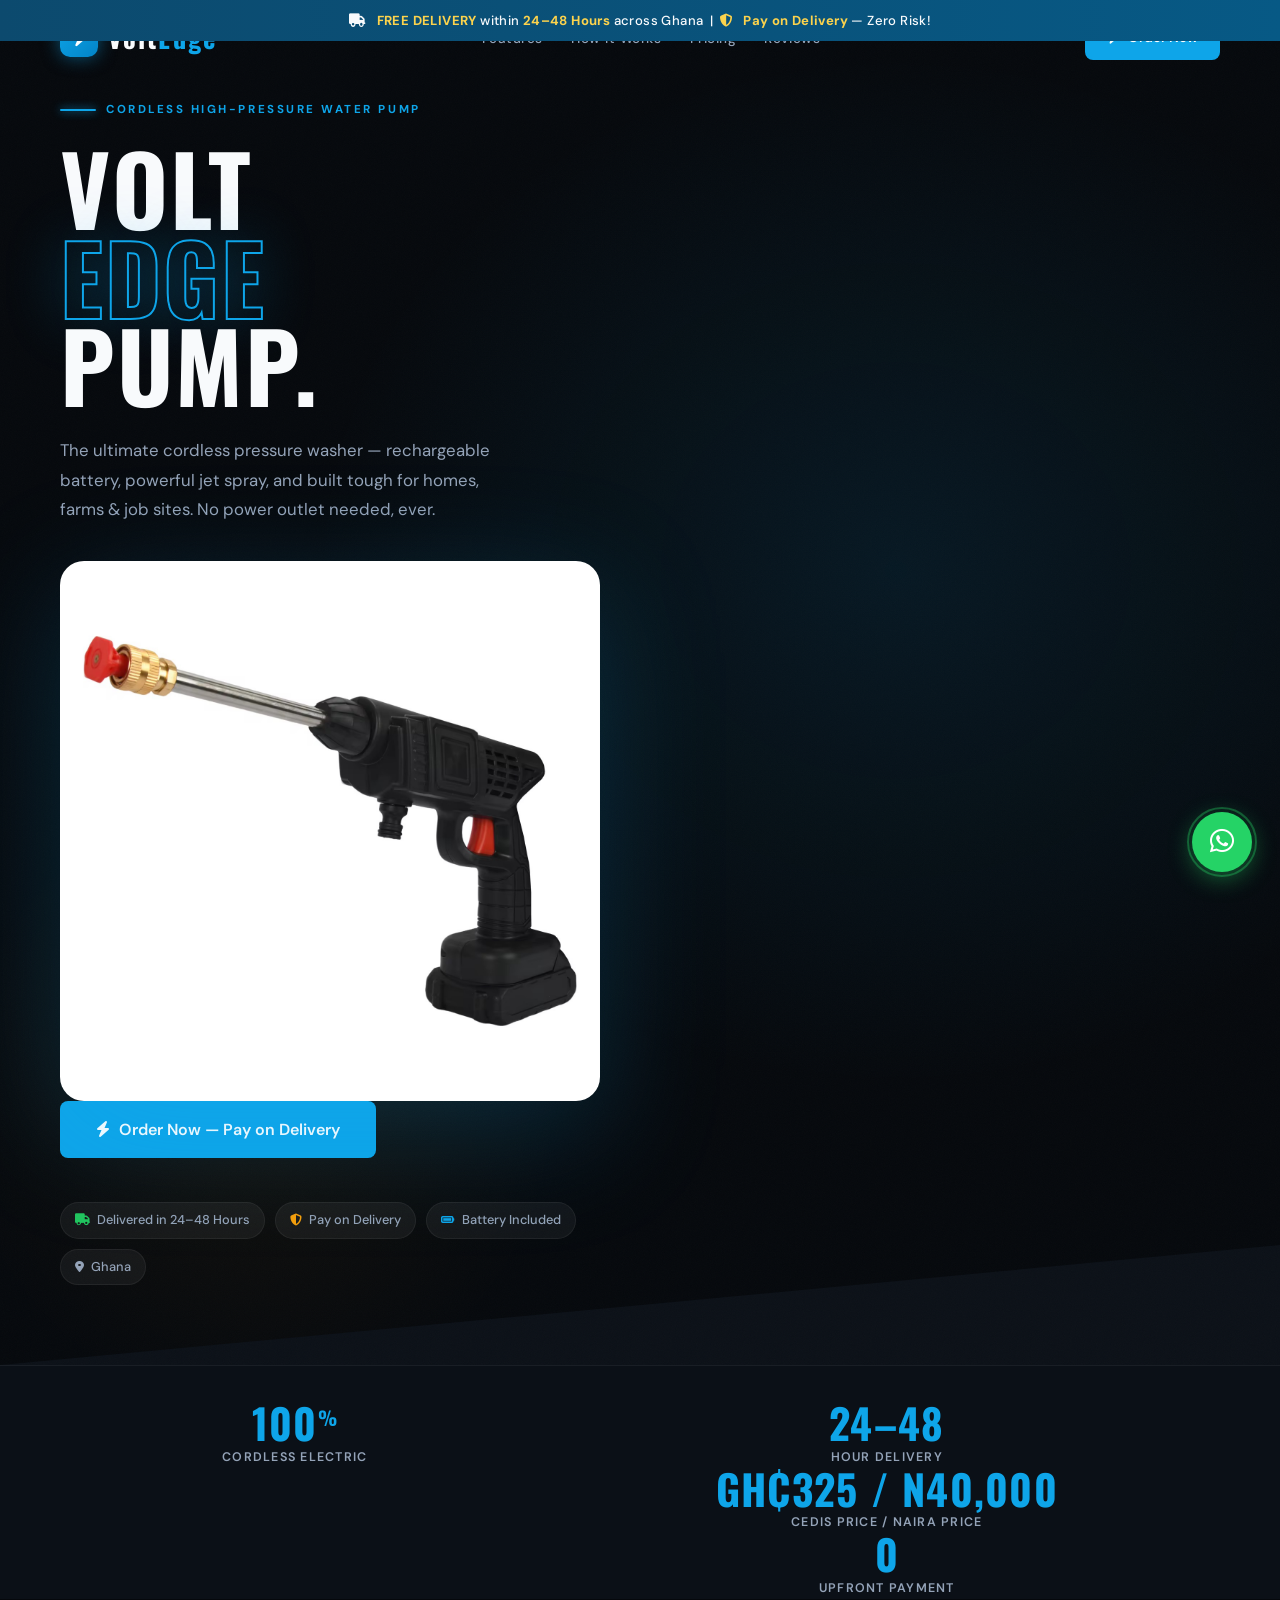
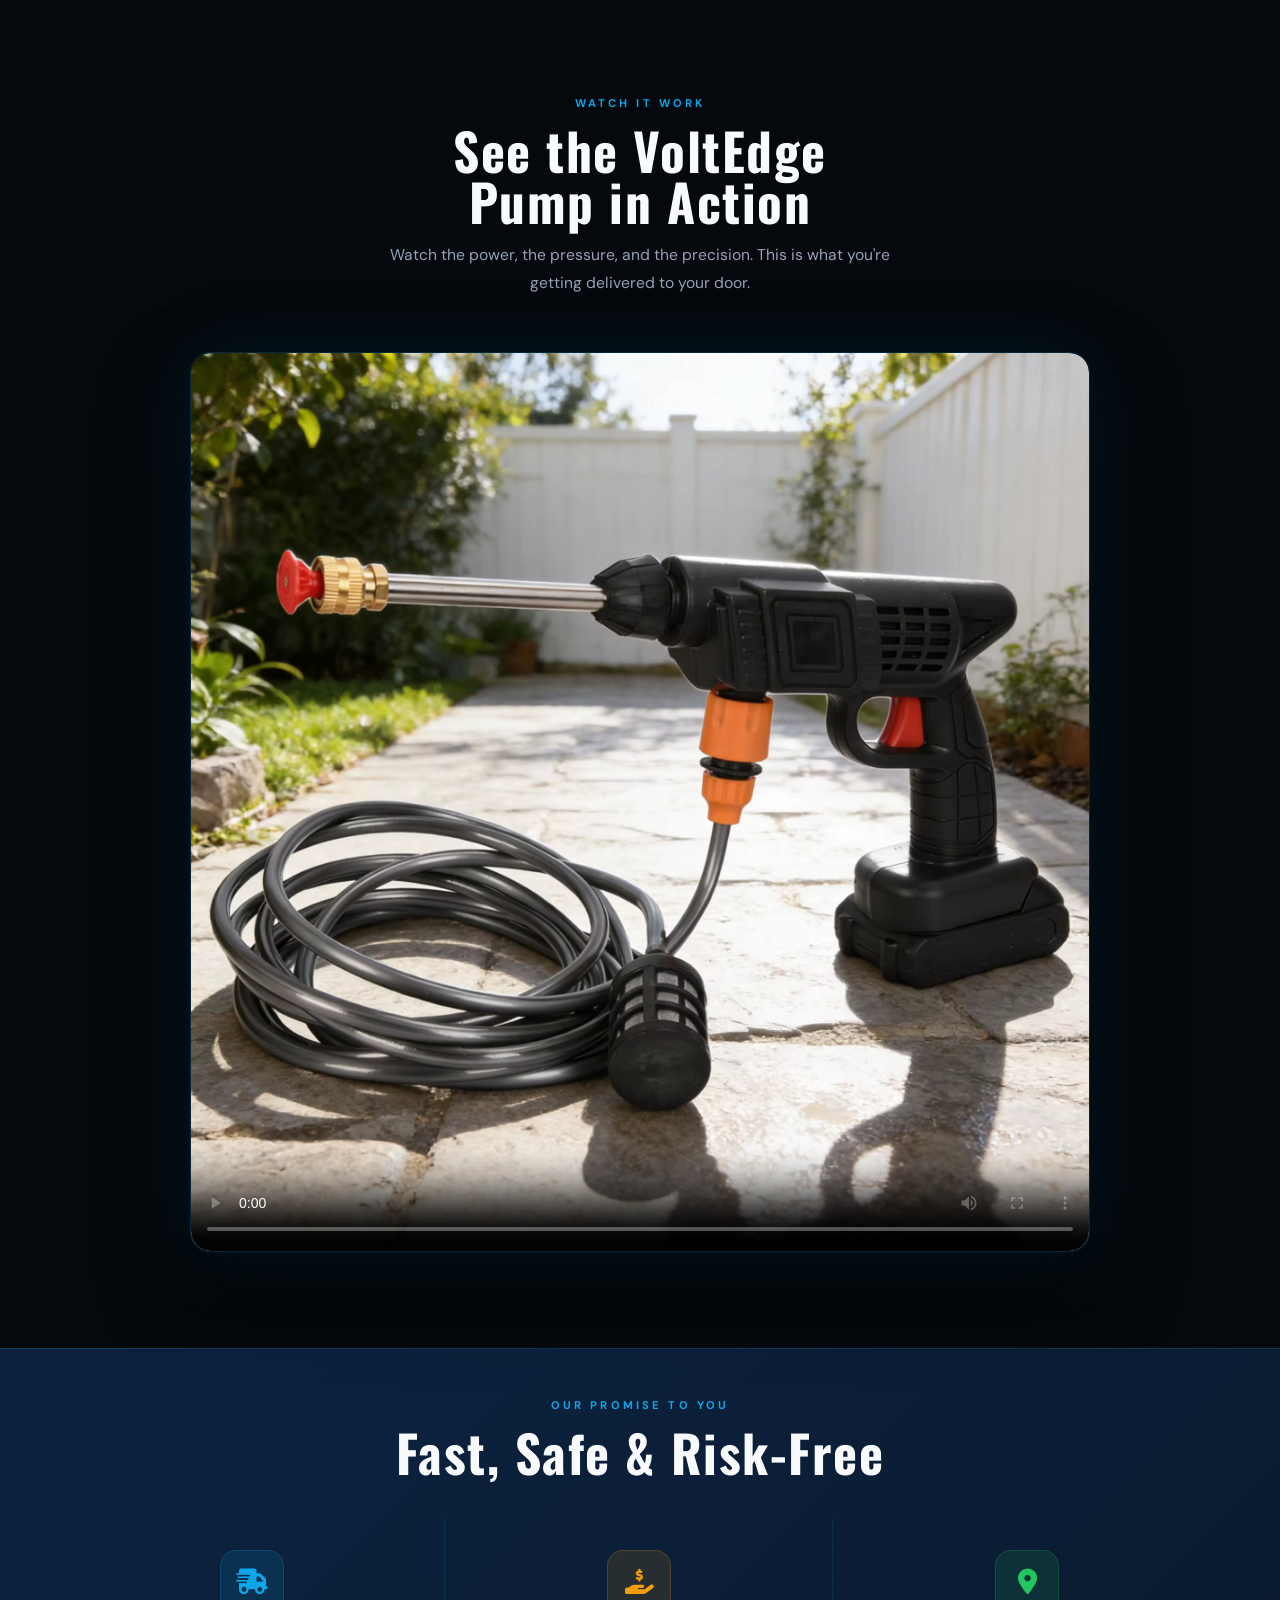
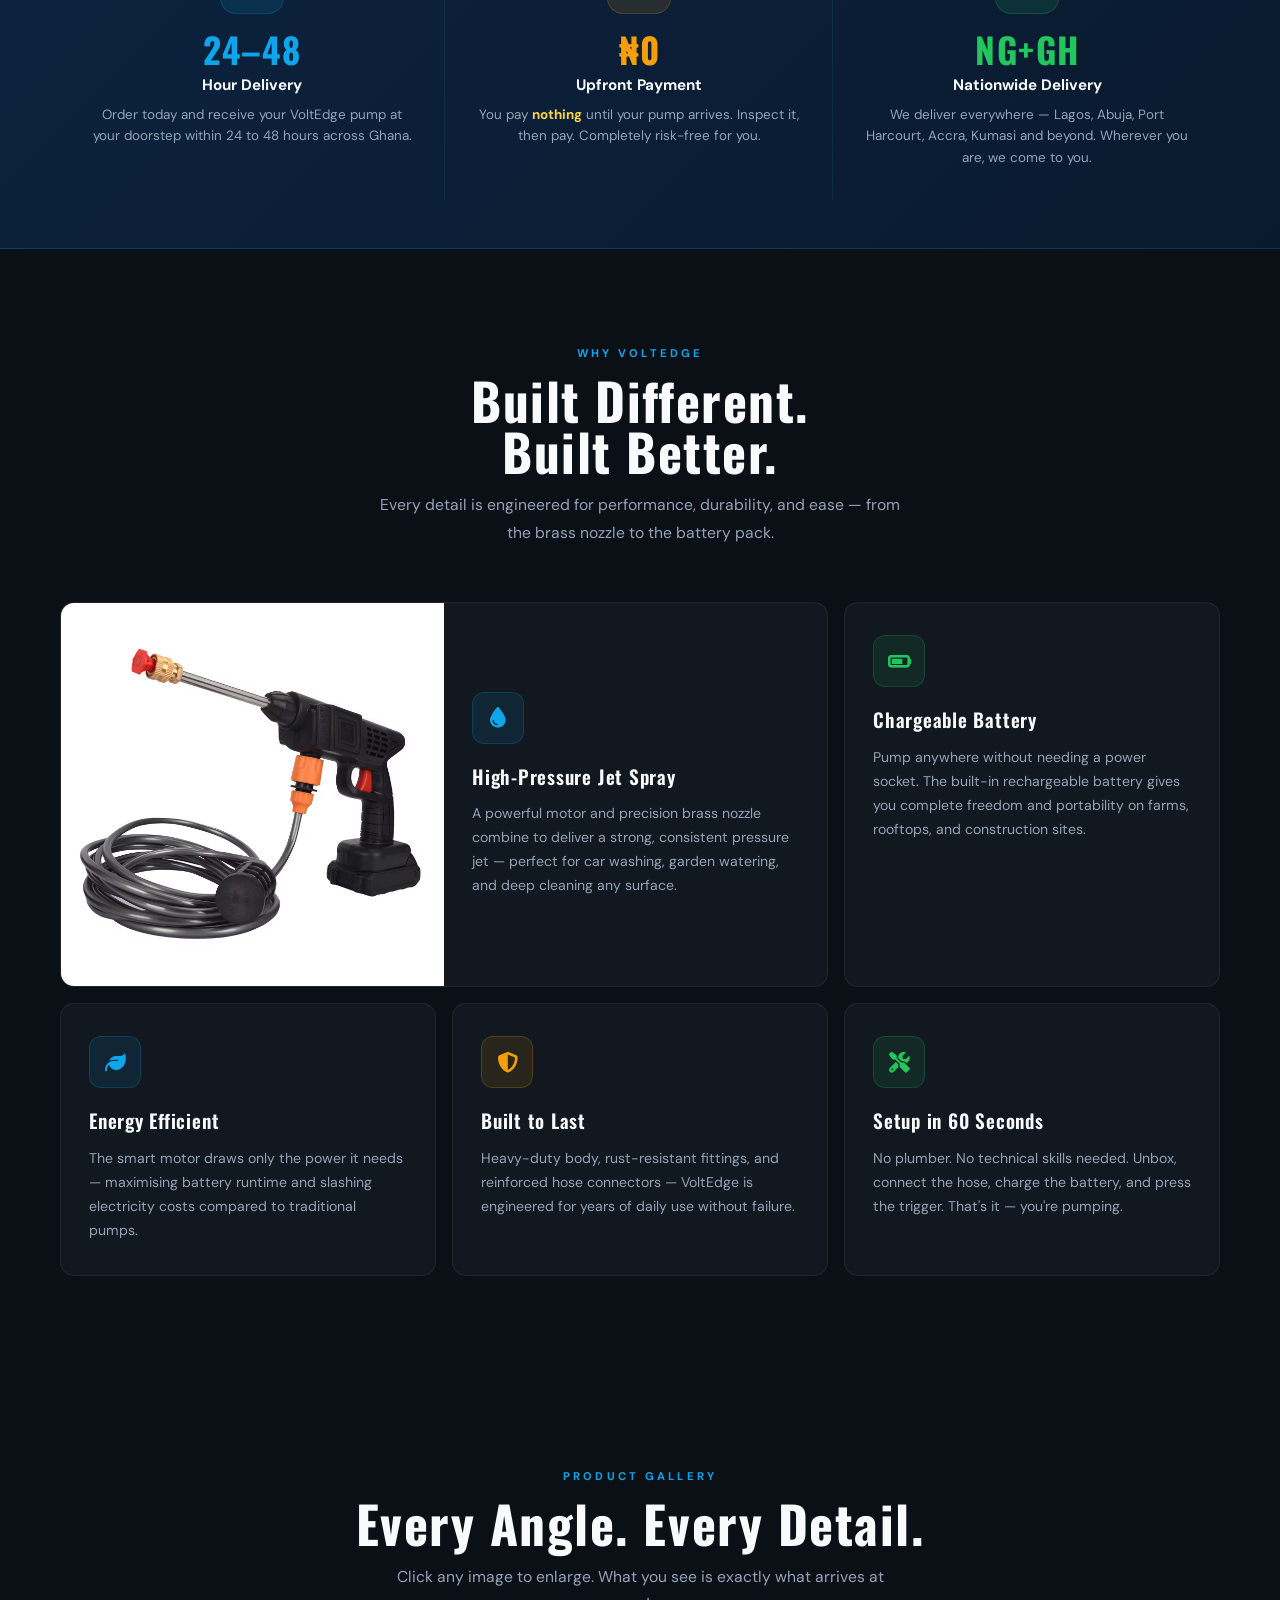
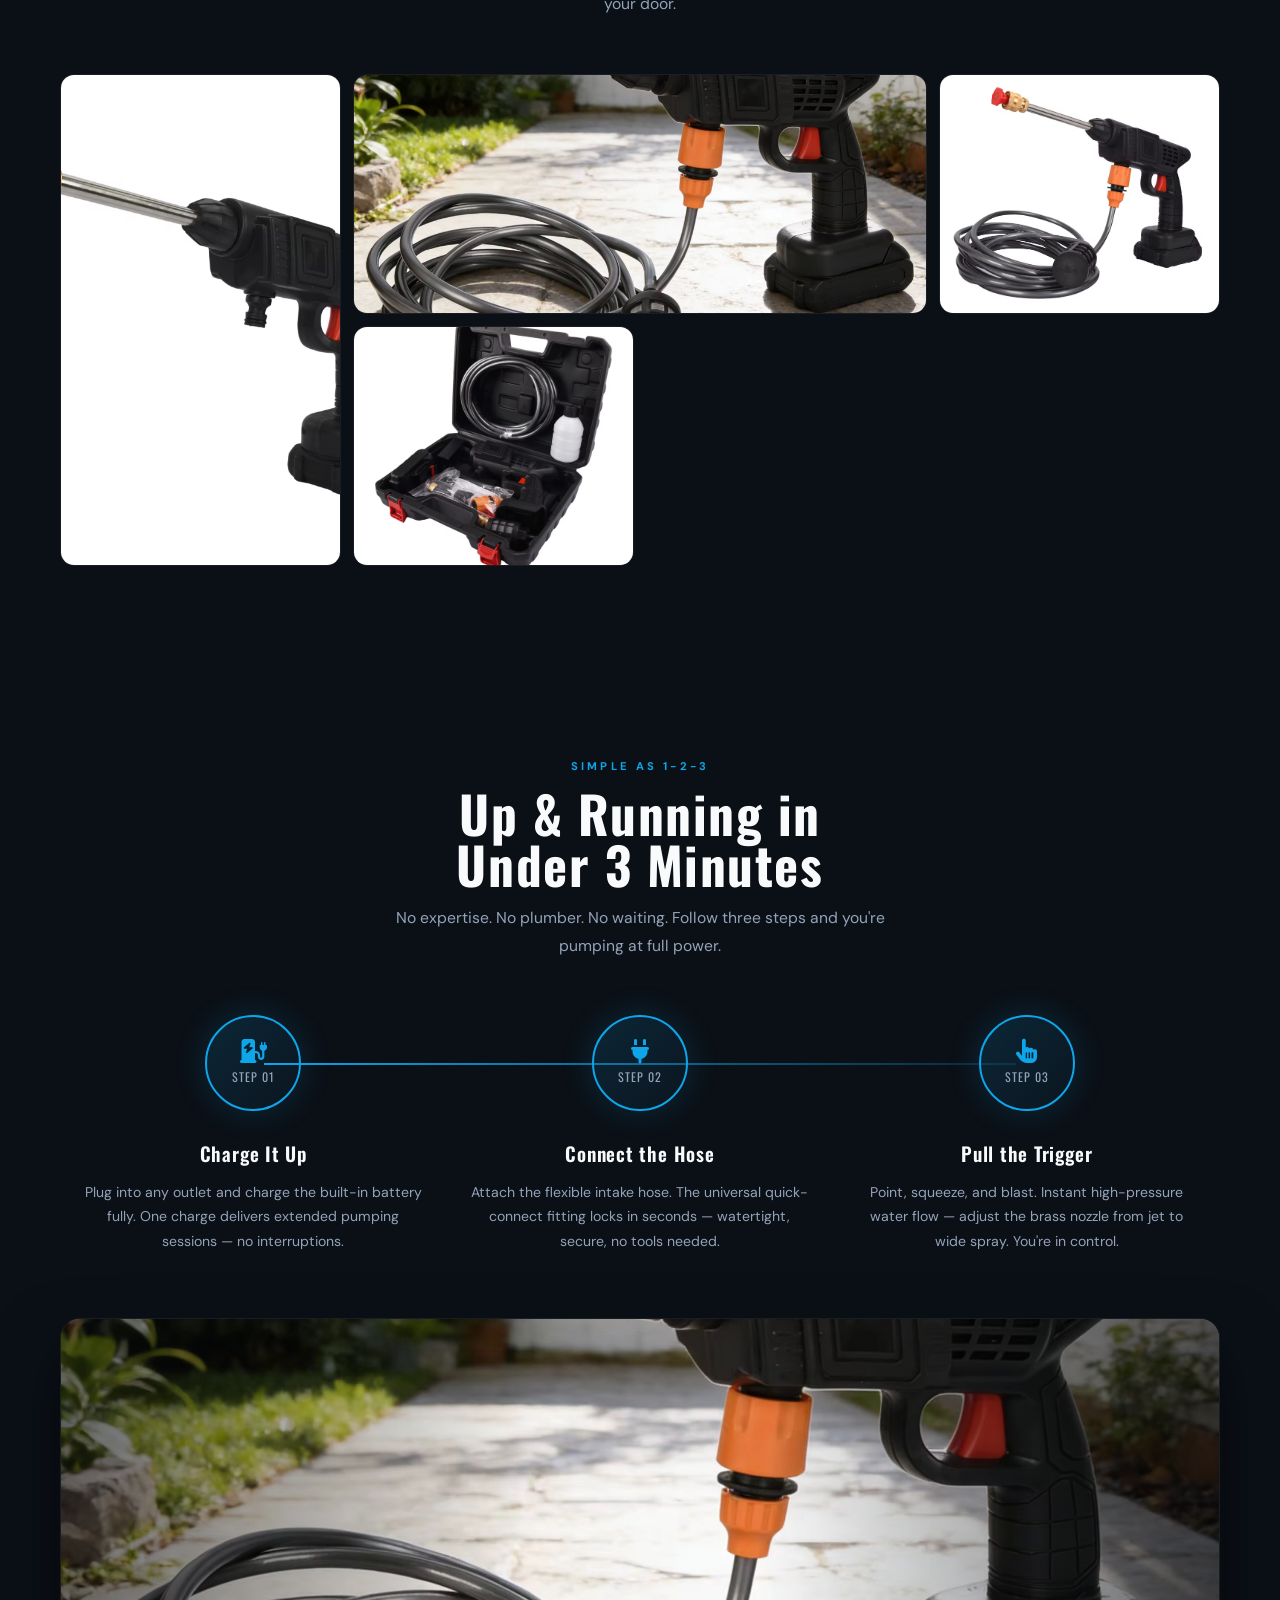
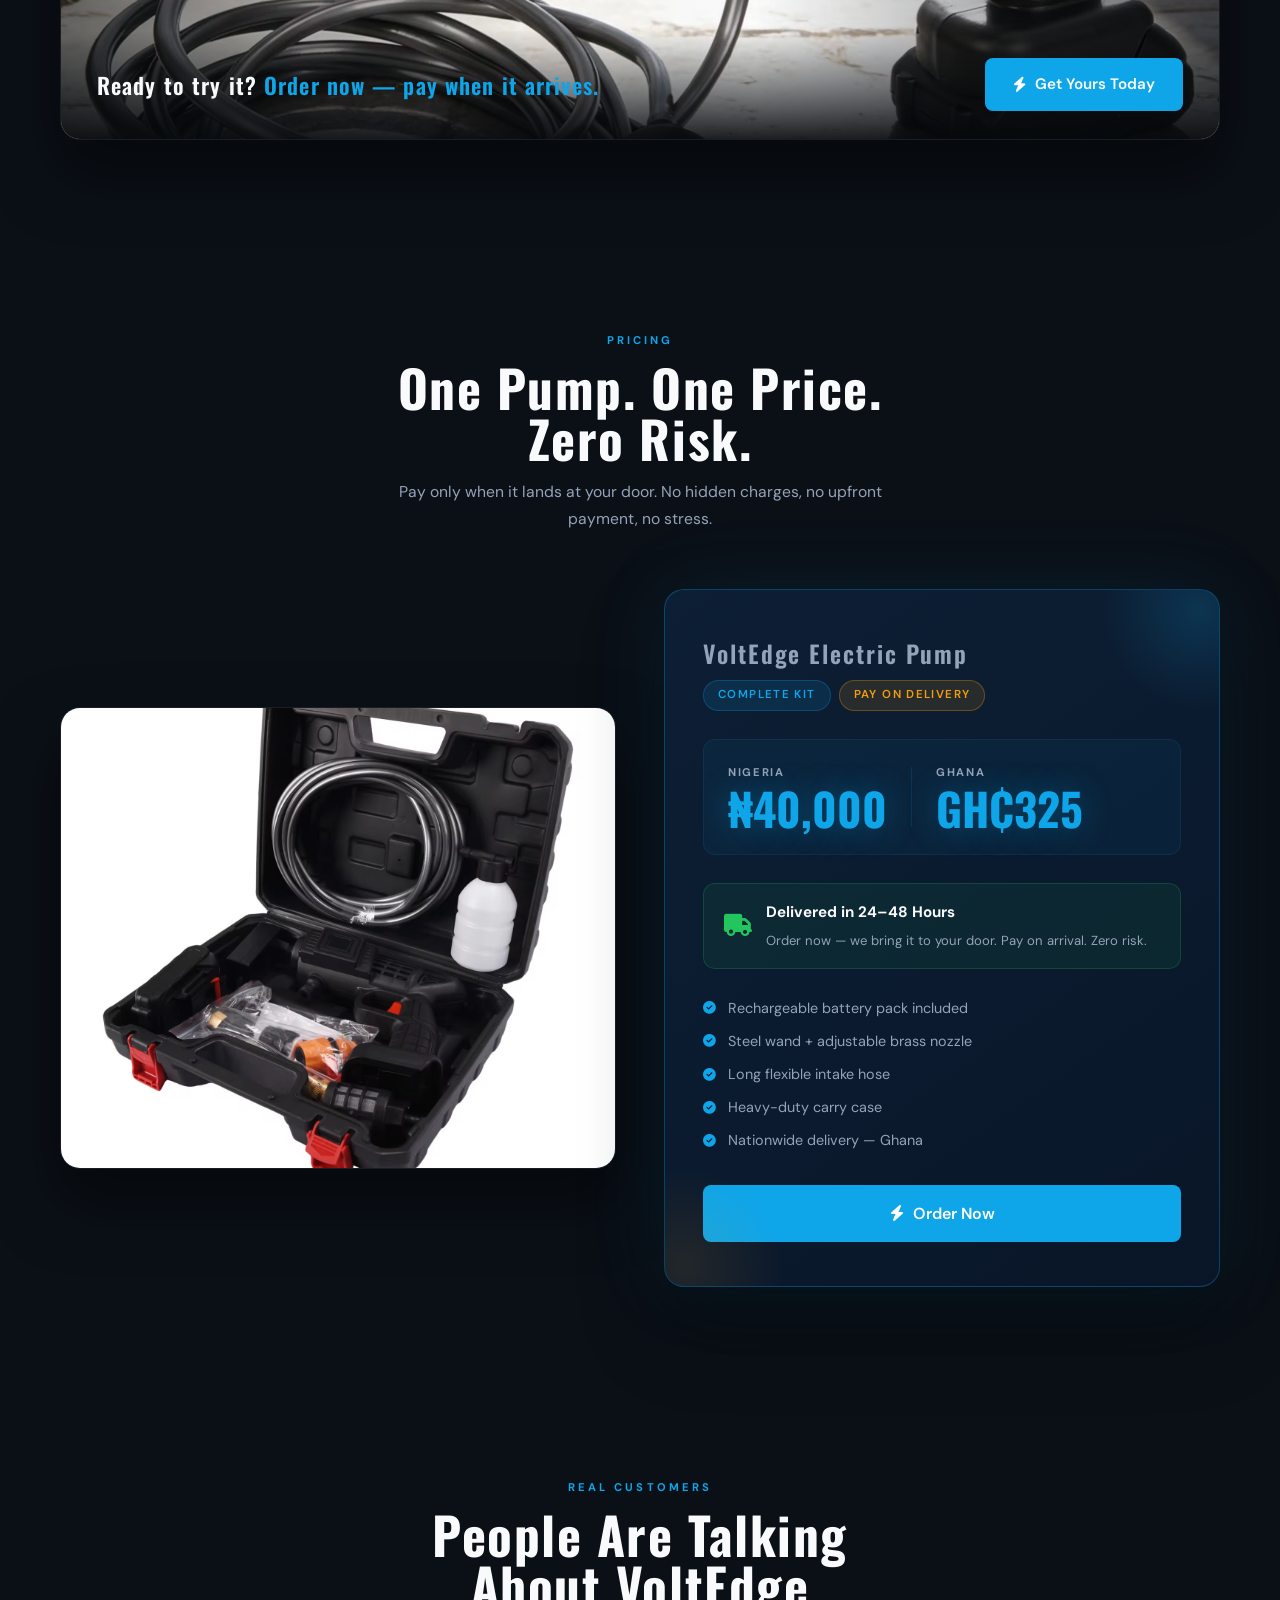
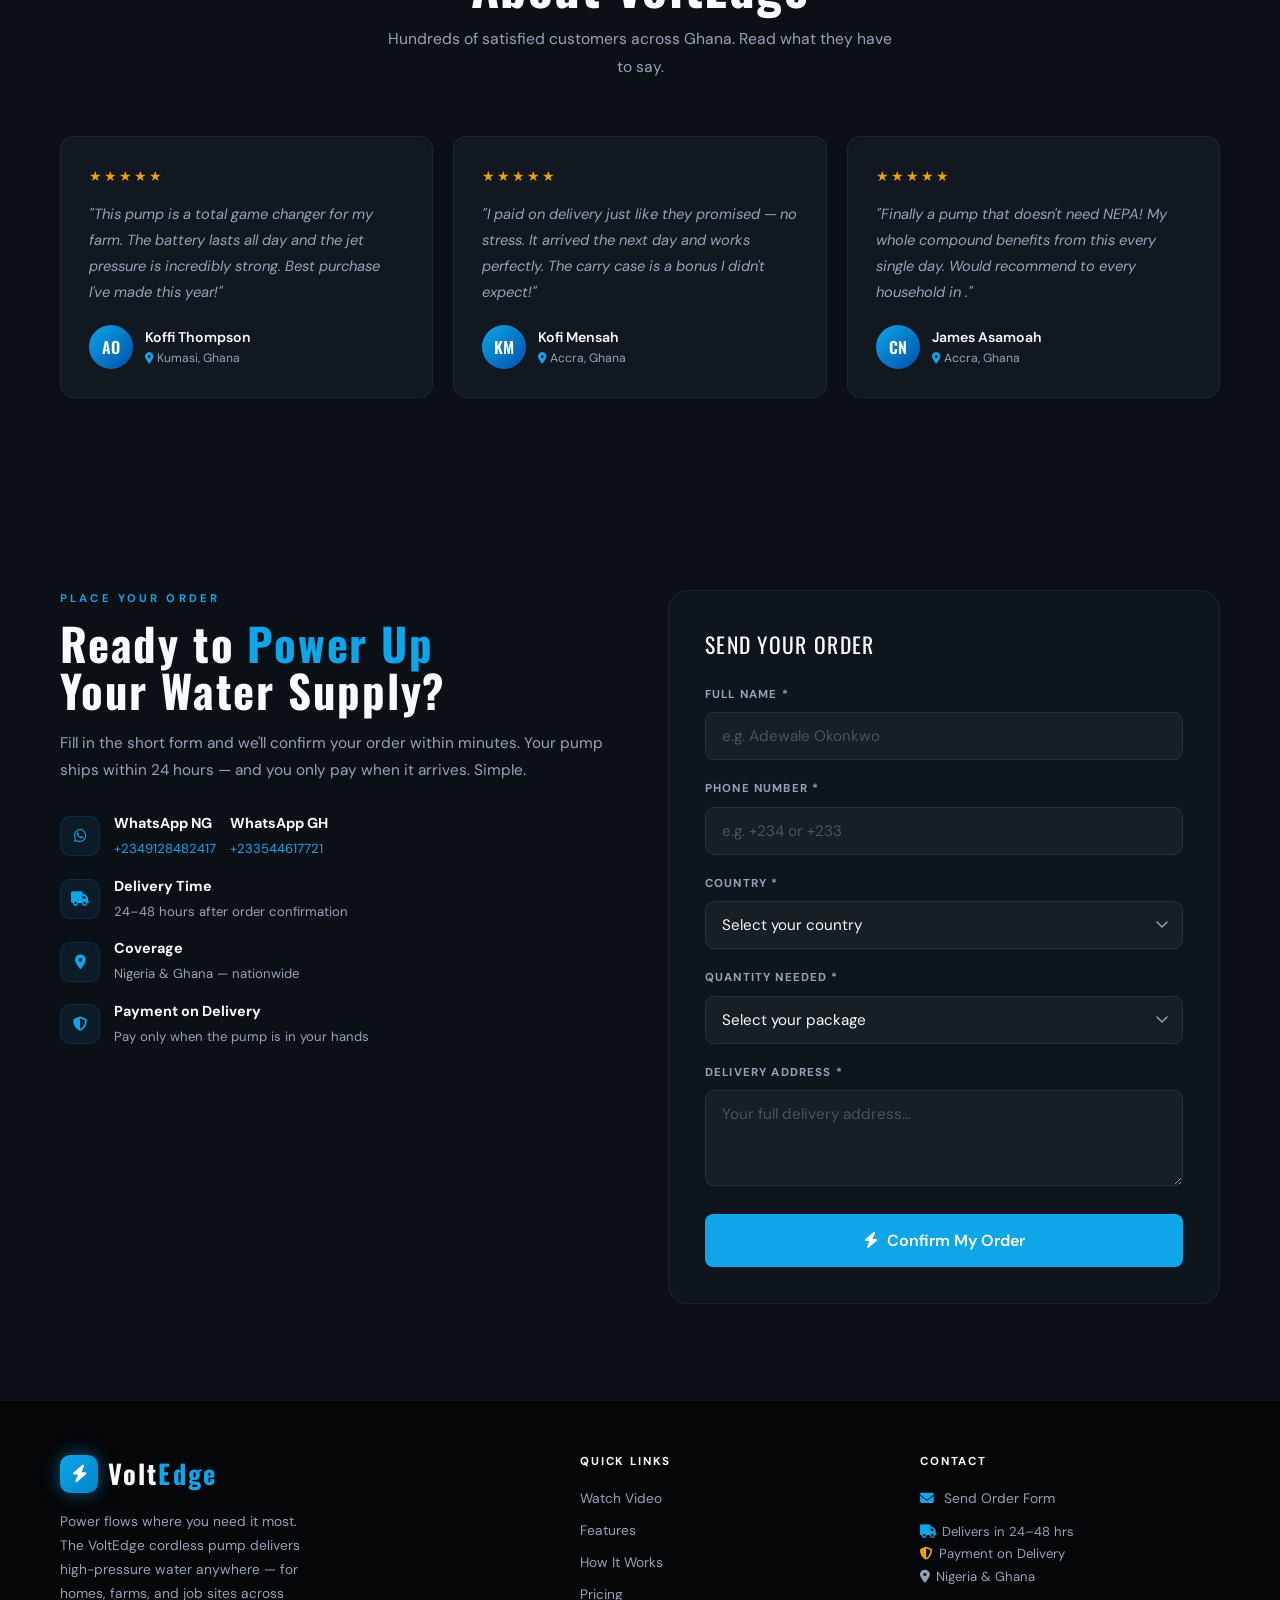
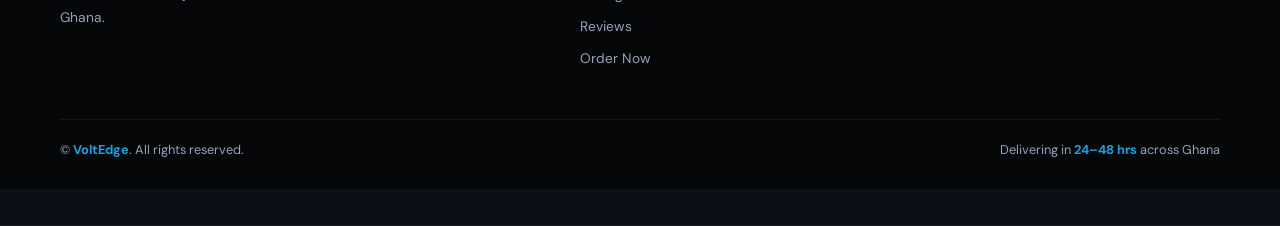
==== index.html @ a49d7d6c "Added Meta Pixel tracking code" ====
<!doctype html>
<html lang="en">
  <head>
    <meta charset="UTF-8" />
    <meta name="viewport" content="width=device-width,initial-scale=1.0" />
    <title>VoltEdge — Power Flows Where You Need It Most</title>
    <meta
      name="description"
      content="VoltEdge Cordless High-Pressure Water Pump. Rechargeable battery, pay on delivery. Ships within 24–48 hours across Ghana."
    />
    <link rel="preconnect" href="https://fonts.googleapis.com" />
    <link rel="preconnect" href="https://fonts.gstatic.com" crossorigin />
    <link
      href="https://fonts.googleapis.com/css2?family=Oswald:wght@400;500;600;700&family=DM+Sans:ital,wght@0,300;0,400;0,500;0,600;1,400&display=swap"
      rel="stylesheet"
    />
    <link
      rel="stylesheet"
      href="https://cdnjs.cloudflare.com/ajax/libs/font-awesome/6.5.0/css/all.min.css"
    />
    <link rel="stylesheet" href="style.css" />
    <!-- Meta Pixel Code -->
<script>
!function(f,b,e,v,n,t,s)
{if(f.fbq)return;n=f.fbq=function(){n.callMethod?
n.callMethod.apply(n,arguments):n.queue.push(arguments)};
if(!f._fbq)f._fbq=n;n.push=n;n.loaded=!0;n.version='2.0';
n.queue=[];t=b.createElement(e);t.async=!0;
t.src=v;s=b.getElementsByTagName(e)[0];
s.parentNode.insertBefore(t,s)}(window, document,'script',
'https://connect.facebook.net/en_US/fbevents.js');
fbq('init', '808354481549541');
fbq('track', 'PageView');
</script>
<noscript><img height="1" width="1" style="display:none"
src="https://www.facebook.com/tr?id=808354481549541&ev=PageView&noscript=1"
/></noscript>
<!-- End Meta Pixel Code -->
  </head>
  <body>
    <!-- ── LIGHTBOX ── -->
    <!-- <div class="lb" id="lb" role="dialog" aria-modal="true">
      <button class="lb__x" id="lbX" aria-label="Close">&times;</button>
      <img class="lb__img" id="lbImg" src="" alt="Product enlarged" />
    </div> -->

    <!-- ── FLOATING WA ── -->
    <a
      class="wa-fab"
      href="https://wa.me/2349128482417?text=Hi%20VoltEdge%2C%20I%20want%20to%20order%20the%20water%20pump!"
      target="_blank"
      rel="noopener noreferrer"
      aria-label="Chat on WhatsApp"
    >
      <i class="fab fa-whatsapp"></i>
    </a>

    <!-- ── TOP ANNOUNCEMENT BAR ── -->
    <div class="topbar">
      <i class="fas fa-truck" style="margin-right: 8px"></i>
      <span>FREE DELIVERY</span> within <span>24–48 Hours</span> across
       Ghana &nbsp;|&nbsp;
      <i
        class="fas fa-shield-alt"
        style="margin-right: 6px; color: #fcd34d"
      ></i>
      <span>Pay on Delivery</span> — Zero Risk!
    </div>

    <!-- ── NAVBAR ── -->
    <nav class="nav" id="nav">
      <div class="wrap">
        <div class="nav__inner">
          <a href="#home" class="nav__logo" aria-label="VoltEdge">
            <div class="nav__logo-mark"><i class="fas fa-bolt"></i></div>
            <span class="nav__logo-name">Volt<em>Edge</em></span>
          </a>
          <ul class="nav__links">
            <li><a href="#features">Features</a></li>
            <li><a href="#how-it-works">How It Works</a></li>
            <li><a href="#pricing">Pricing</a></li>
            <li><a href="#reviews">Reviews</a></li>
          </ul>
          <a
            href="#order"
            class="btn btn--blue nav__cta"
            style="font-size: 0.85rem; padding: 11px 22px"
          >
            <i class="fas fa-bolt"></i> Order Now
          </a>
          <button
            class="nav__burger"
            id="burger"
            aria-label="Menu"
            aria-expanded="false"
          >
            <span></span><span></span><span></span>
          </button>
        </div>
        <ul class="nav__mob" id="mob">
          <li><a href="#features">Features</a></li>
          <li><a href="#how-it-works">How It Works</a></li>
          <li><a href="#pricing">Pricing</a></li>
          <li><a href="#reviews">Reviews</a></li>
          <li><a href="#order">Order Now</a></li>
        </ul>
      </div>
    </nav>

    <!-- ══════════════ HERO ══════════════ -->
    <section class="hero" id="home">
      <div class="hero__bg"></div>
      <div class="hero__noise" aria-hidden="true"></div>
      <div class="hero__inner">
        <!-- <div class="hero__right">
          <div class="hero__img-stage">
            <div class="hero__halo"></div>
           
          </div>
          <div class="fchip fchip--a">
            <i class="fas fa-battery-full"></i> Rechargeable Battery
          </div>
          <div class="fchip fchip--b green">
            <i class="fas fa-truck"></i> Ships in 24–48 hrs
          </div>
          <div class="fchip fchip--c gold">
            <i class="fas fa-shield-alt"></i> Pay on Delivery
          </div>
        </div> -->
        <div class="hero__left">
          <div class="hero__kicker">
            <span class="hero__kicker-line"></span>
            <span>Cordless High-Pressure Water Pump</span>
          </div>
          <h1 class="hero__h1">
            VOLT<span class="line2">EDGE</span><span class="line3">PUMP.</span>
          </h1>
          <p class="hero__desc">
            The ultimate cordless pressure washer — rechargeable battery,
            powerful jet spray, and built tough for homes, farms &amp; job
            sites. No power outlet needed, ever.
          </p>
           <img
              class="hero__prod-img"
              src="[data-uri]"
              alt="VoltEdge electric water pump — cordless pressure washer"
              loading="eager"
            />
          <div class="hero__ctas">
            <a href="#order" class="btn btn--blue btn--lg"
              ><i class="fas fa-bolt"></i> Order Now — Pay on Delivery</a
            >
            <!-- <a
              href="https://wa.me/2349128482417?text=Hi%20VoltEdge!"
              class="btn btn--wa btn--lg"
              target="_blank"
              rel="noopener noreferrer"
              ><i class="fab fa-whatsapp"></i> WhatsApp Us</a
            > -->
          </div>
          <div class="hero__trust">
            <div class="trust-pill green">
              <i class="fas fa-truck"></i> Delivered in 24–48 Hours
            </div>
            <div class="trust-pill gold">
              <i class="fas fa-shield-alt"></i> Pay on Delivery
            </div>
            <div class="trust-pill blue">
              <i class="fas fa-battery-full"></i> Battery Included
            </div>
            <div class="trust-pill">
              <i class="fas fa-map-marker-alt" style="color: #94a3b8"></i>
               Ghana
            </div>
          </div>
        </div>
      </div>
    </section>

    <!-- ══════════════ STATS BAND ══════════════ -->
    <div class="stats-band">
      <div class="wrap">
        <div class="stats-band__inner">
          <div class="stat-item rv">
            <div class="stat-val">100<sup>%</sup></div>
            <div class="stat-lbl">Cordless Electric</div>
          </div>
          <div class="stat-item rv">
            <div class="stat-val">24–48</div>
            <div class="stat-lbl">Hour Delivery</div>
          <!-- </div>
          <div class="stat-item rv">
            <div class="stat-val">₦40K</div>
            <div class="stat-lbl">Naira Price</div>
          </div> -->
          <div class="stat-item rv">
            <div class="stat-val">GH₵325 / N40,000</div>
            <div class="stat-lbl">Cedis Price / Naira Price</div>
          </div>
          <div class="stat-item rv">
            <div class="stat-val">0</div>
            <div class="stat-lbl">Upfront Payment</div>
          </div>
        </div>
      </div>
    </div>

    <!-- ══════════════ VIDEO ══════════════ -->
    <section class="video-sec" id="video">
      <div class="wrap">
        <div class="sh sh--c rv">
          <p class="sl">Watch It Work</p>
          <h2 class="stt">See the VoltEdge<br />Pump in Action</h2>
          <p class="st">
            Watch the power, the pressure, and the precision. This is what
            you're getting delivered to your door.
          </p>
        </div>
        <div class="video-frame rv">
          <video
            controls
            preload="metadata"
            poster="[data-uri]"
            aria-label="VoltEdge pump product video demonstration"
          >
            <source
              src="[data-uri]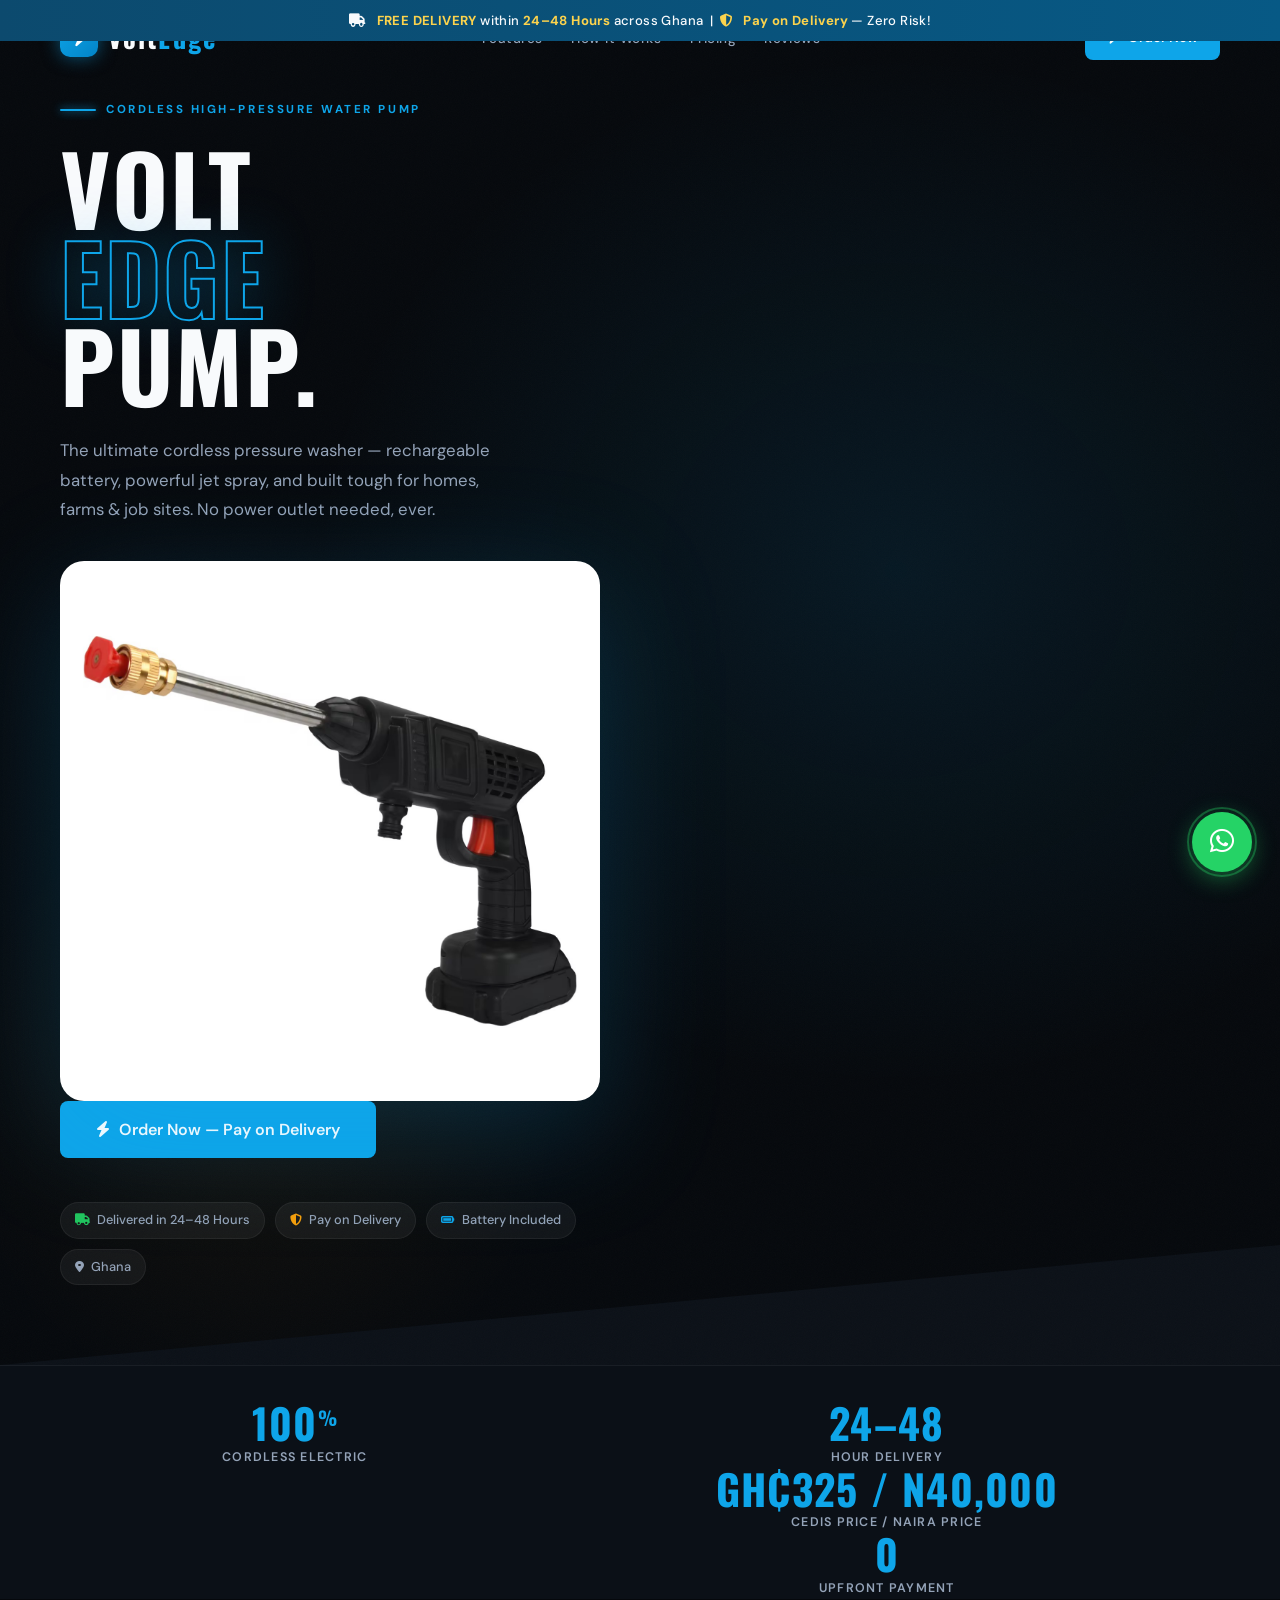
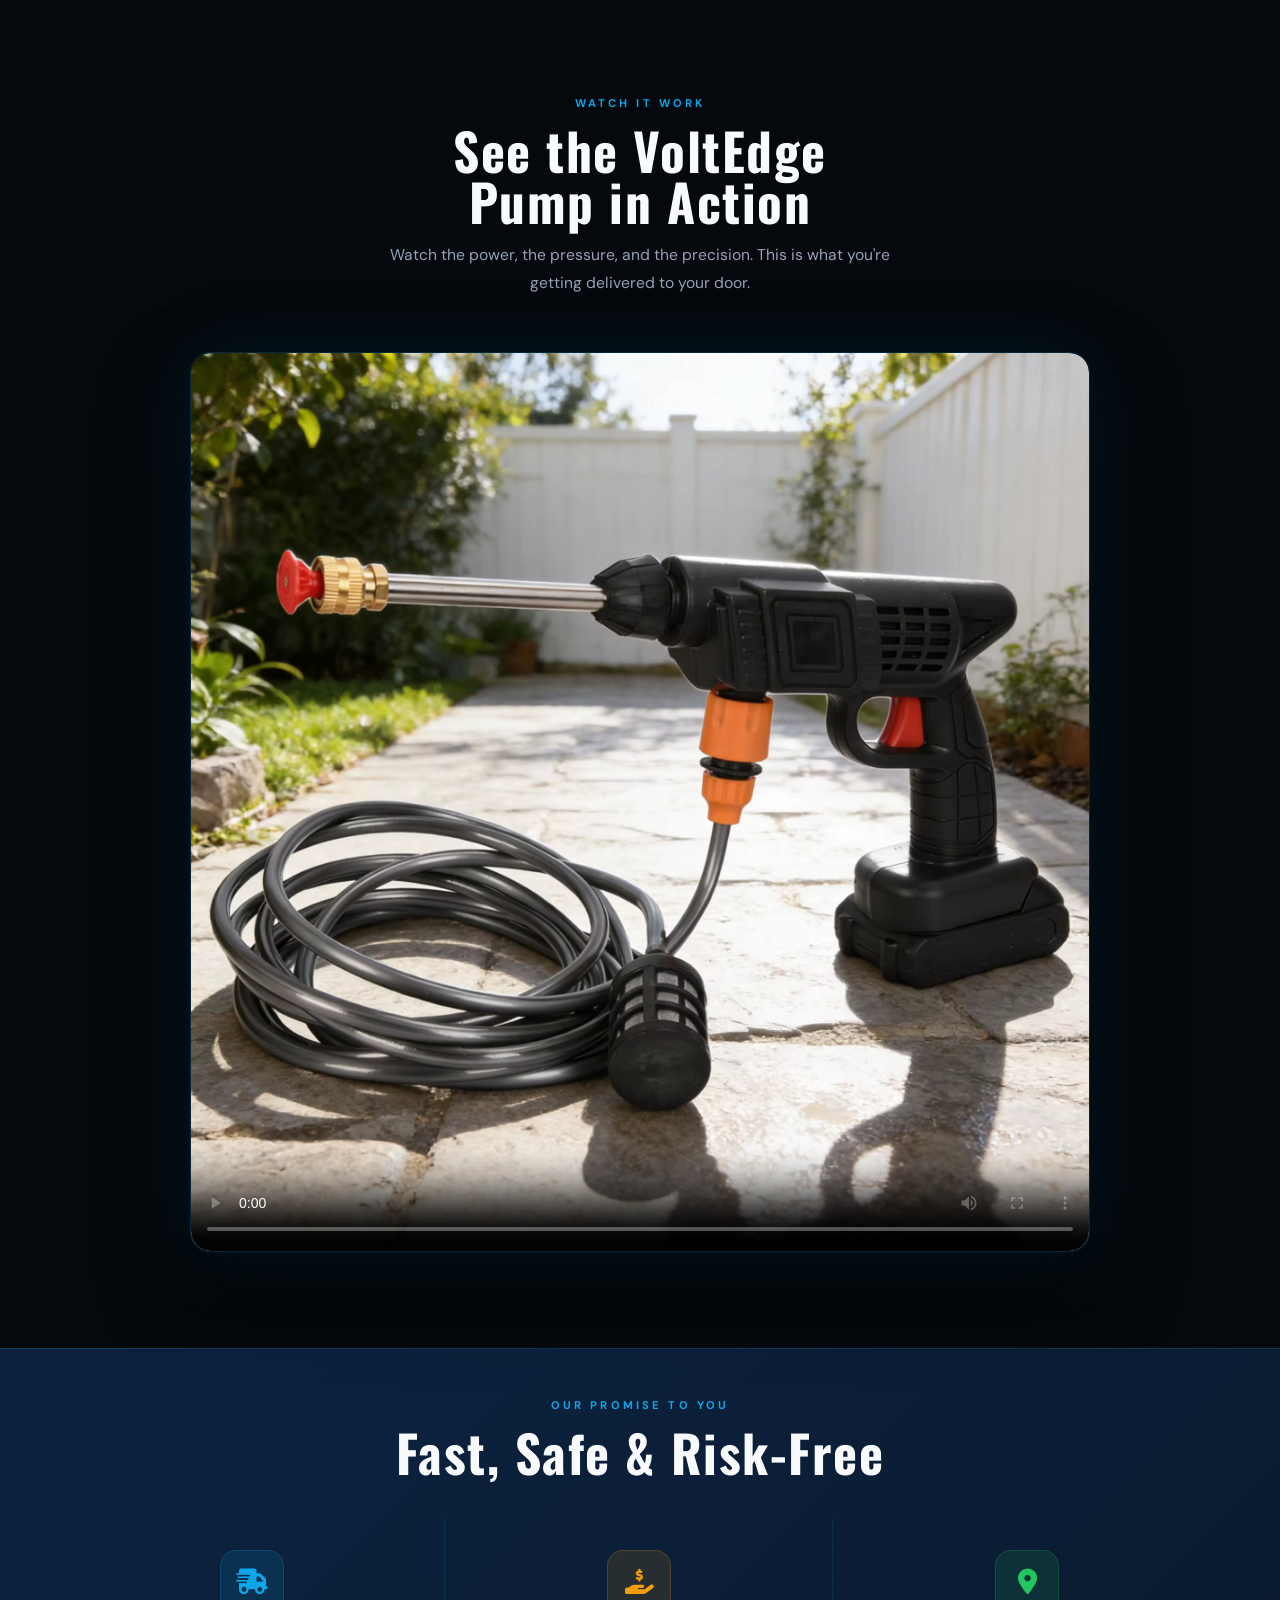
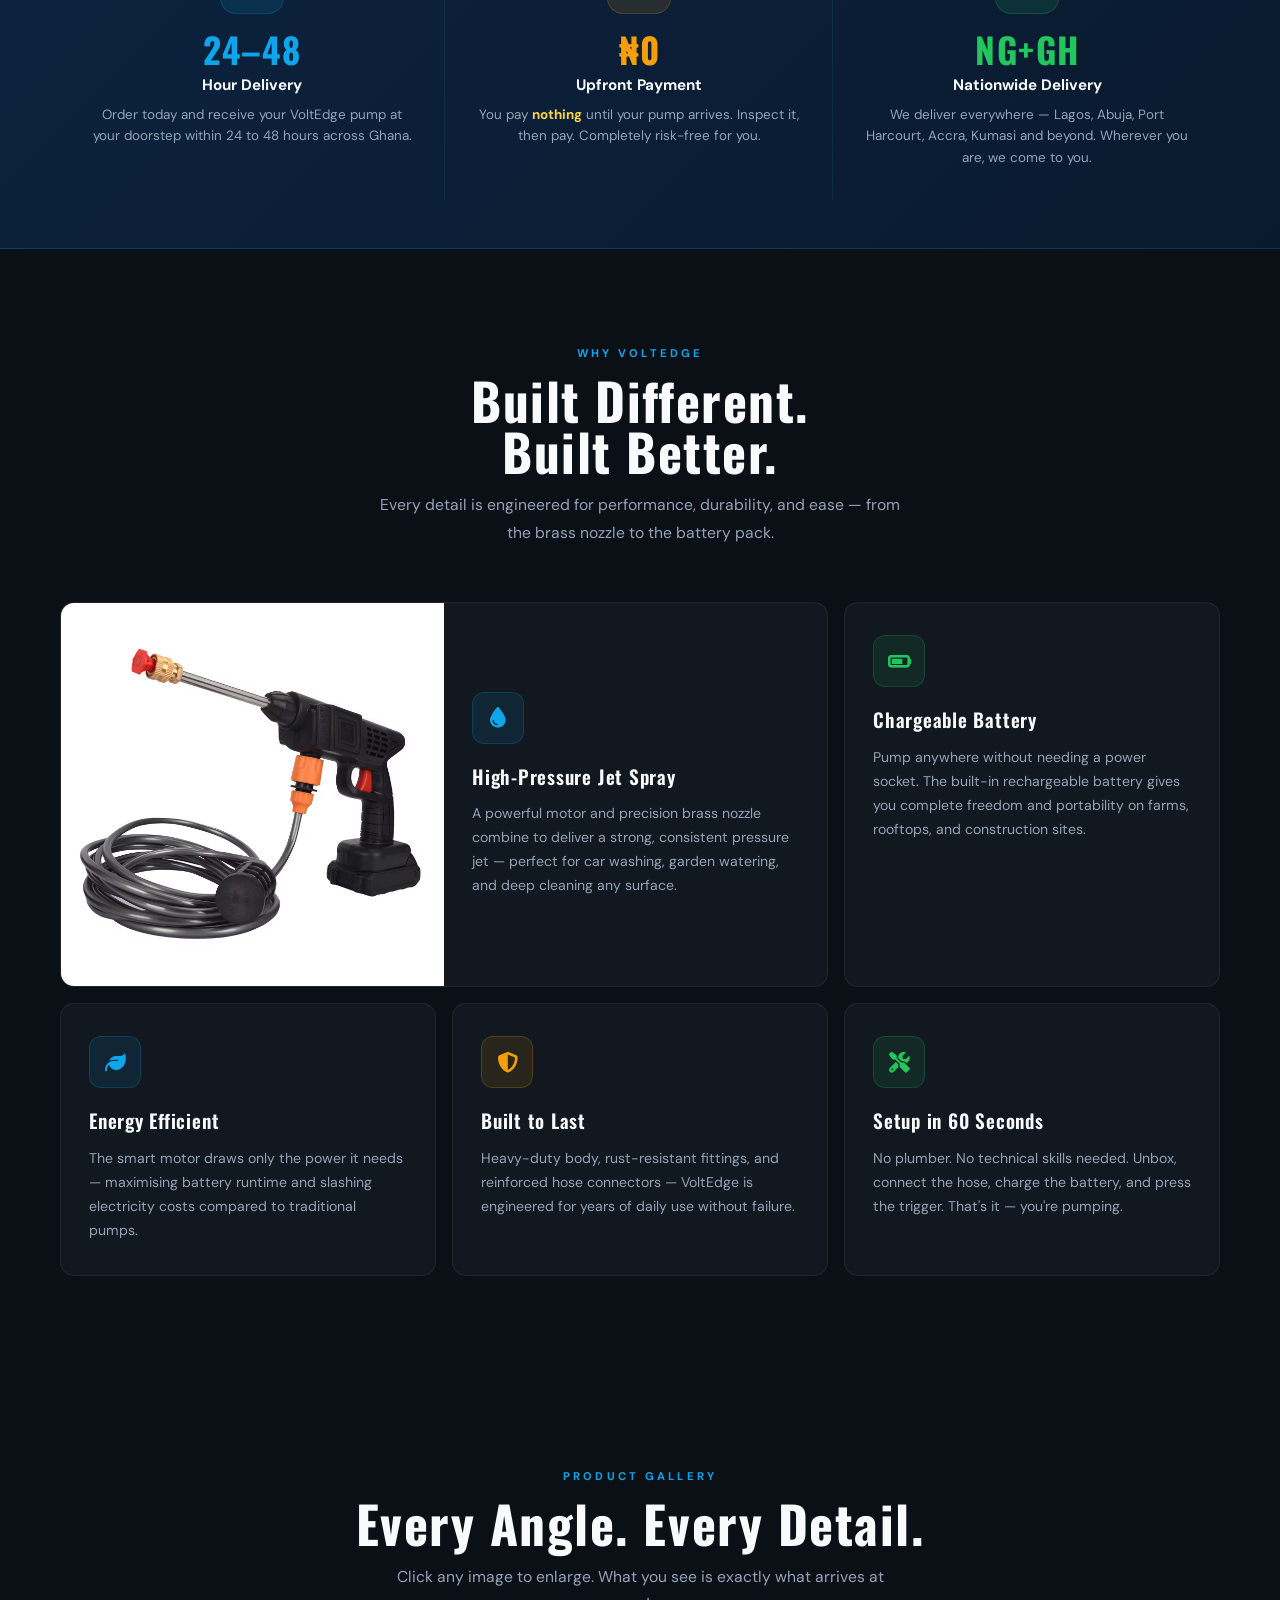
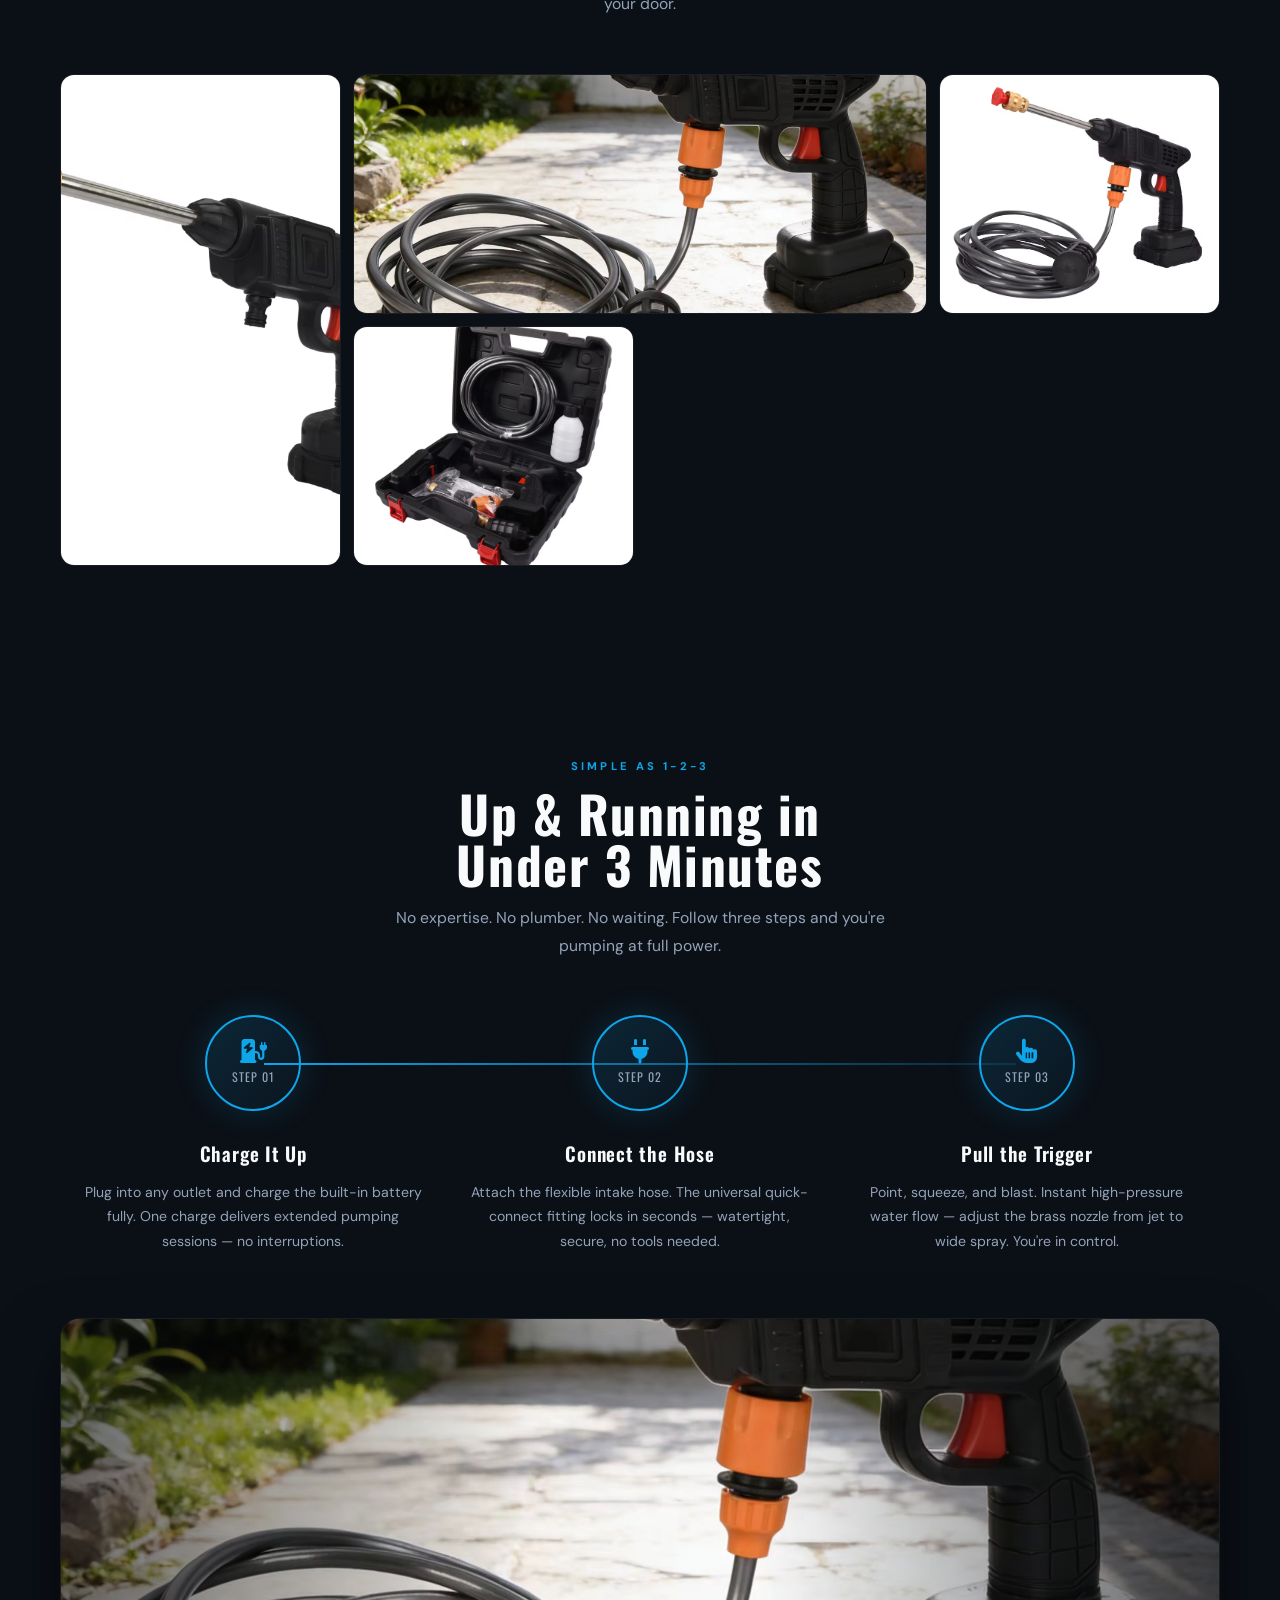
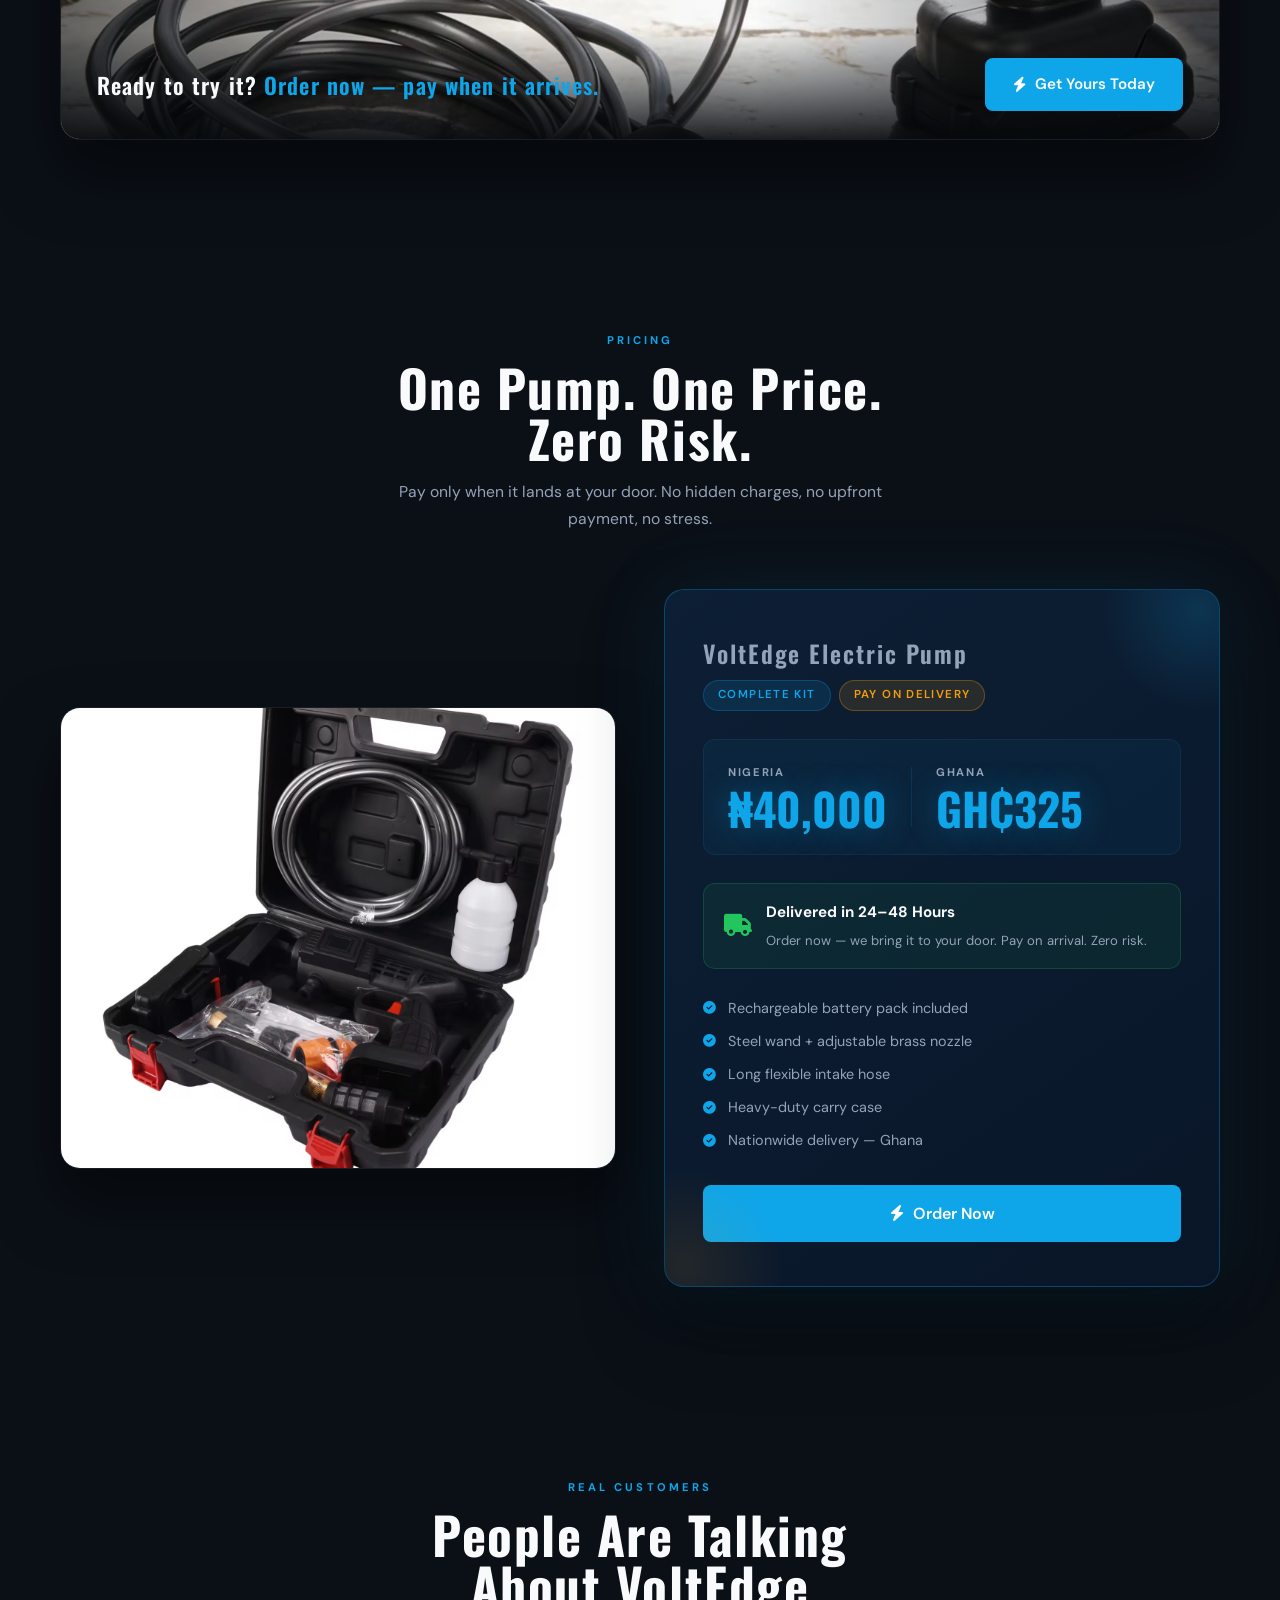
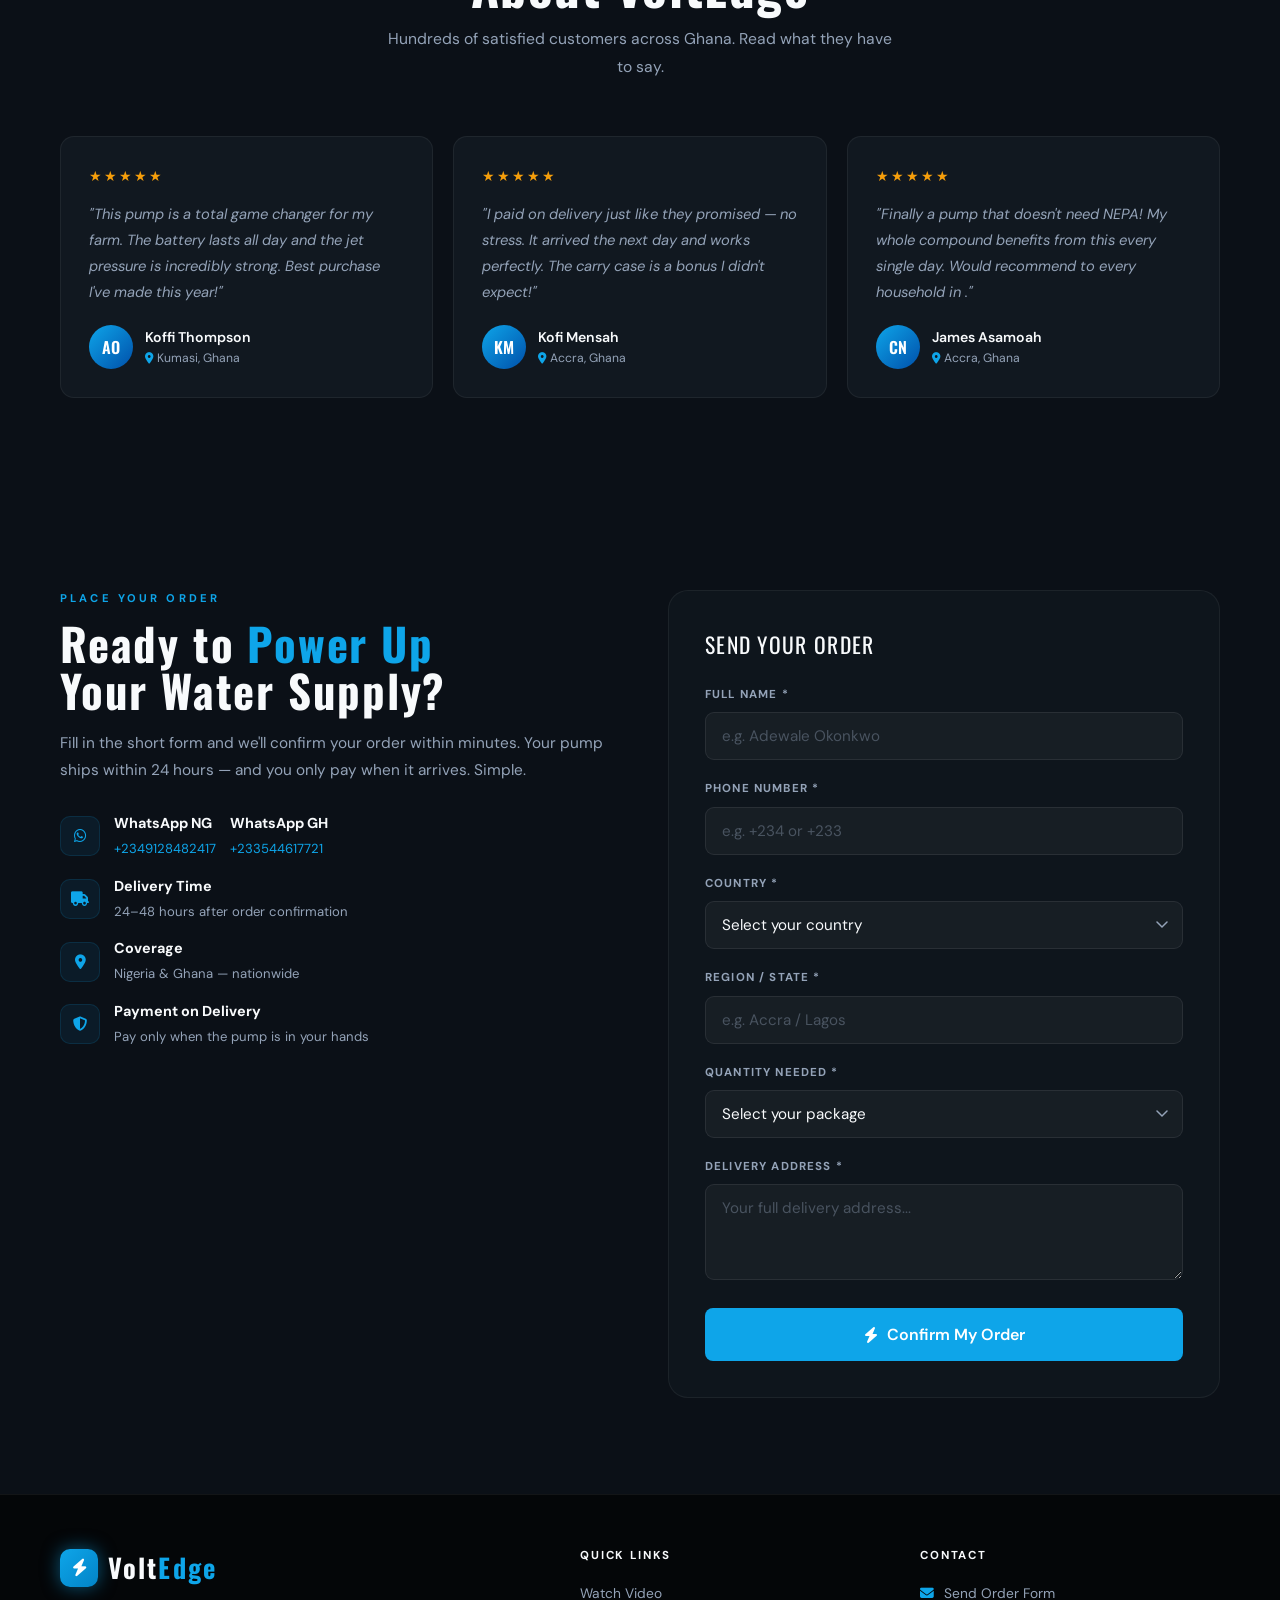
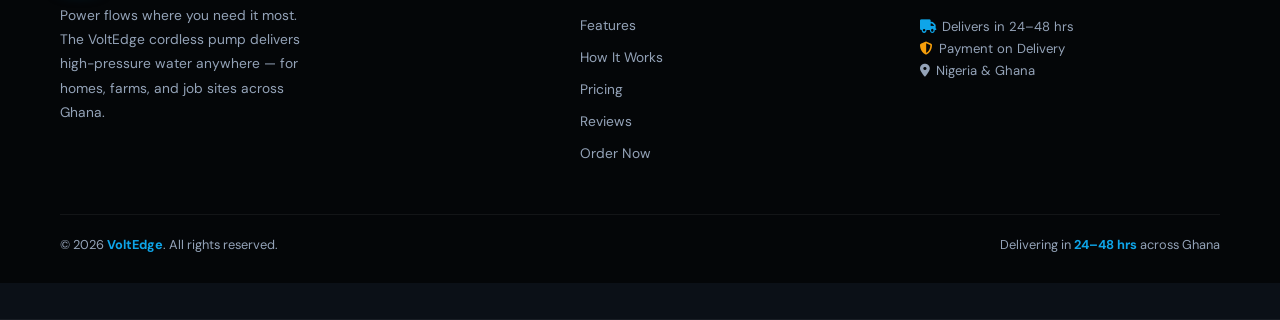
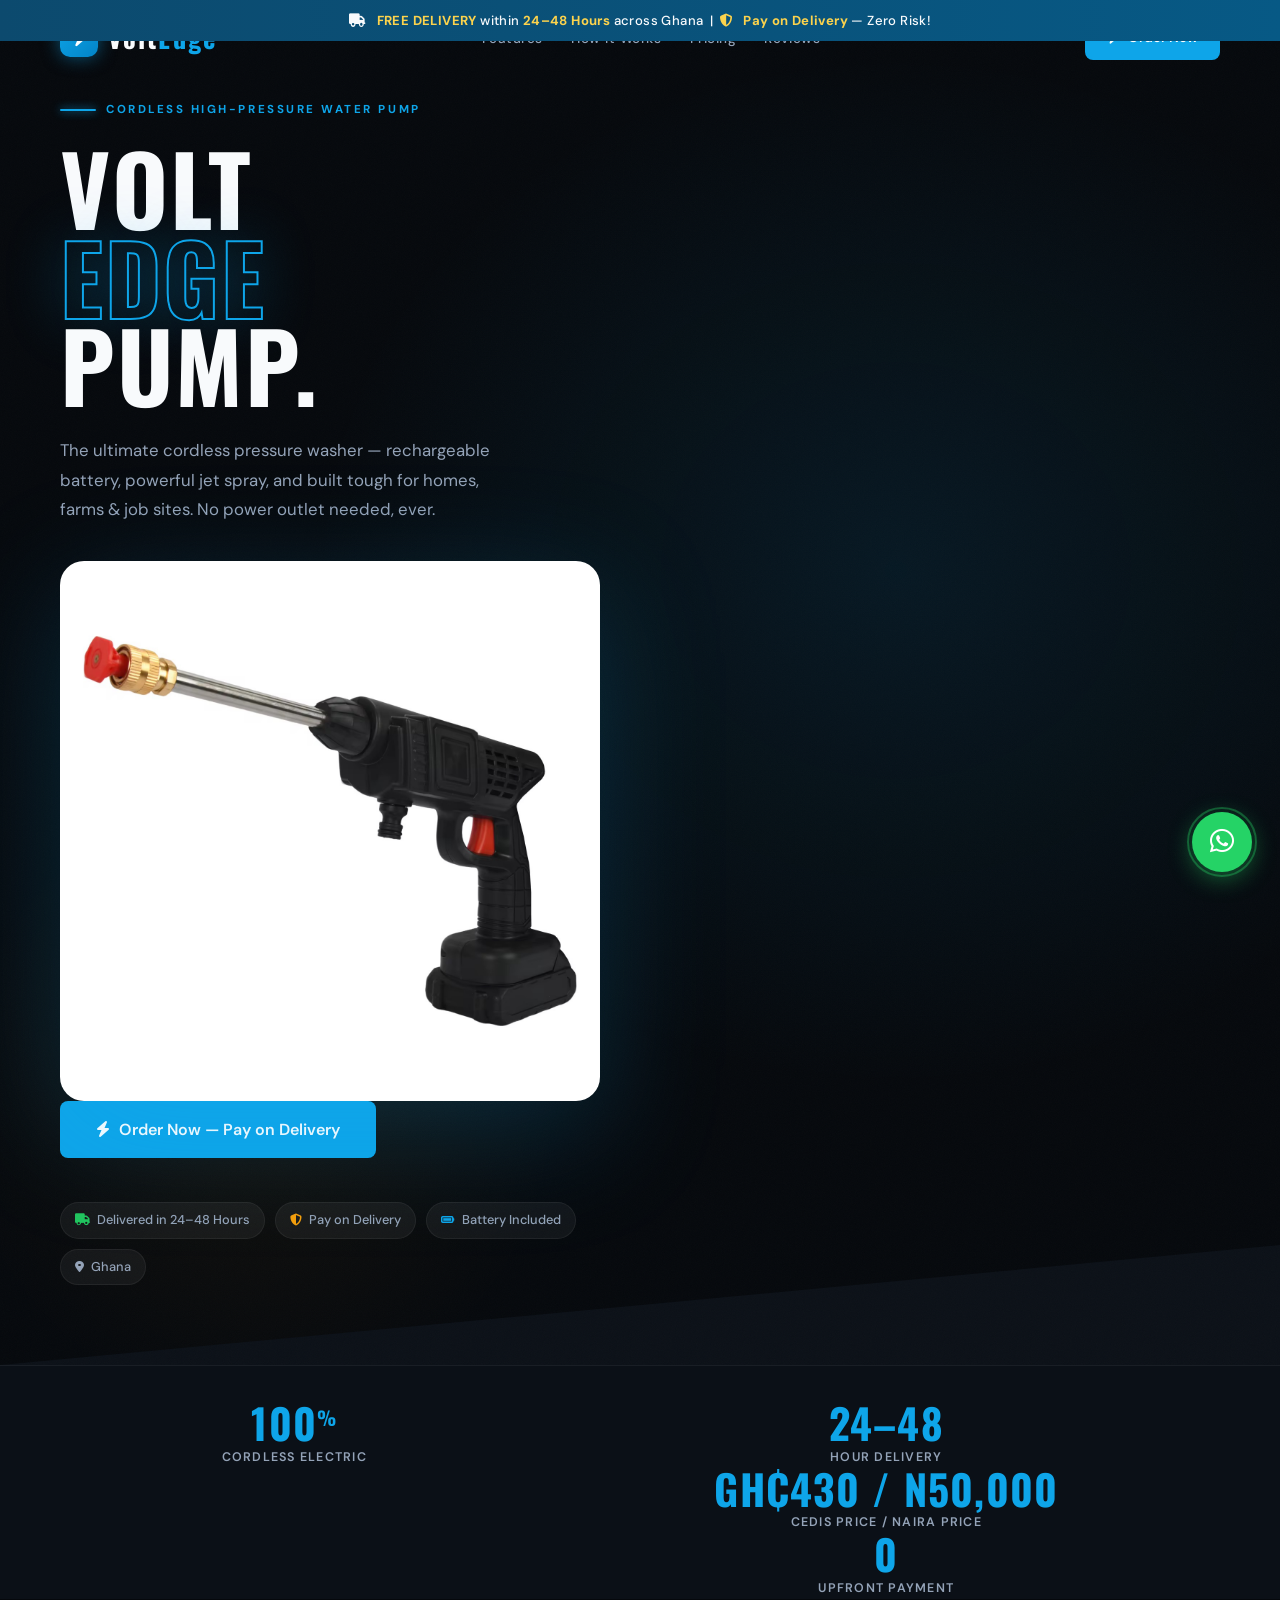
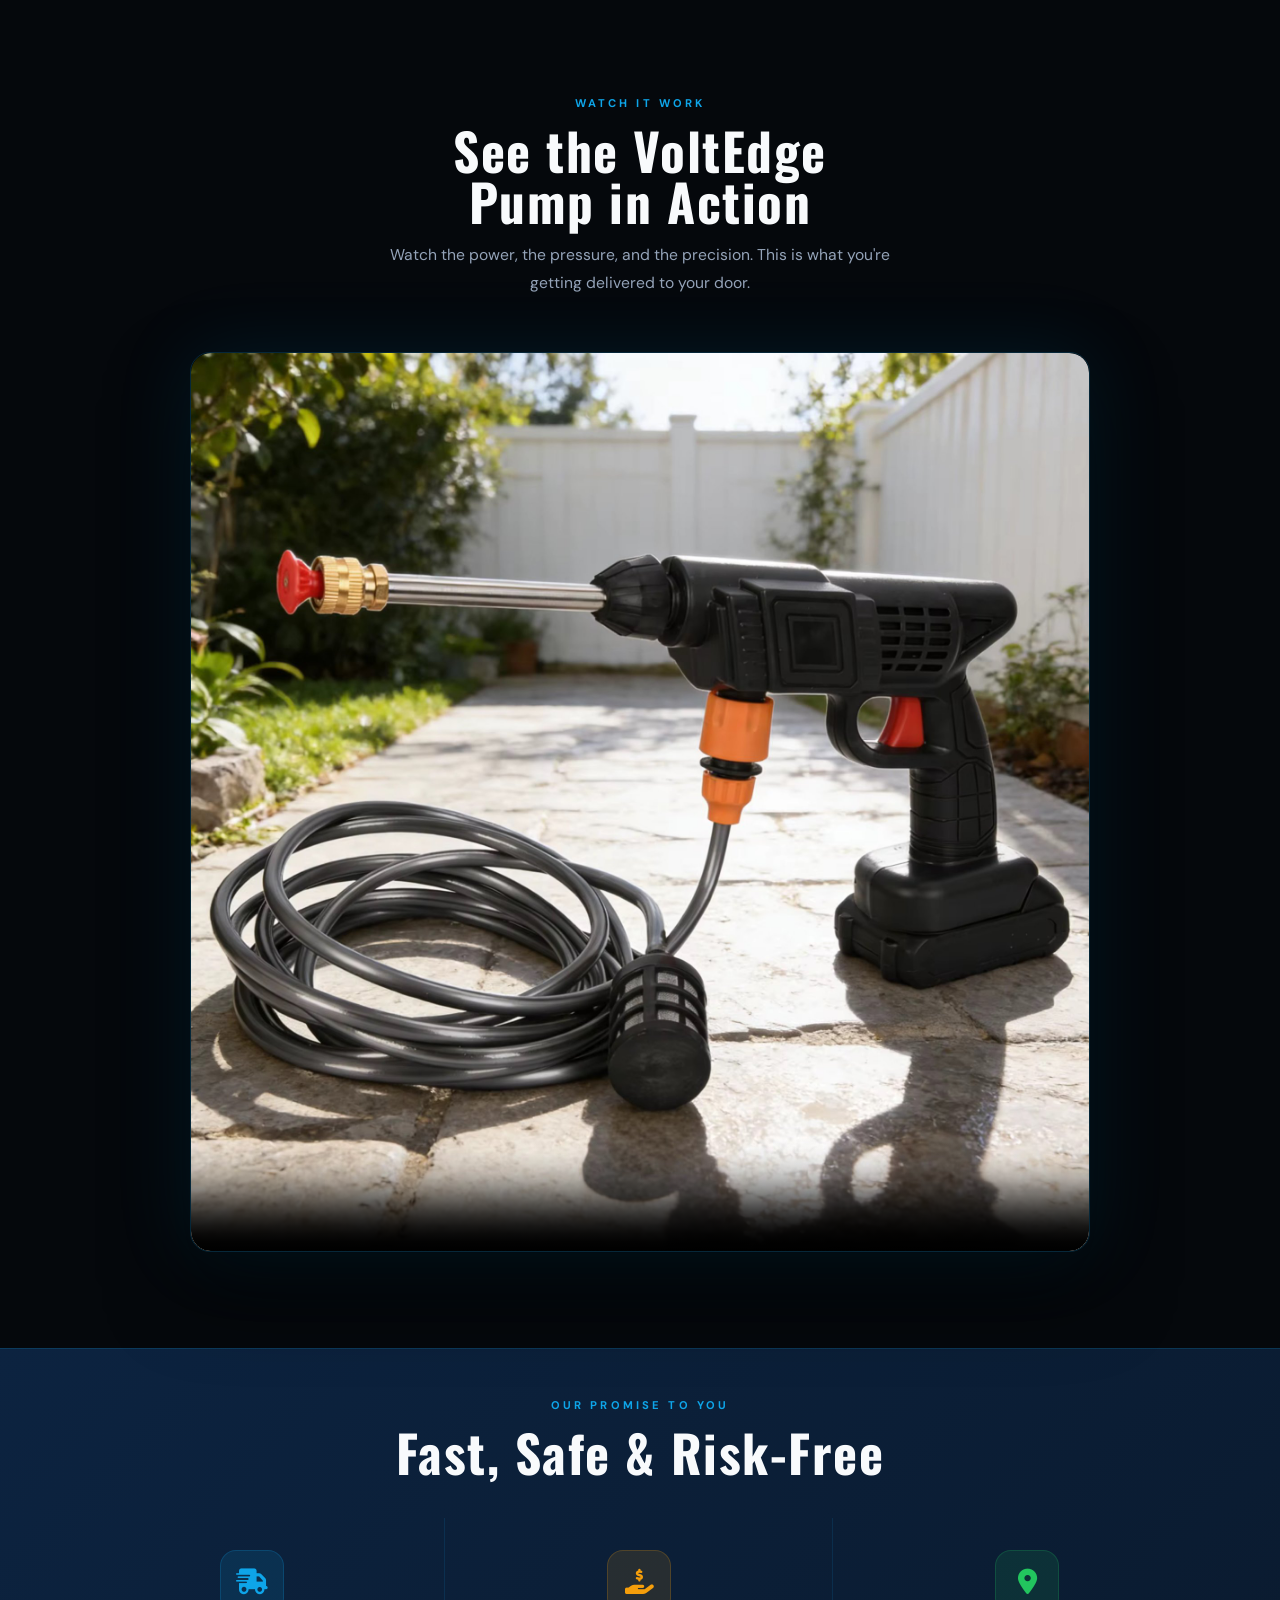
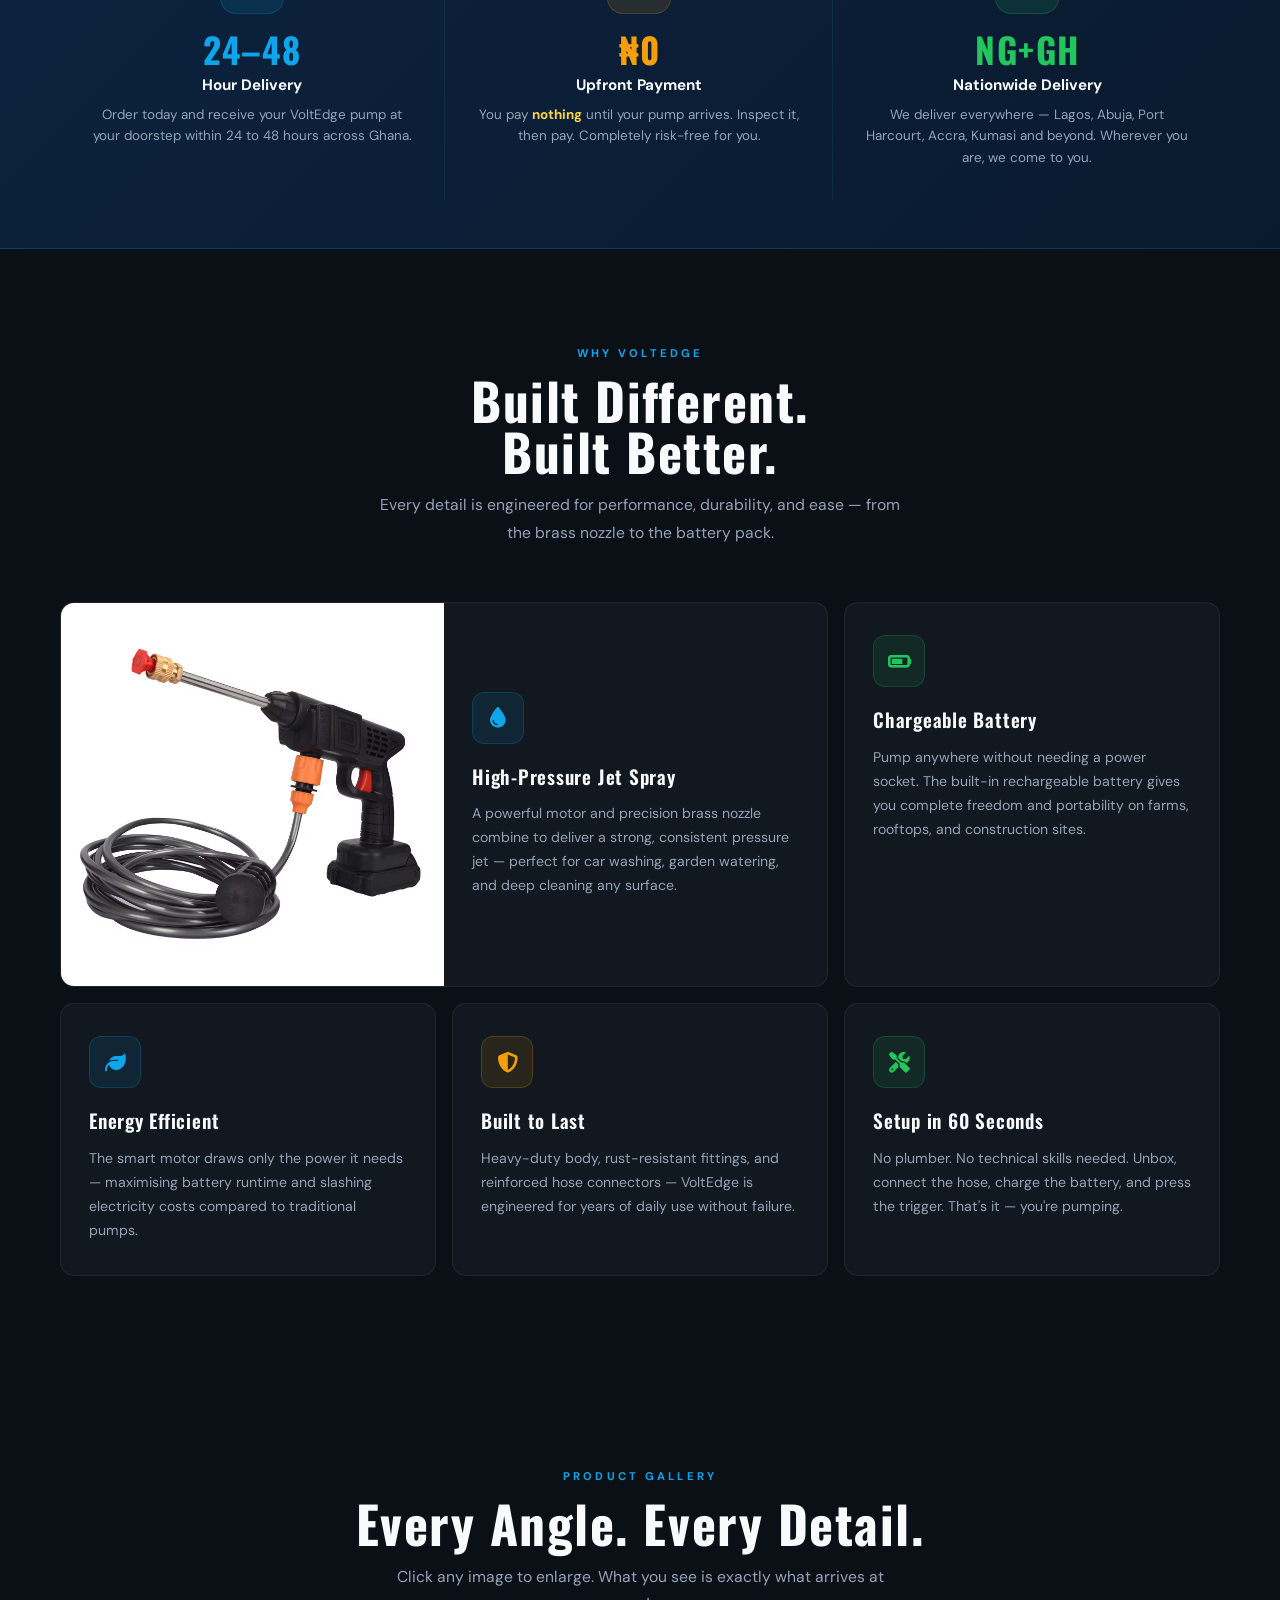
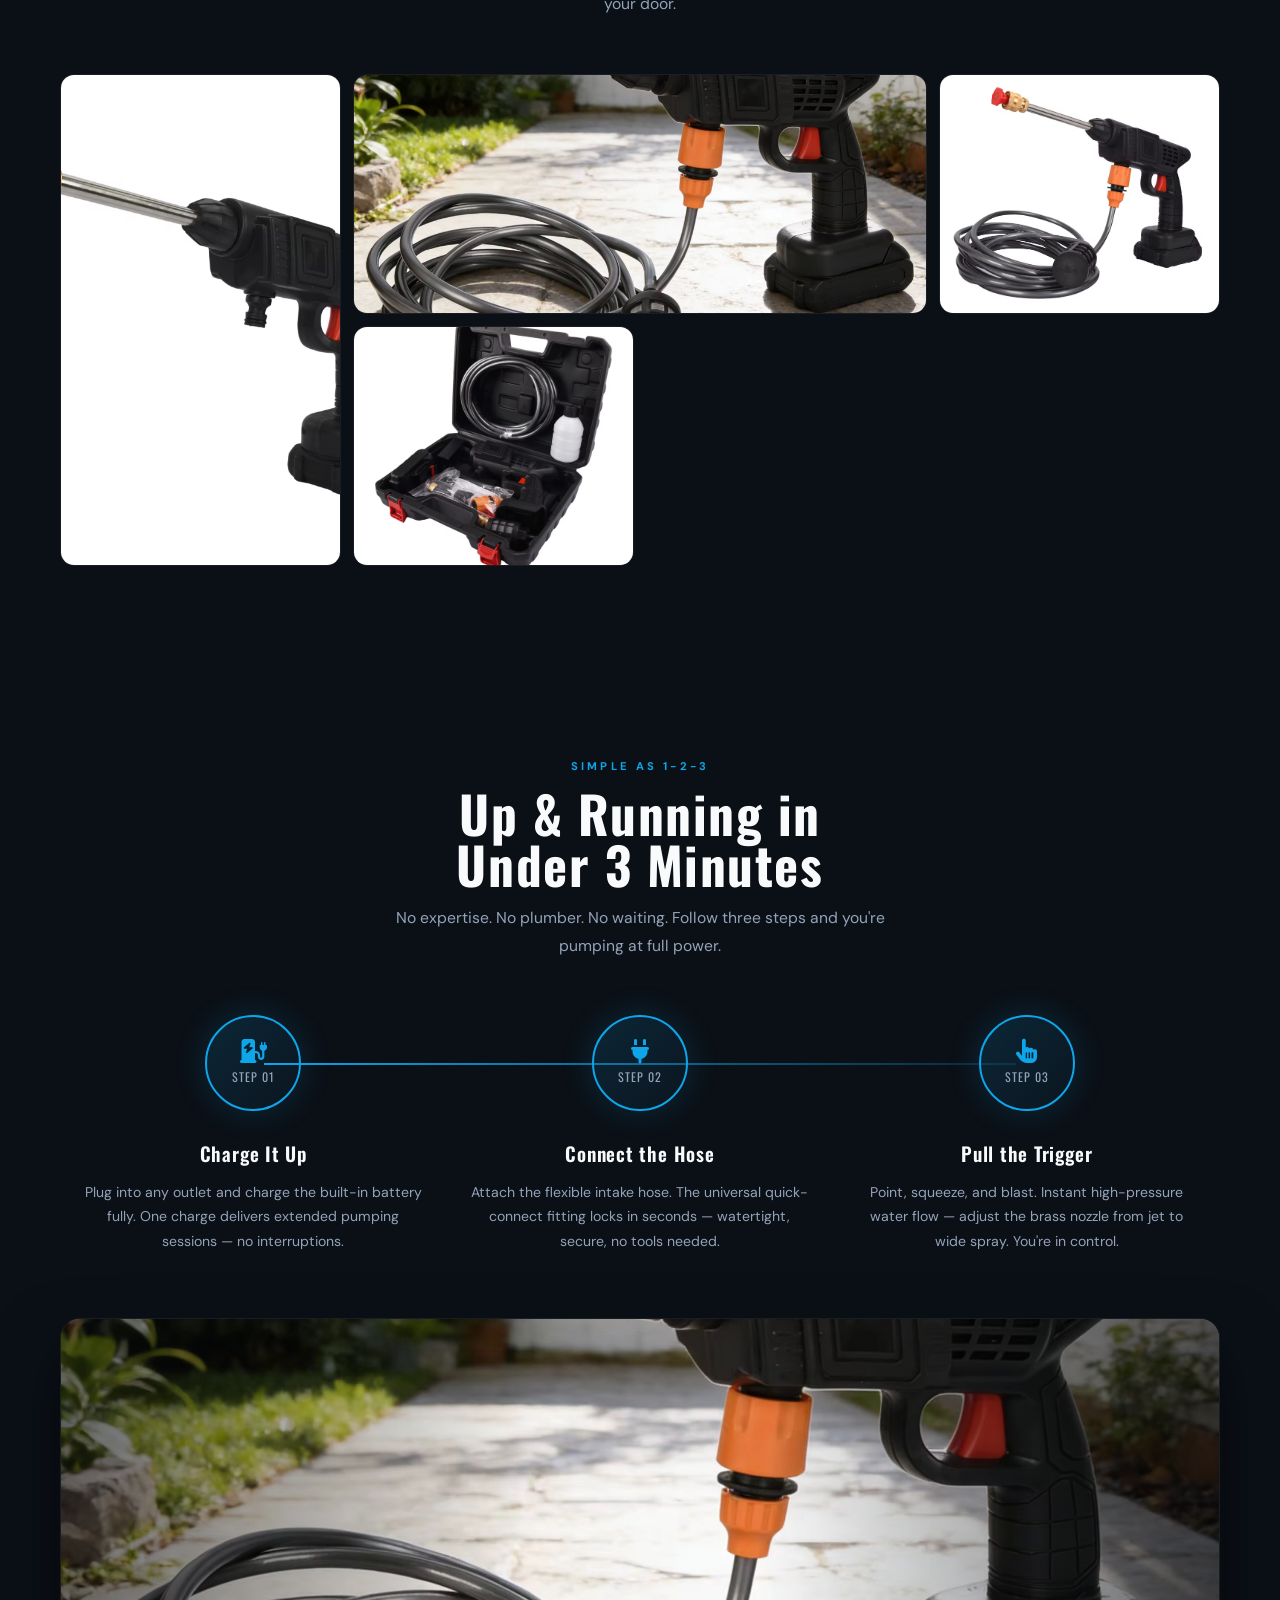
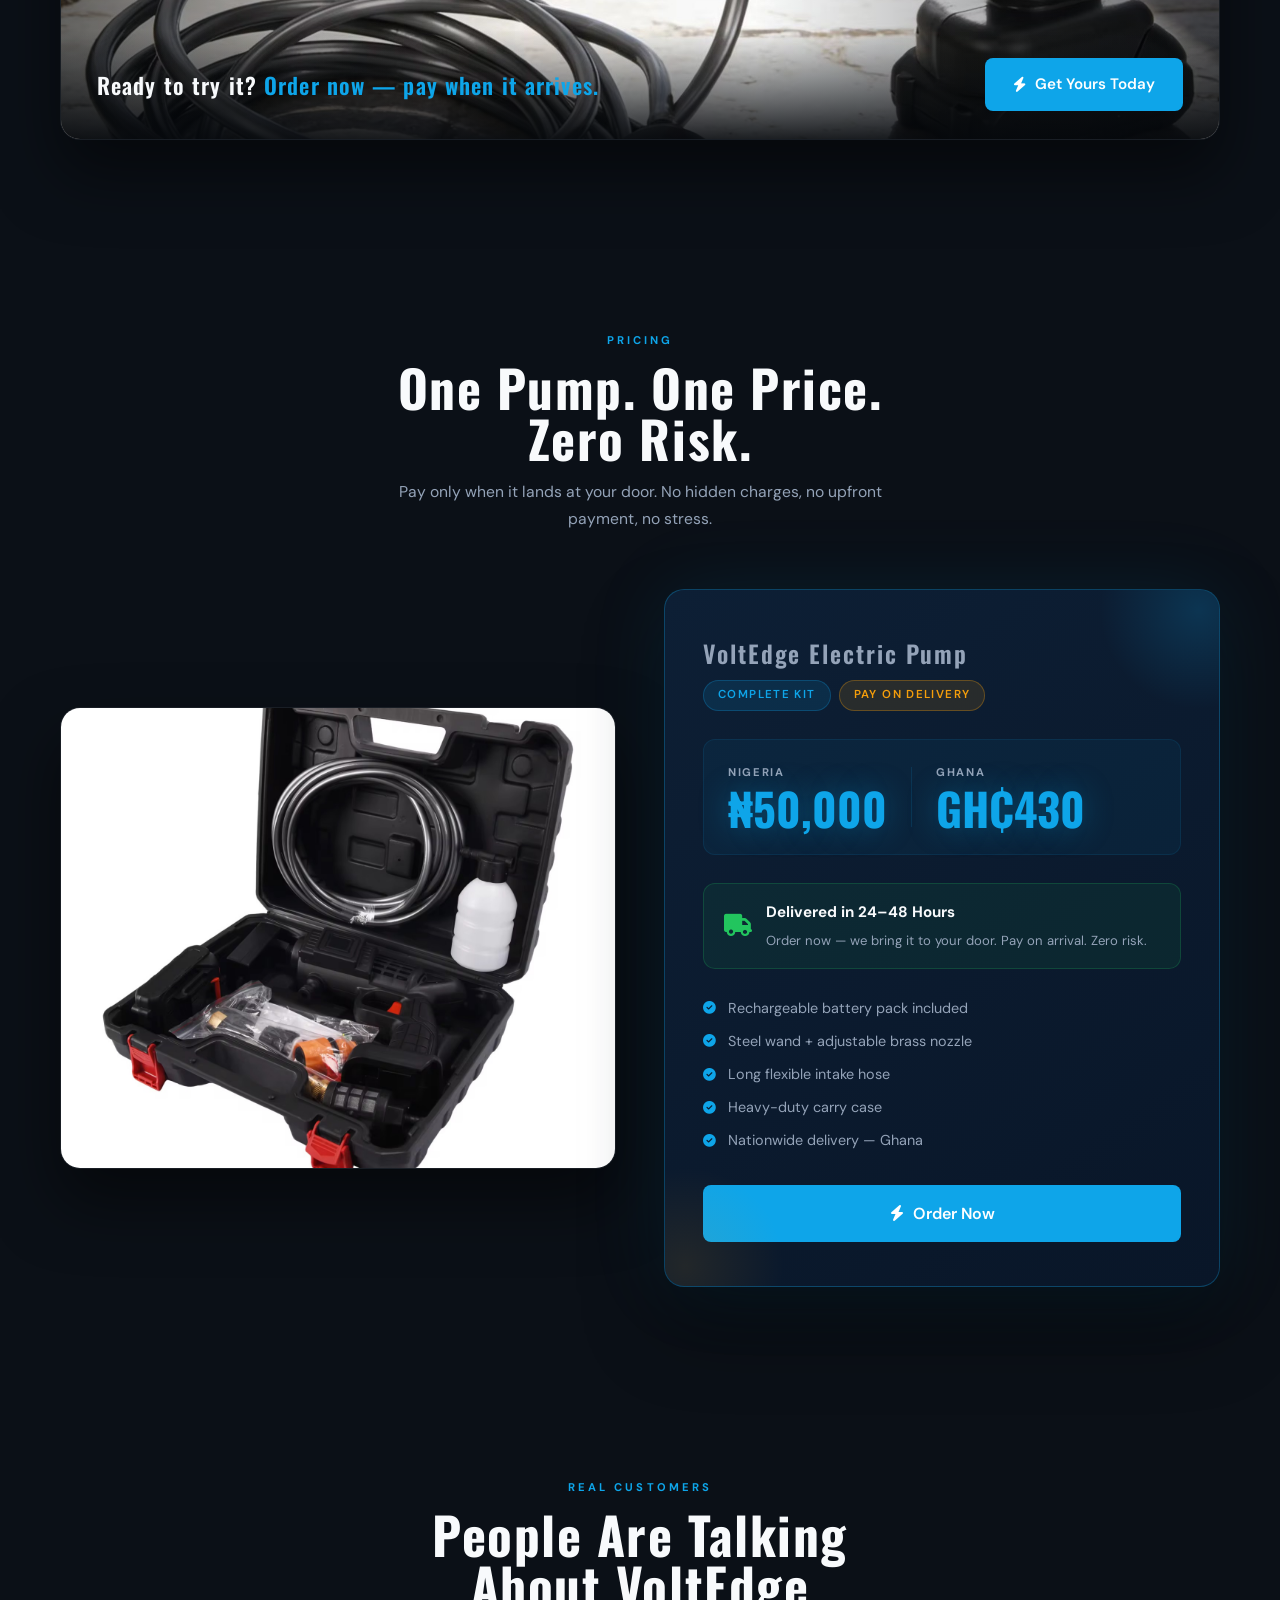
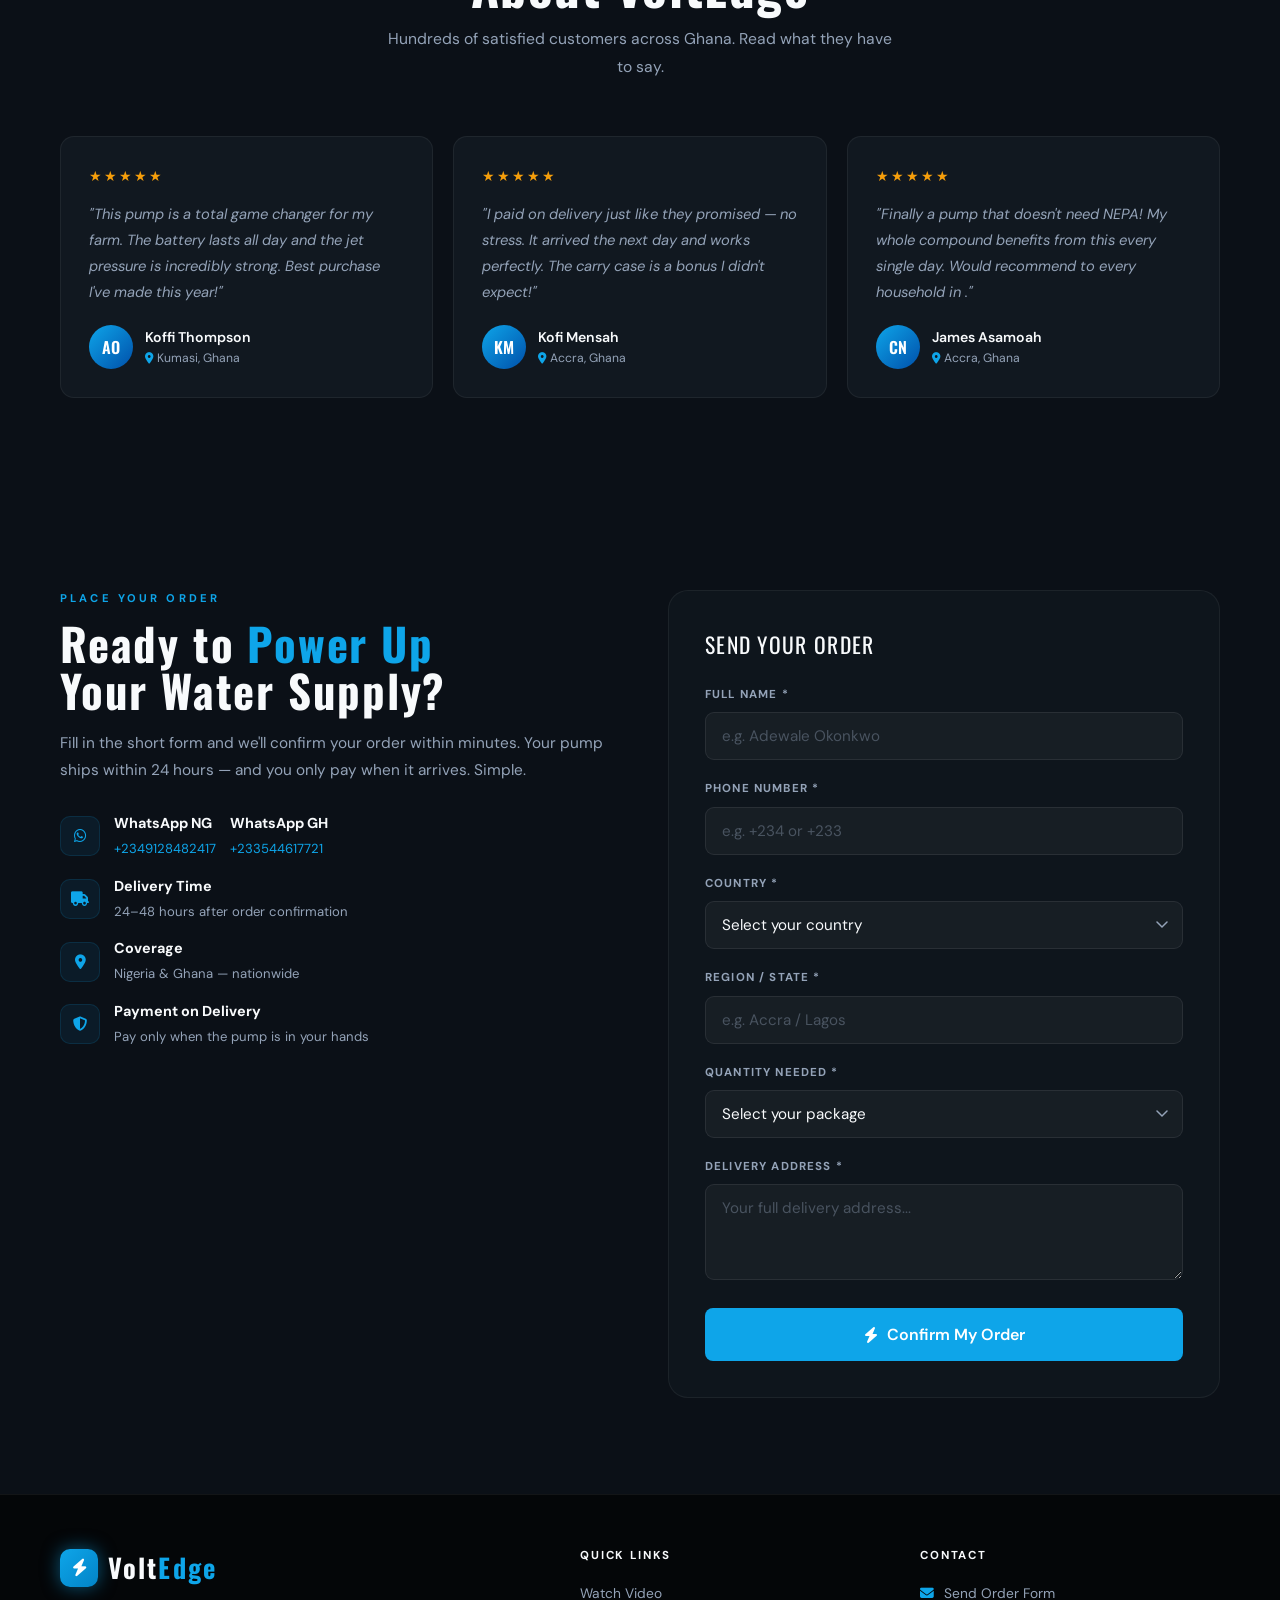
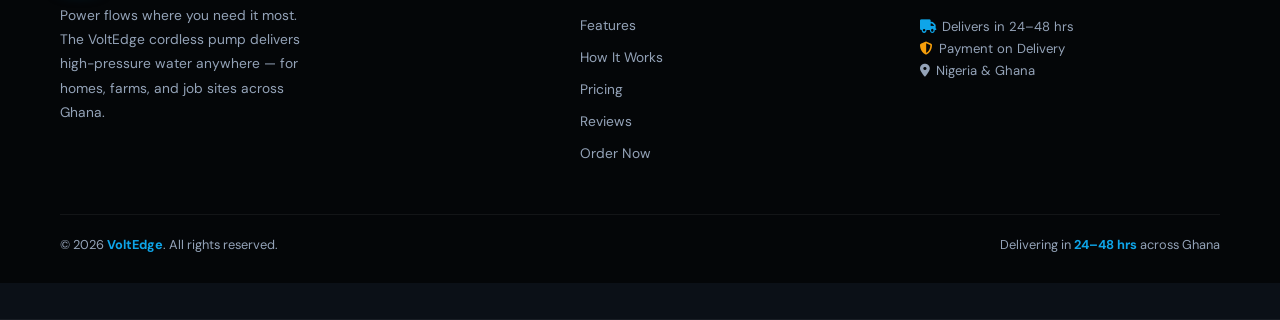
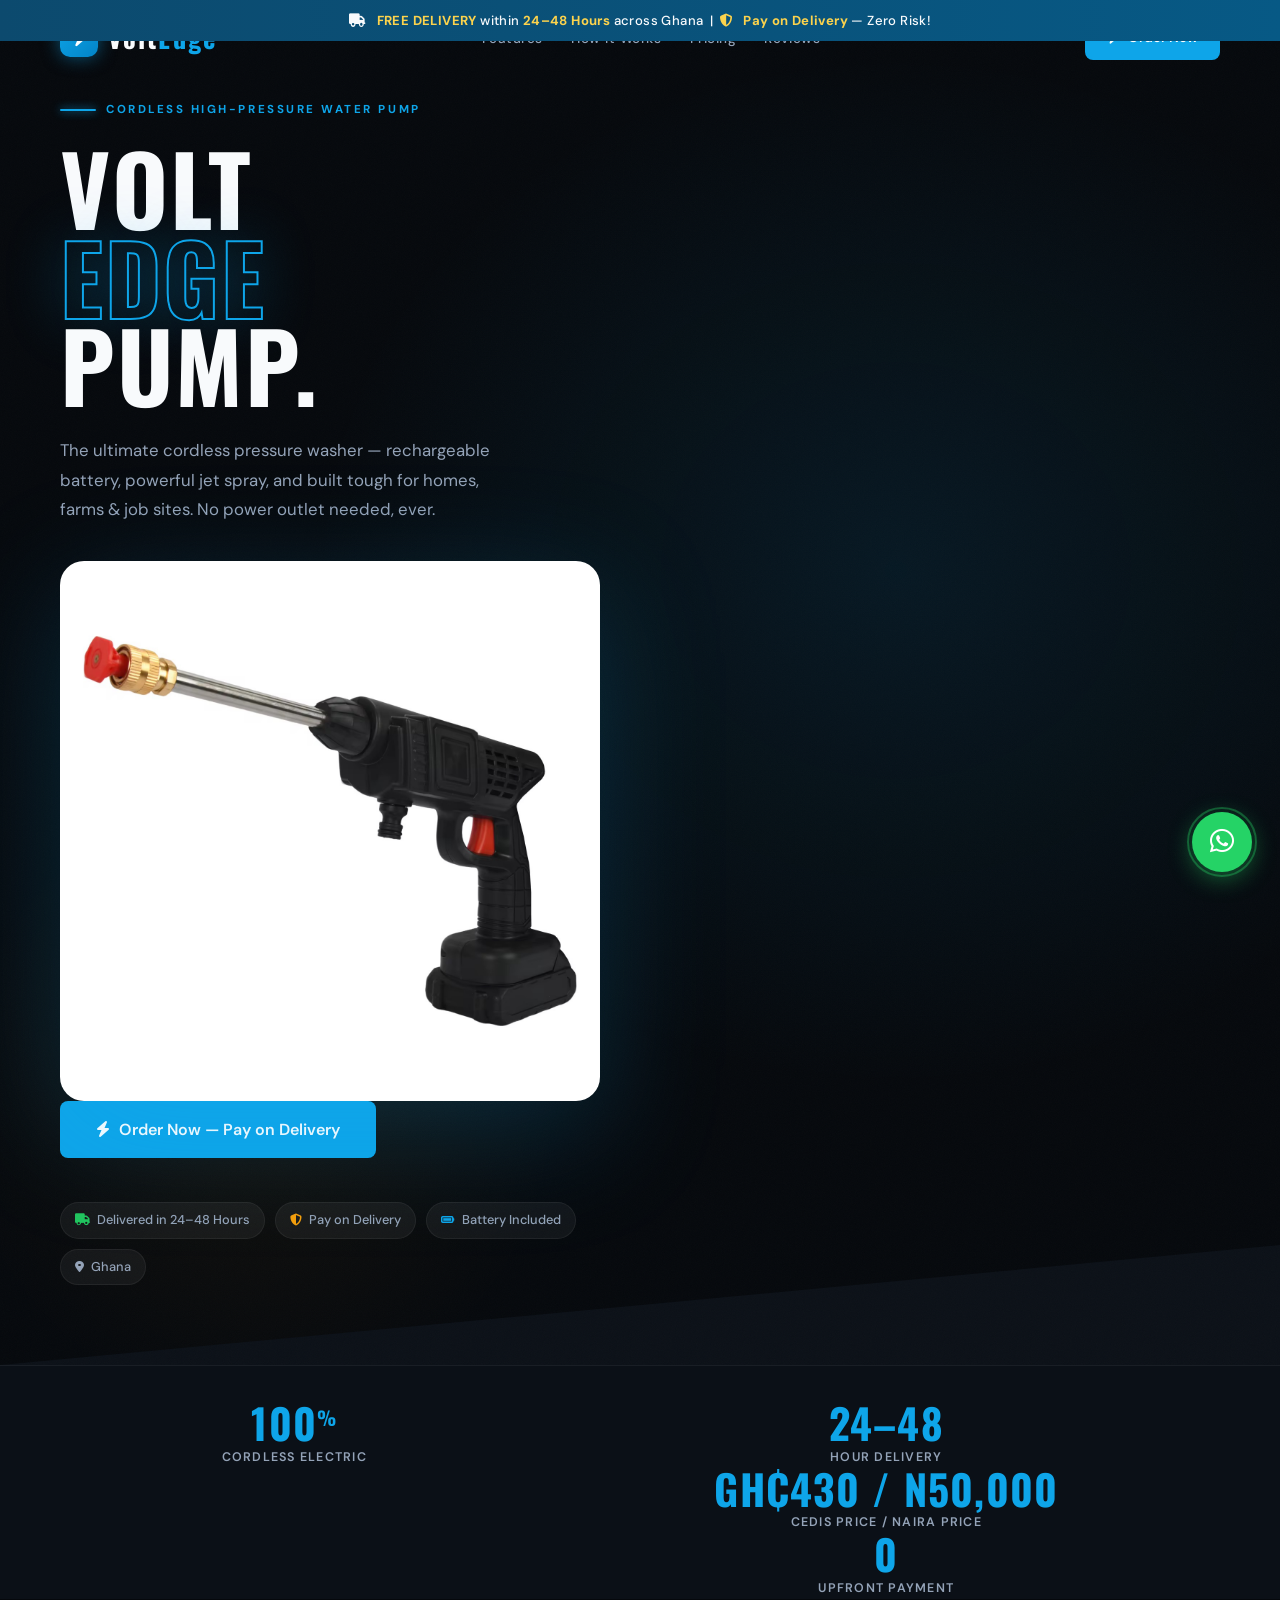
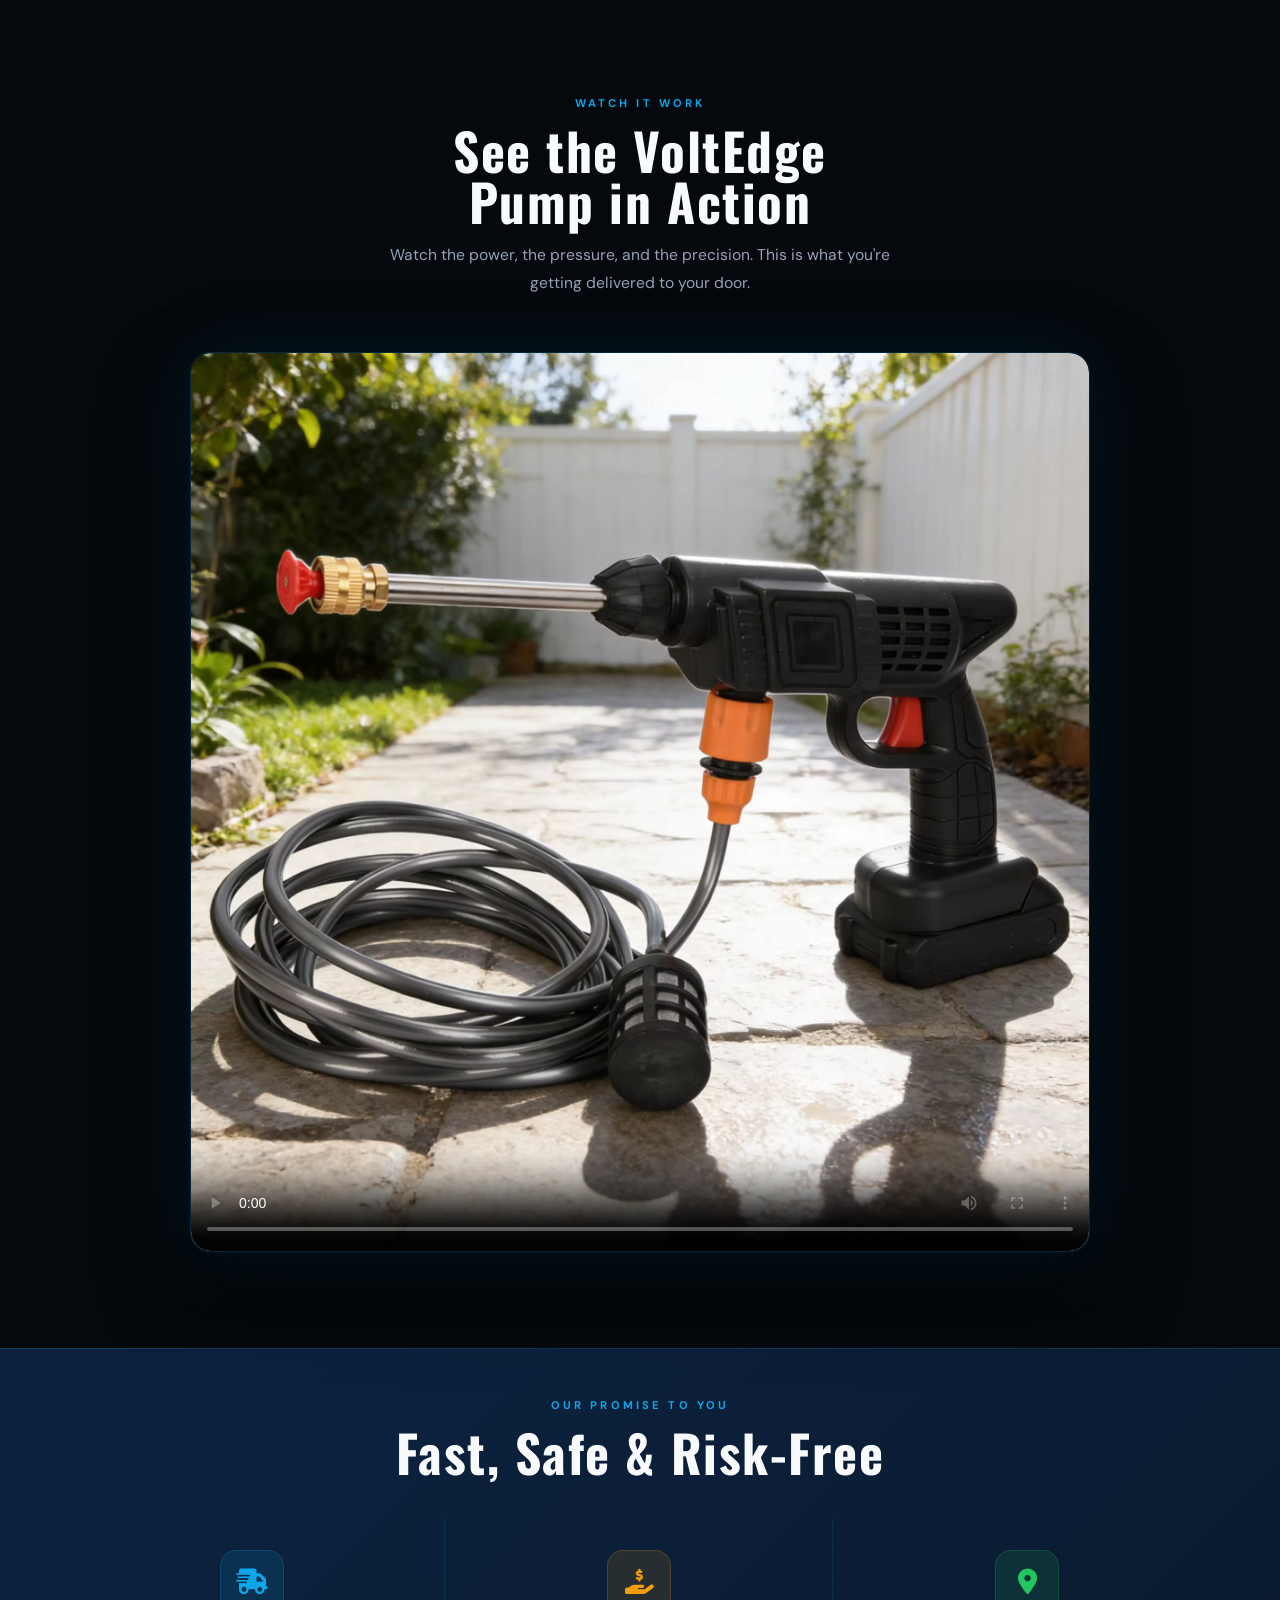
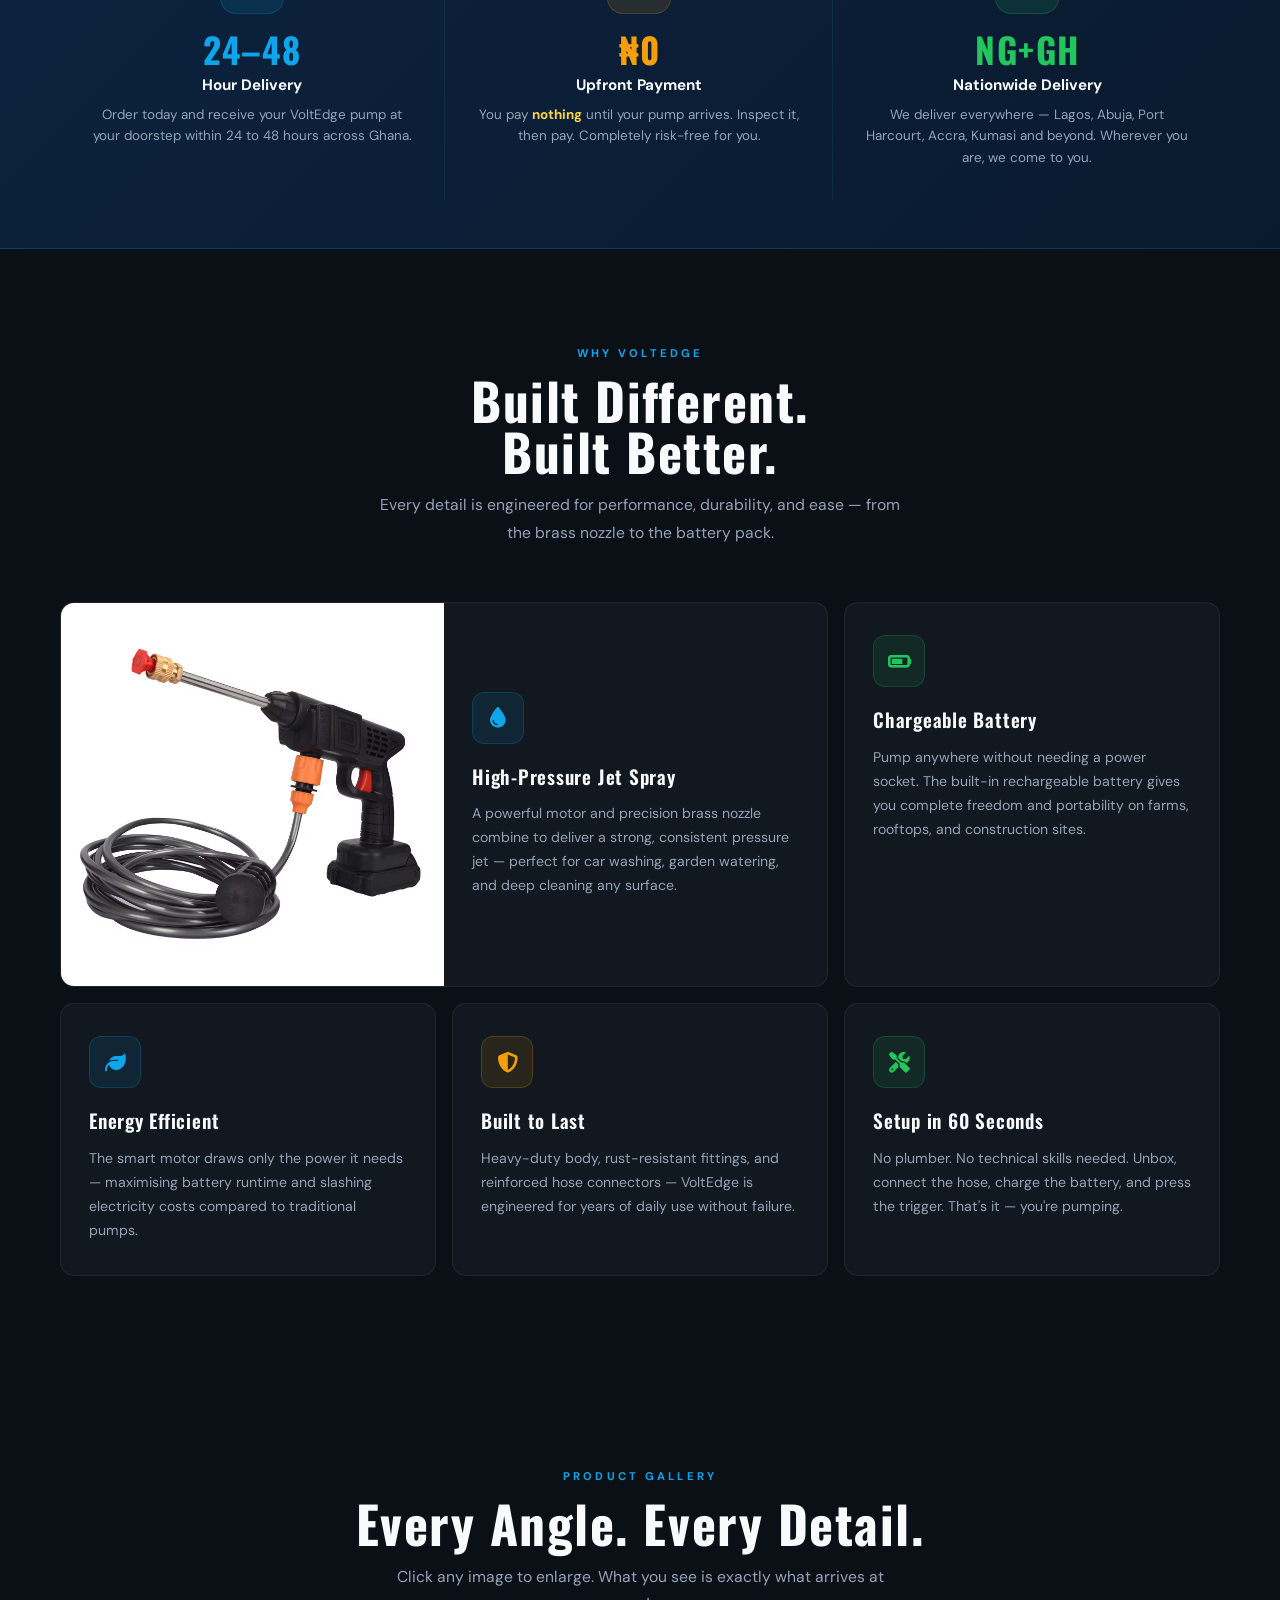
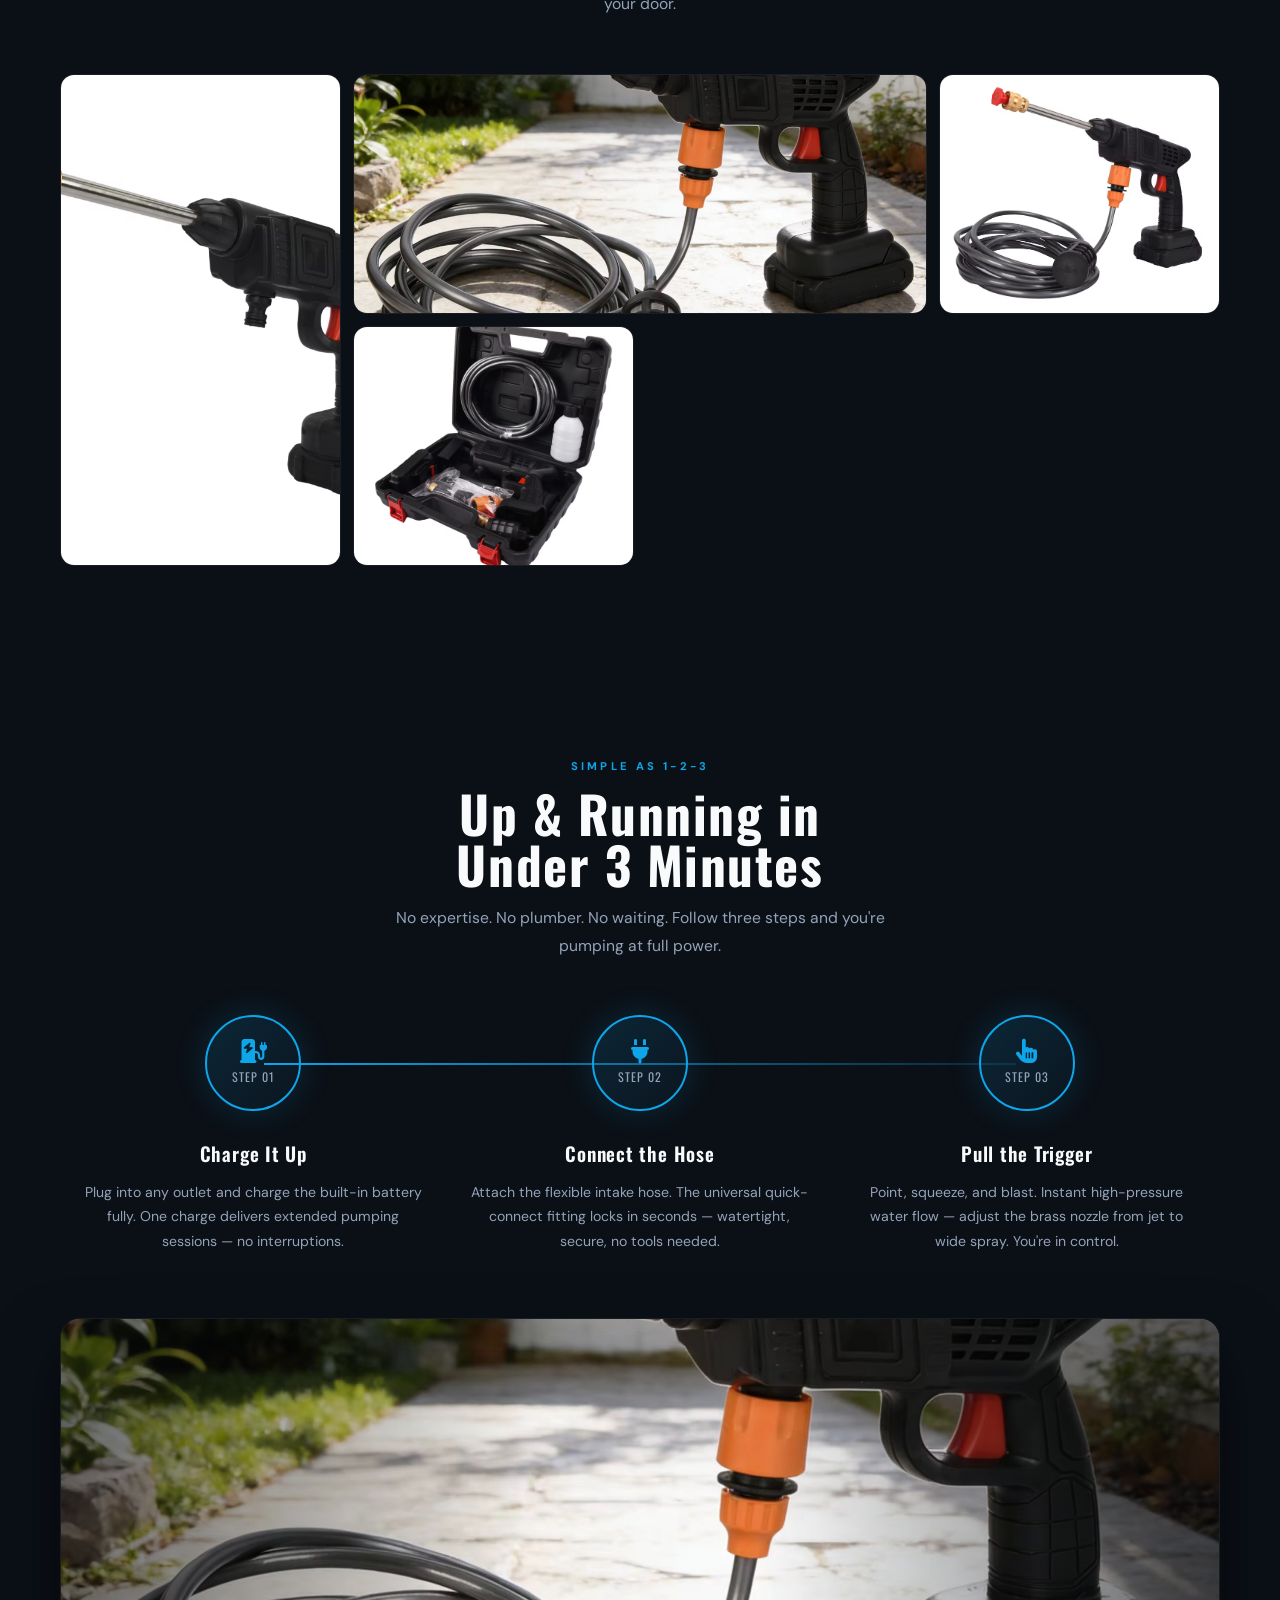
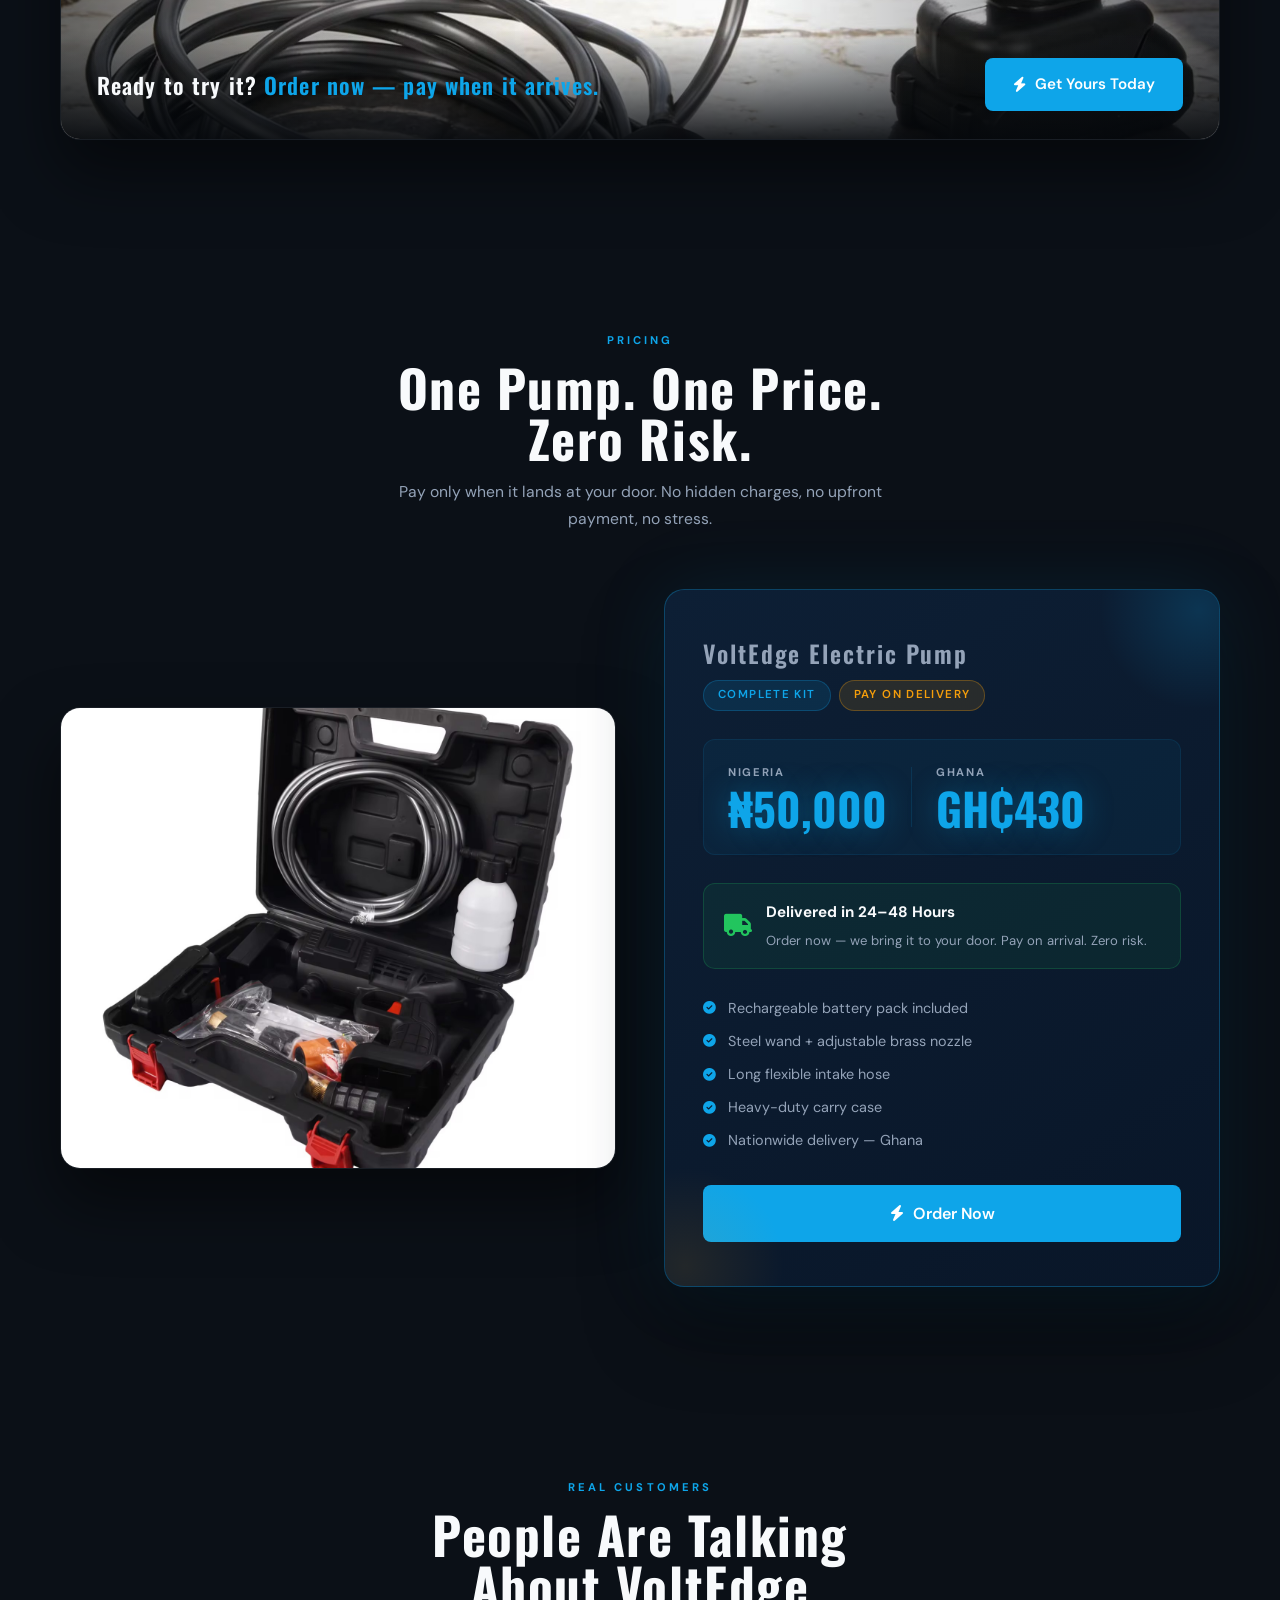
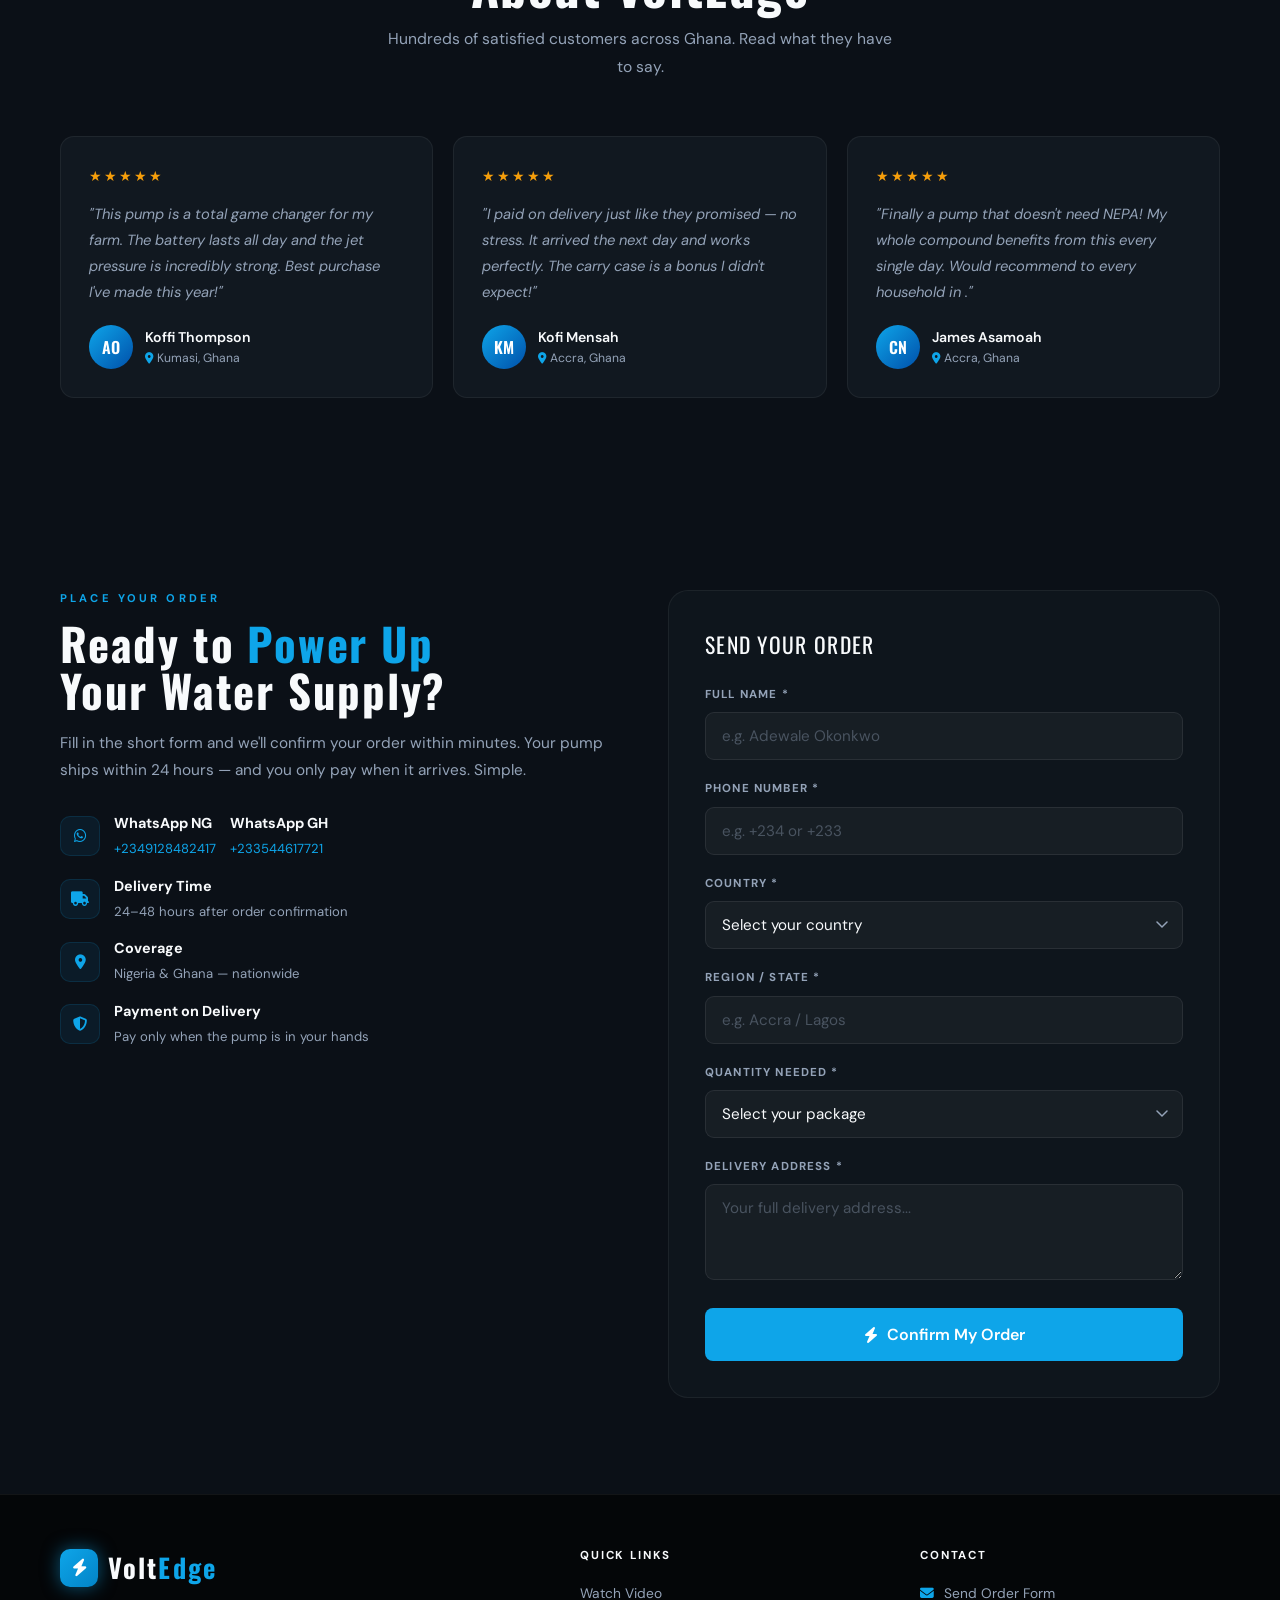
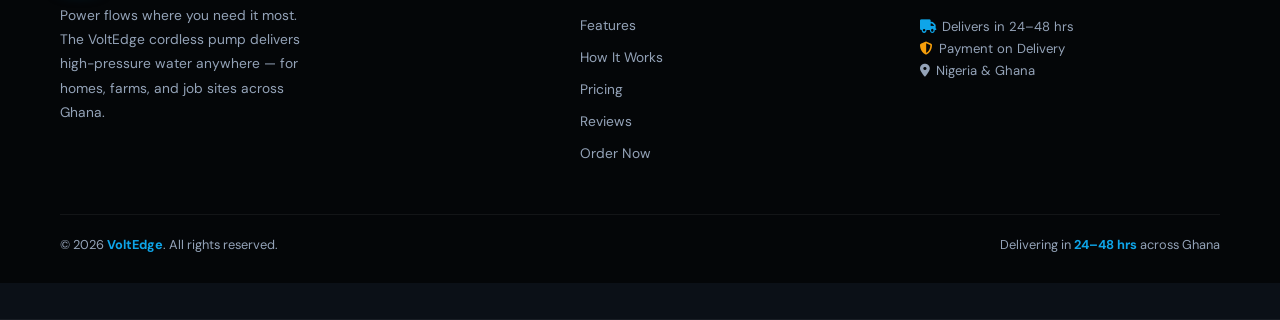
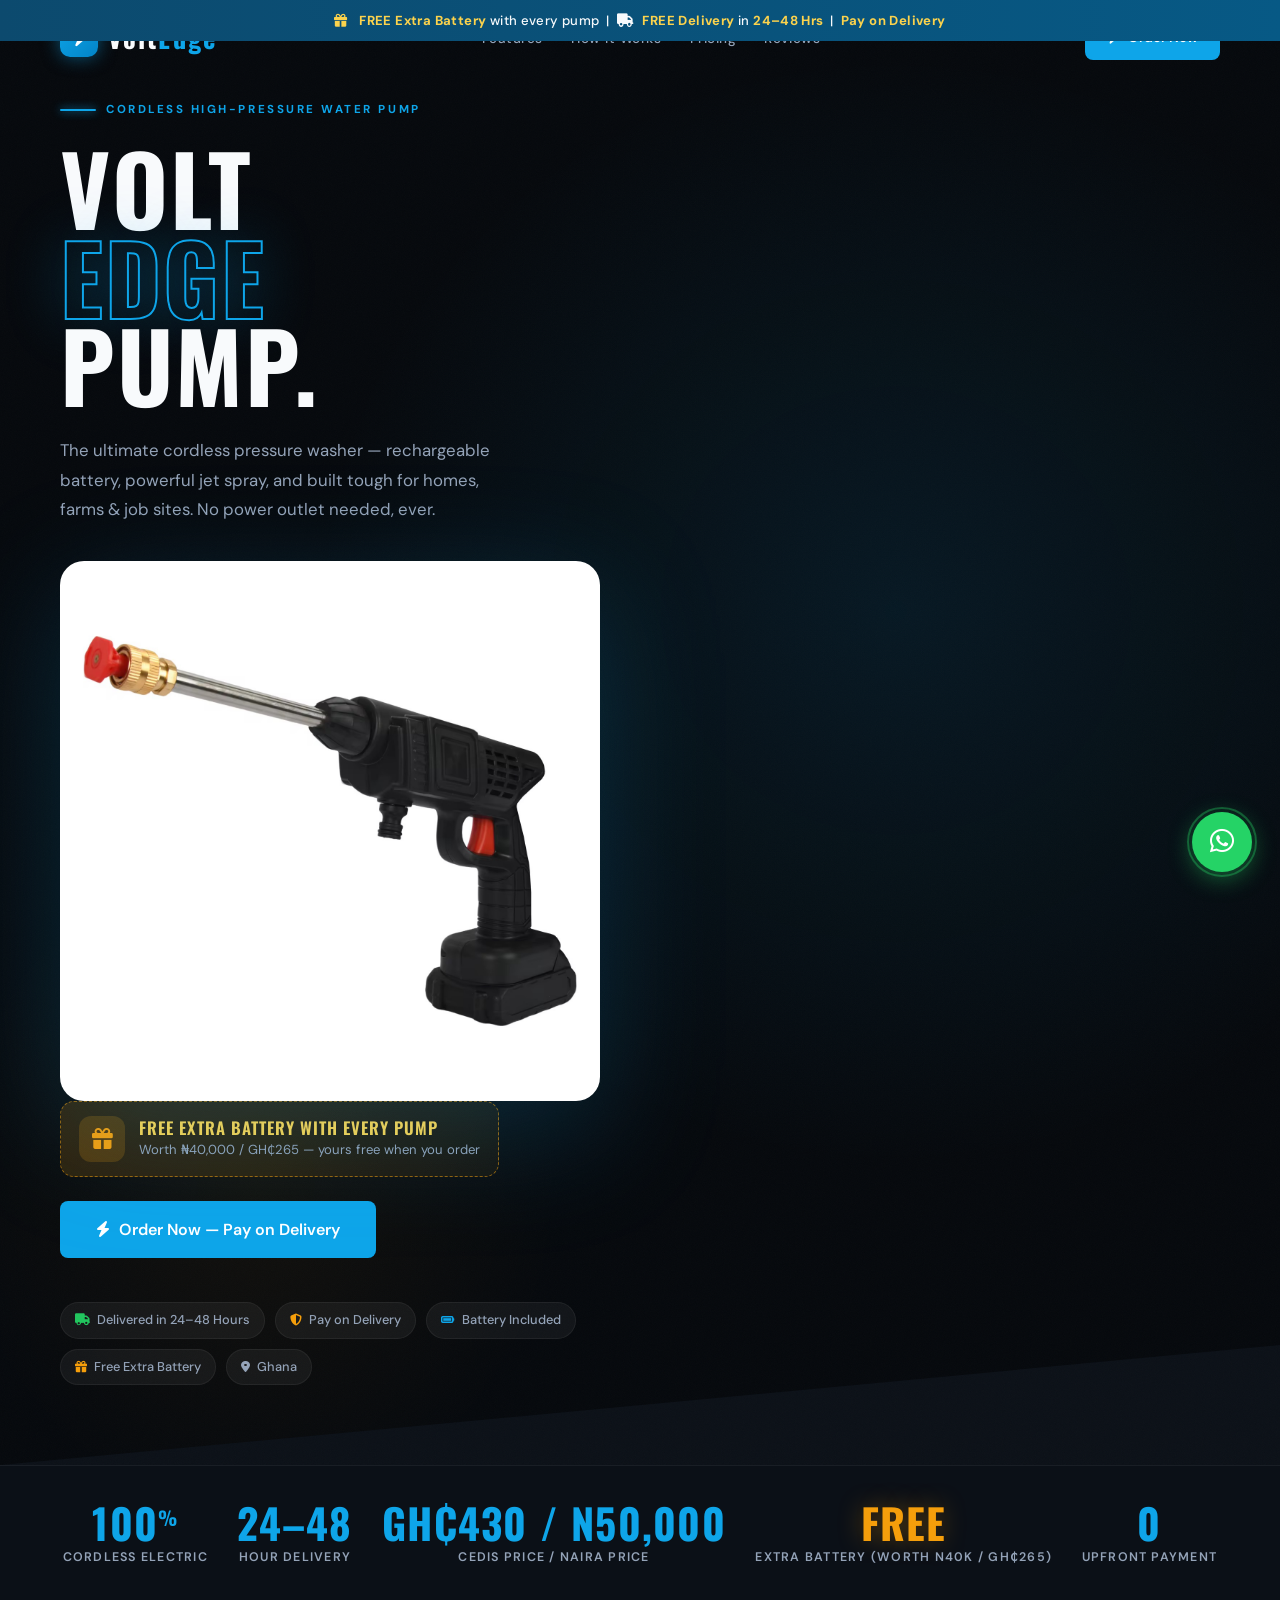
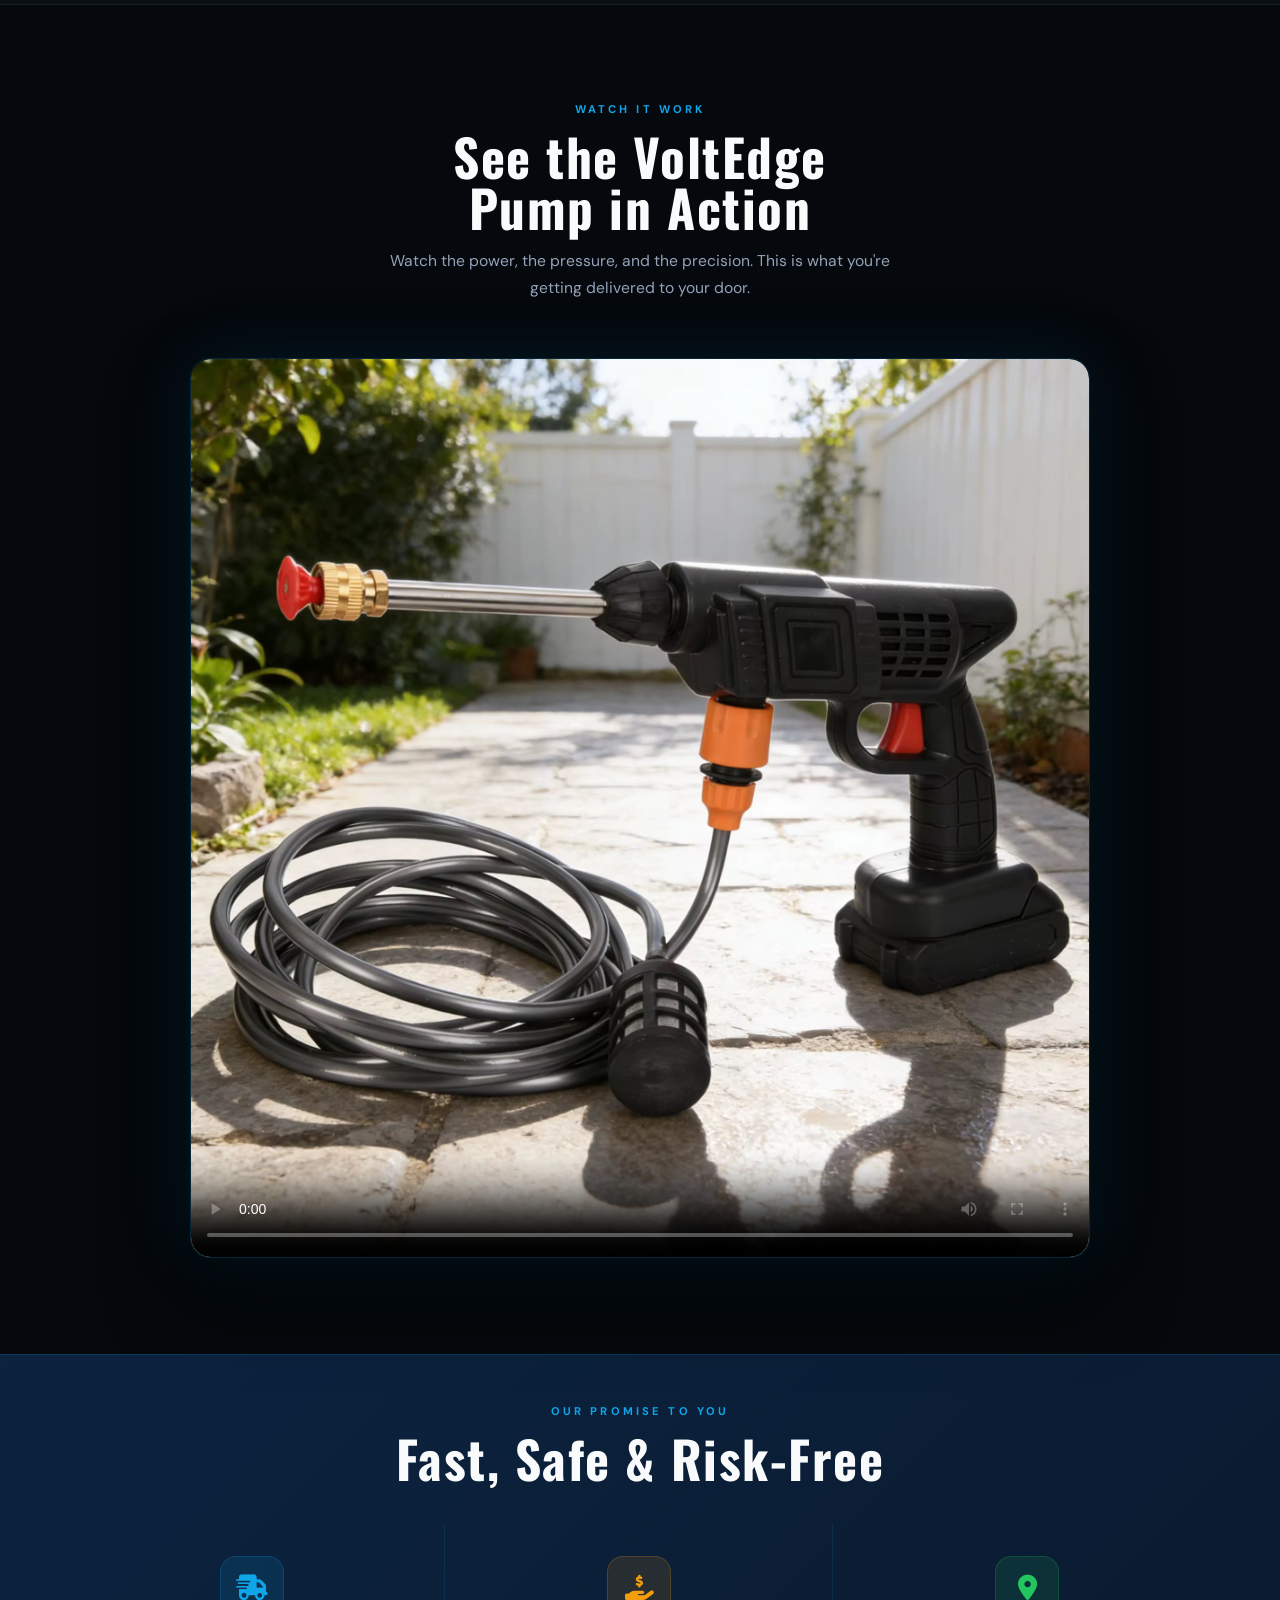
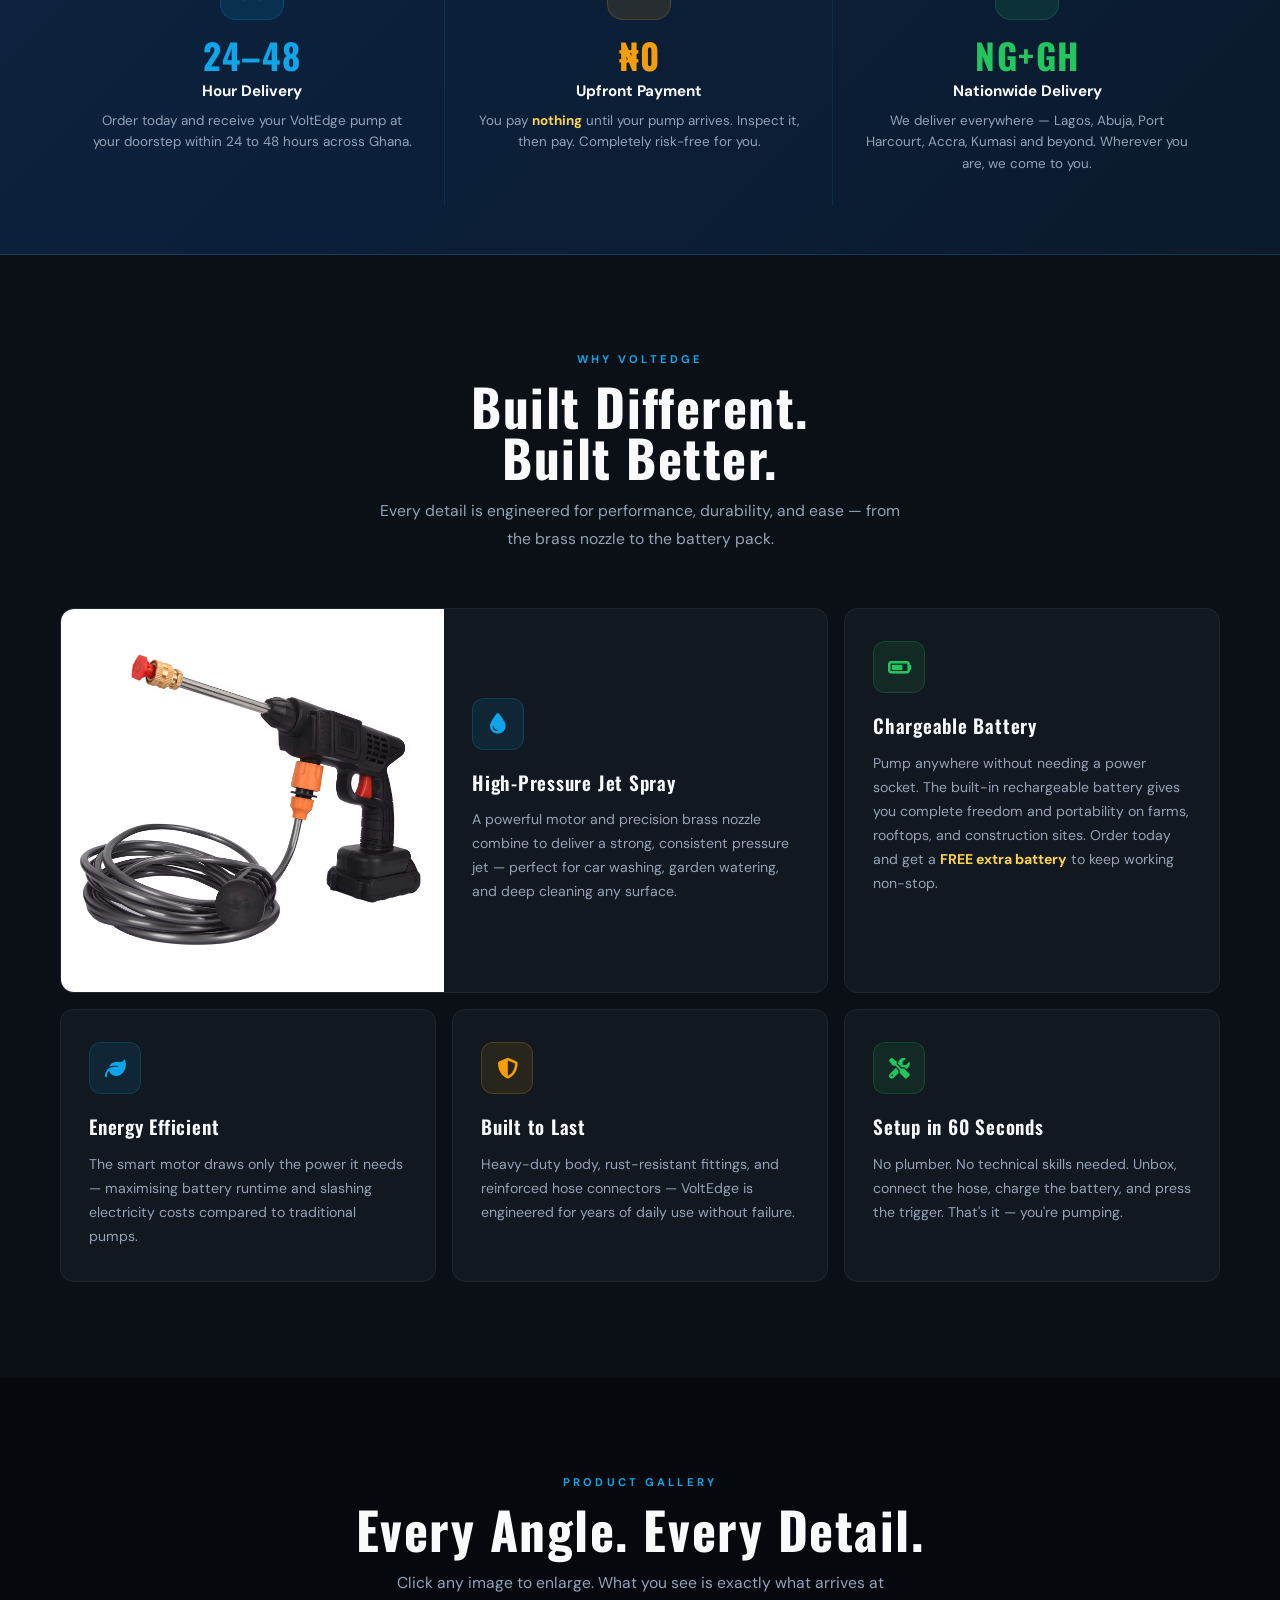
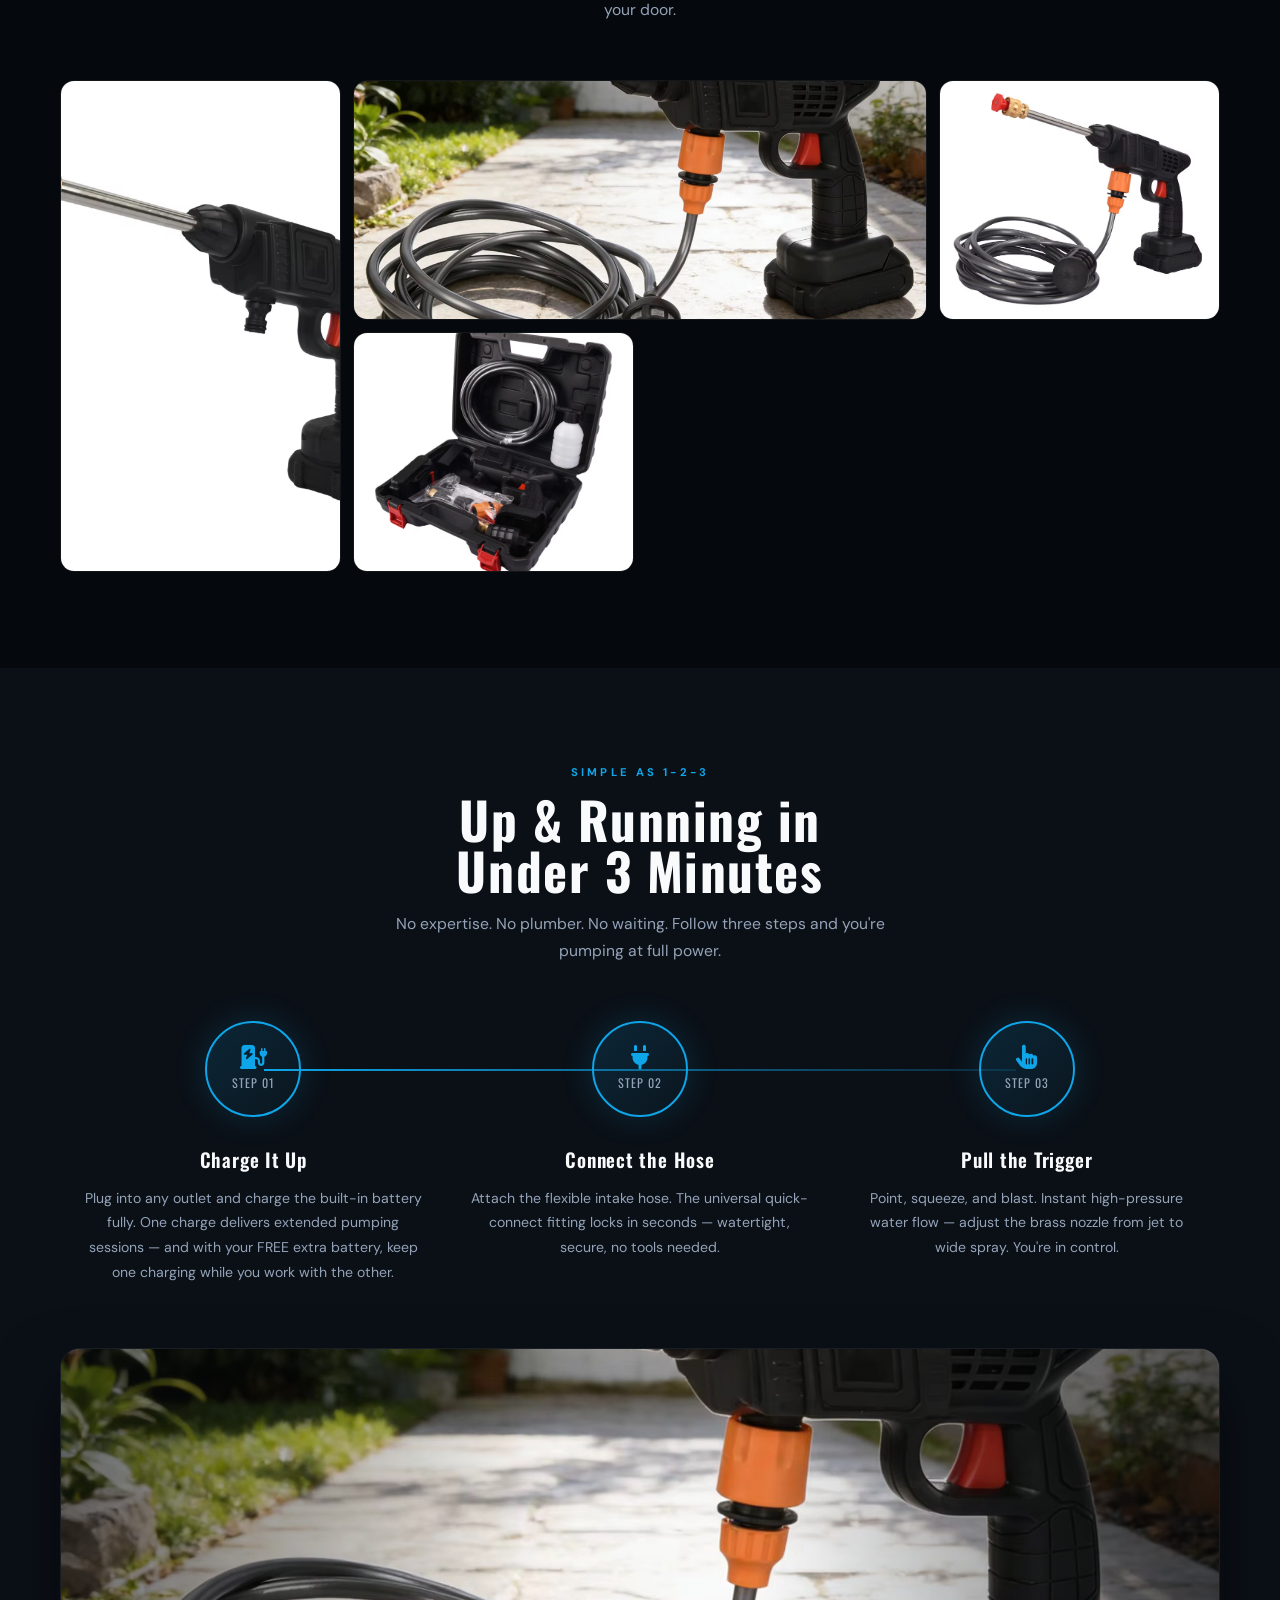
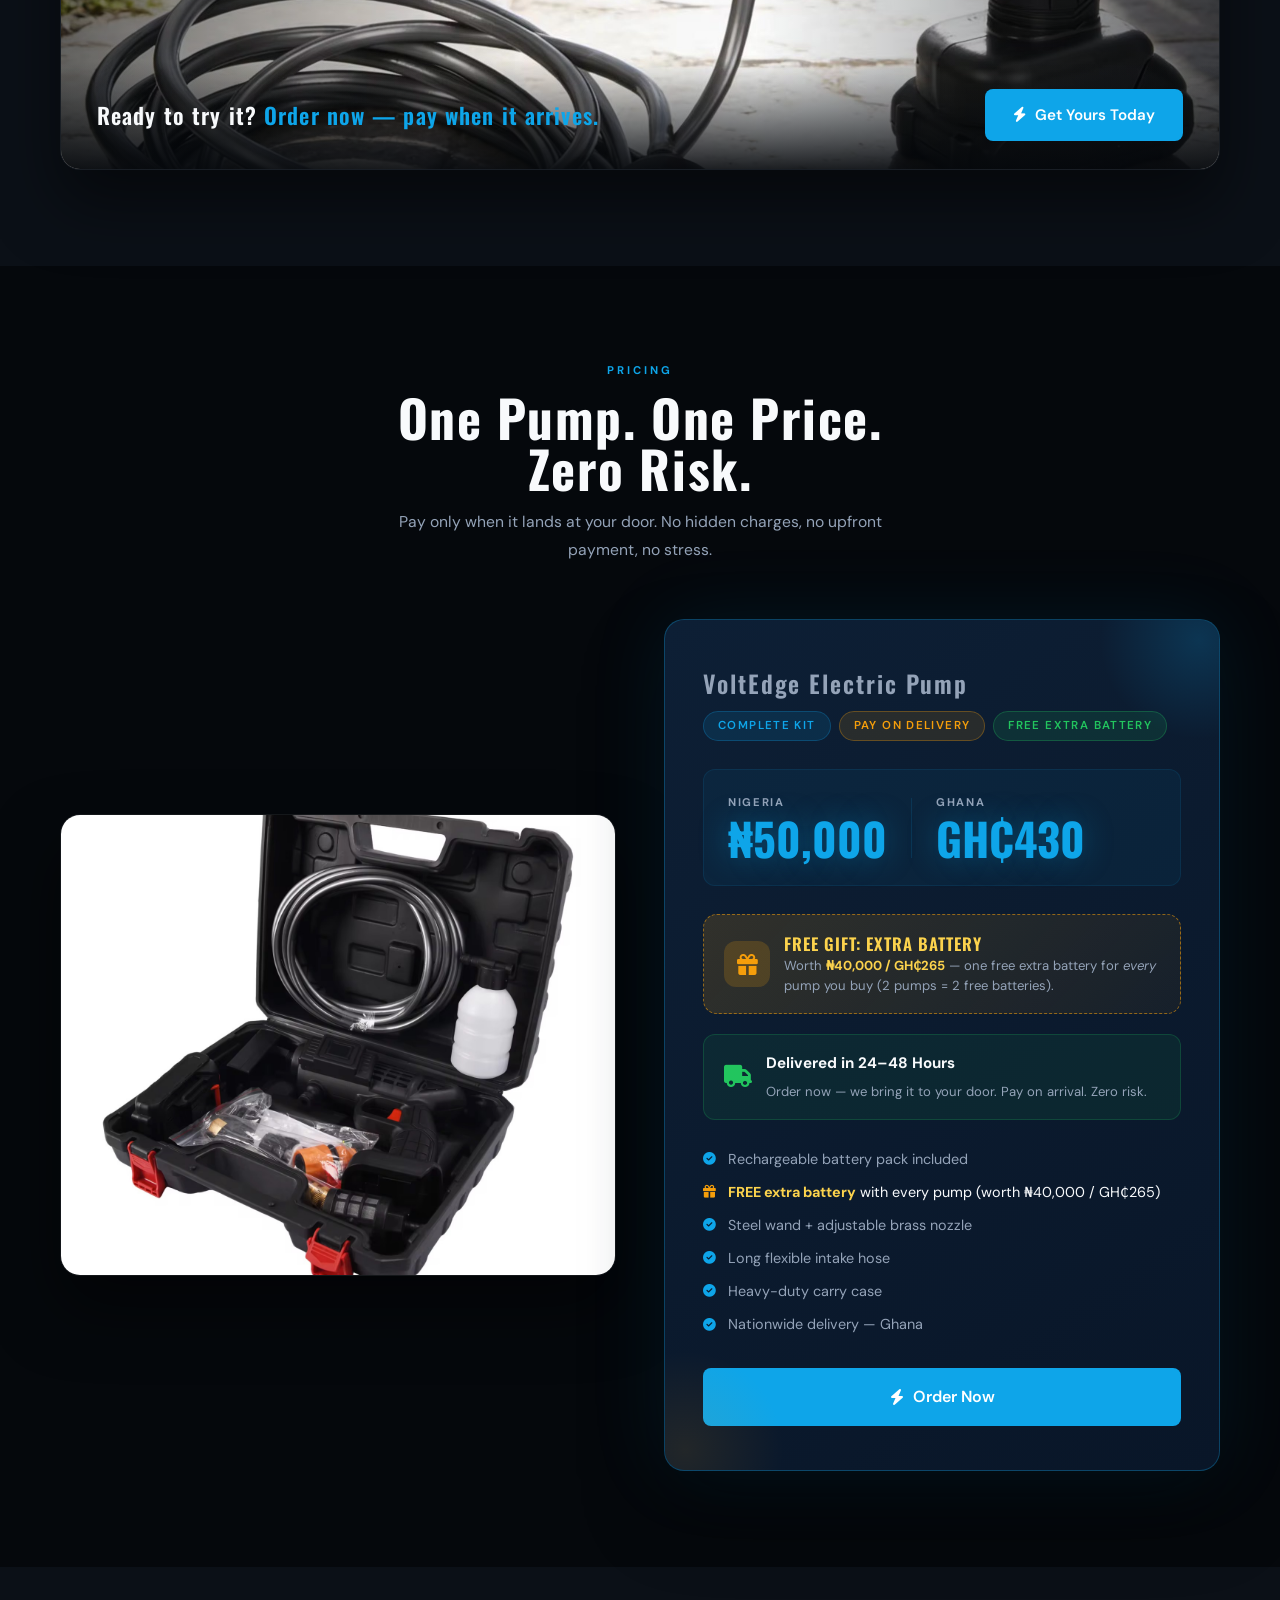
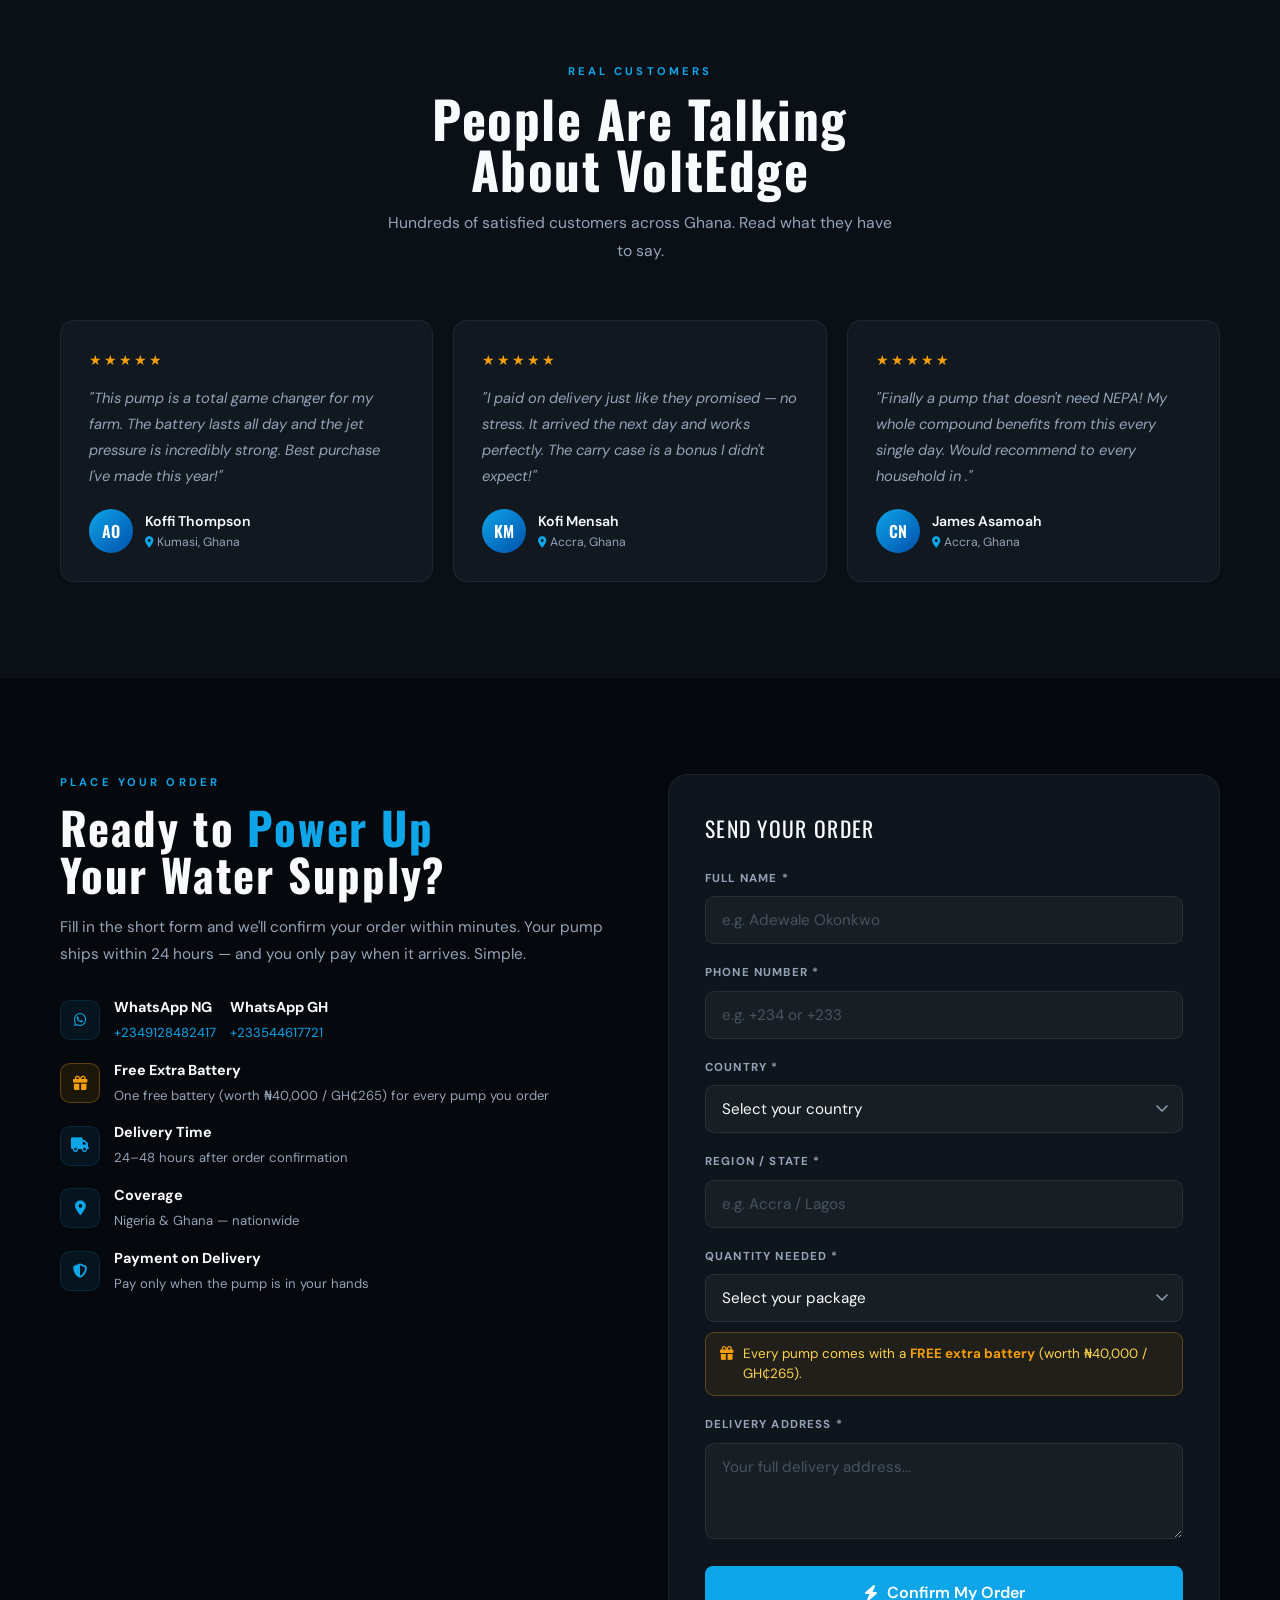
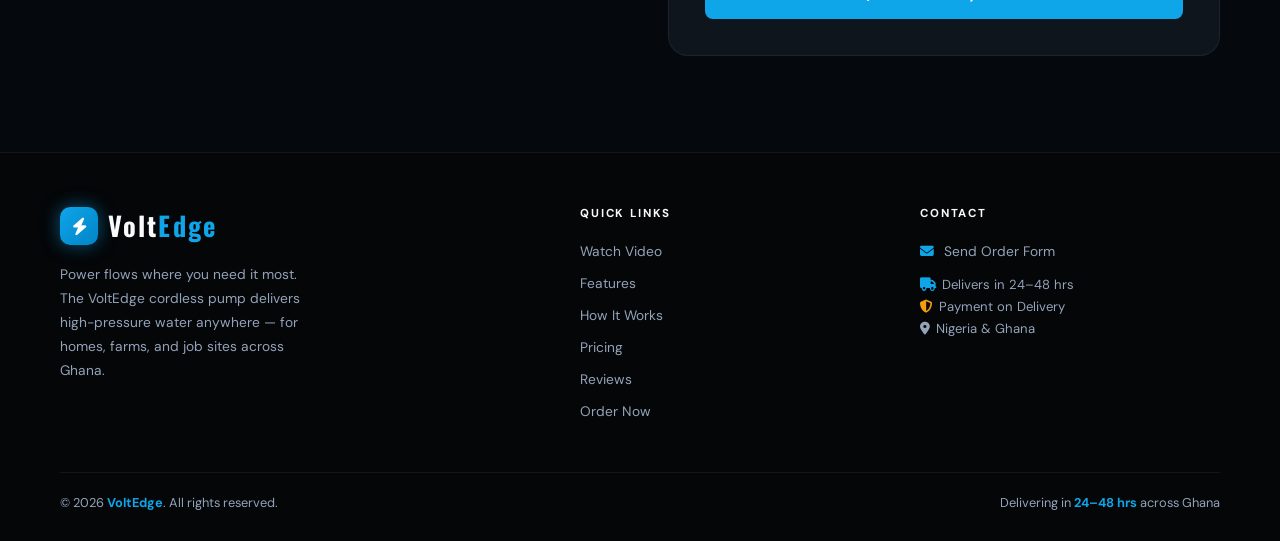
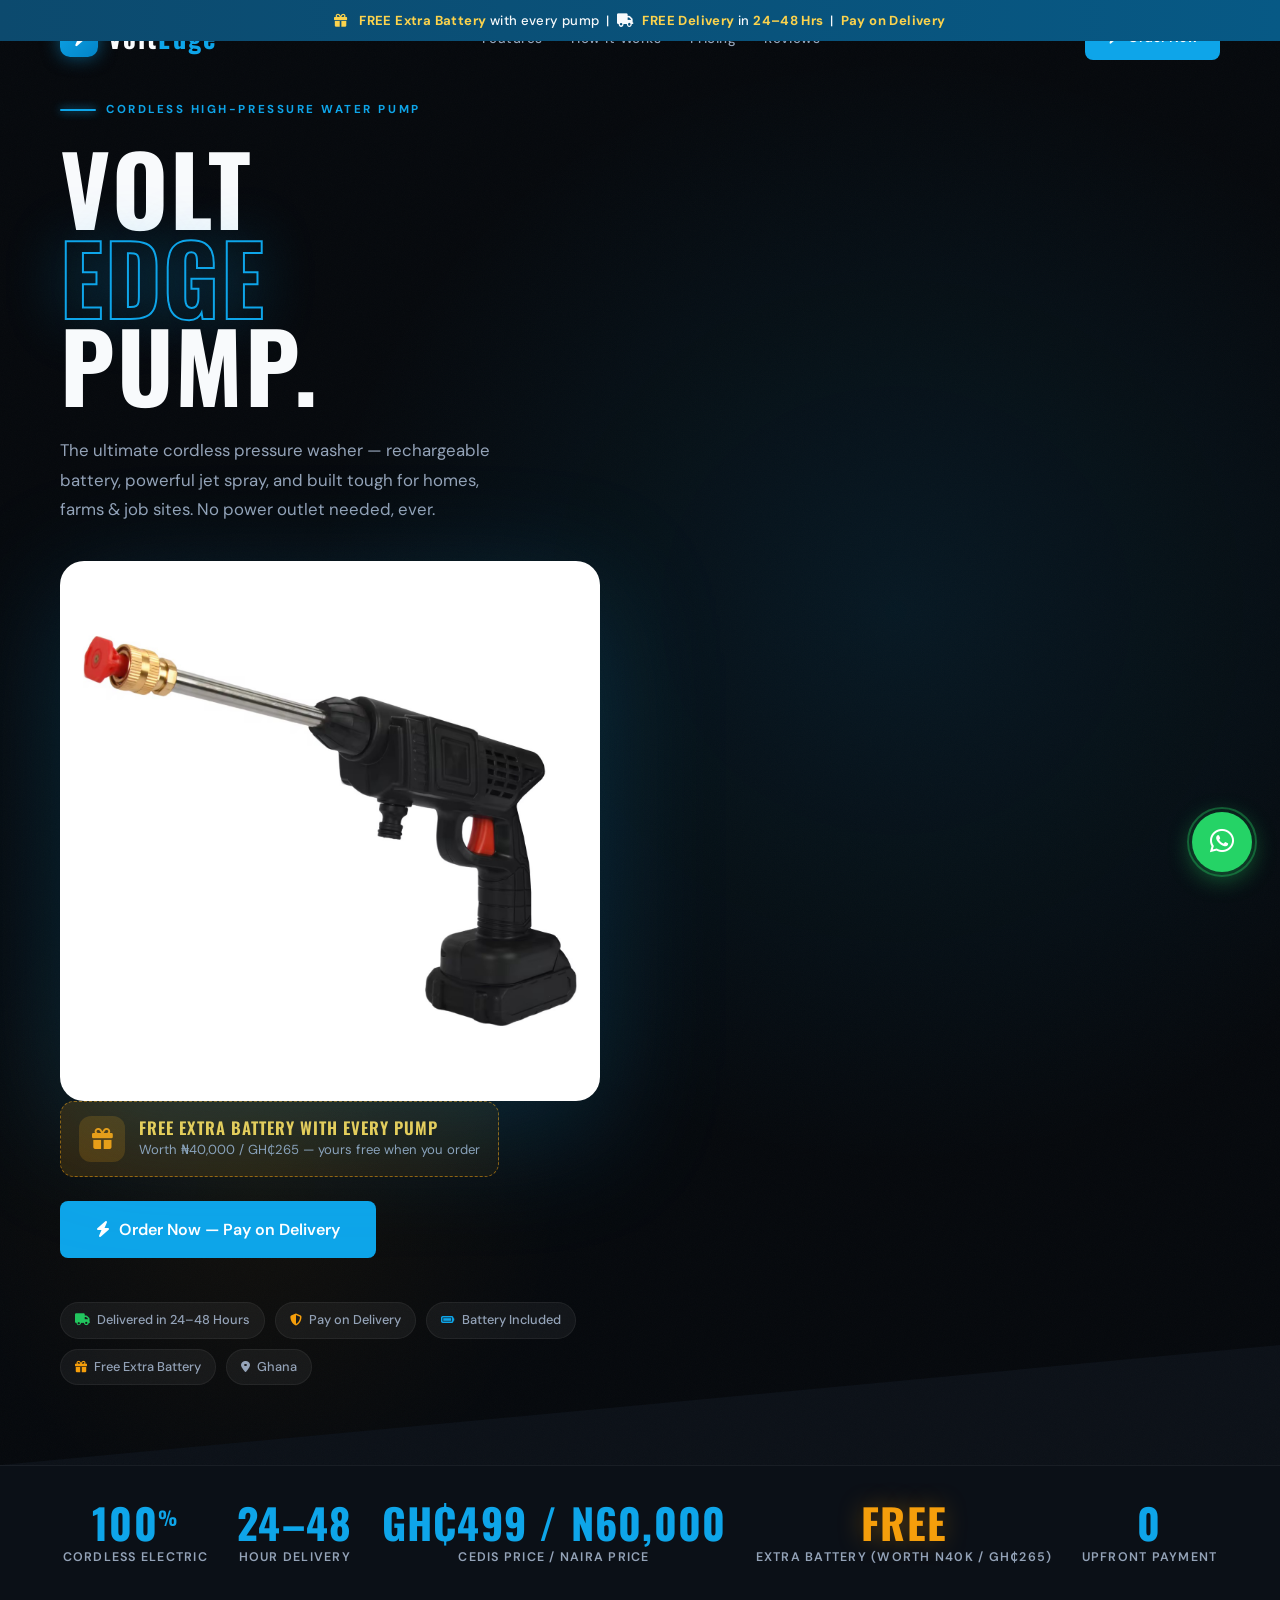
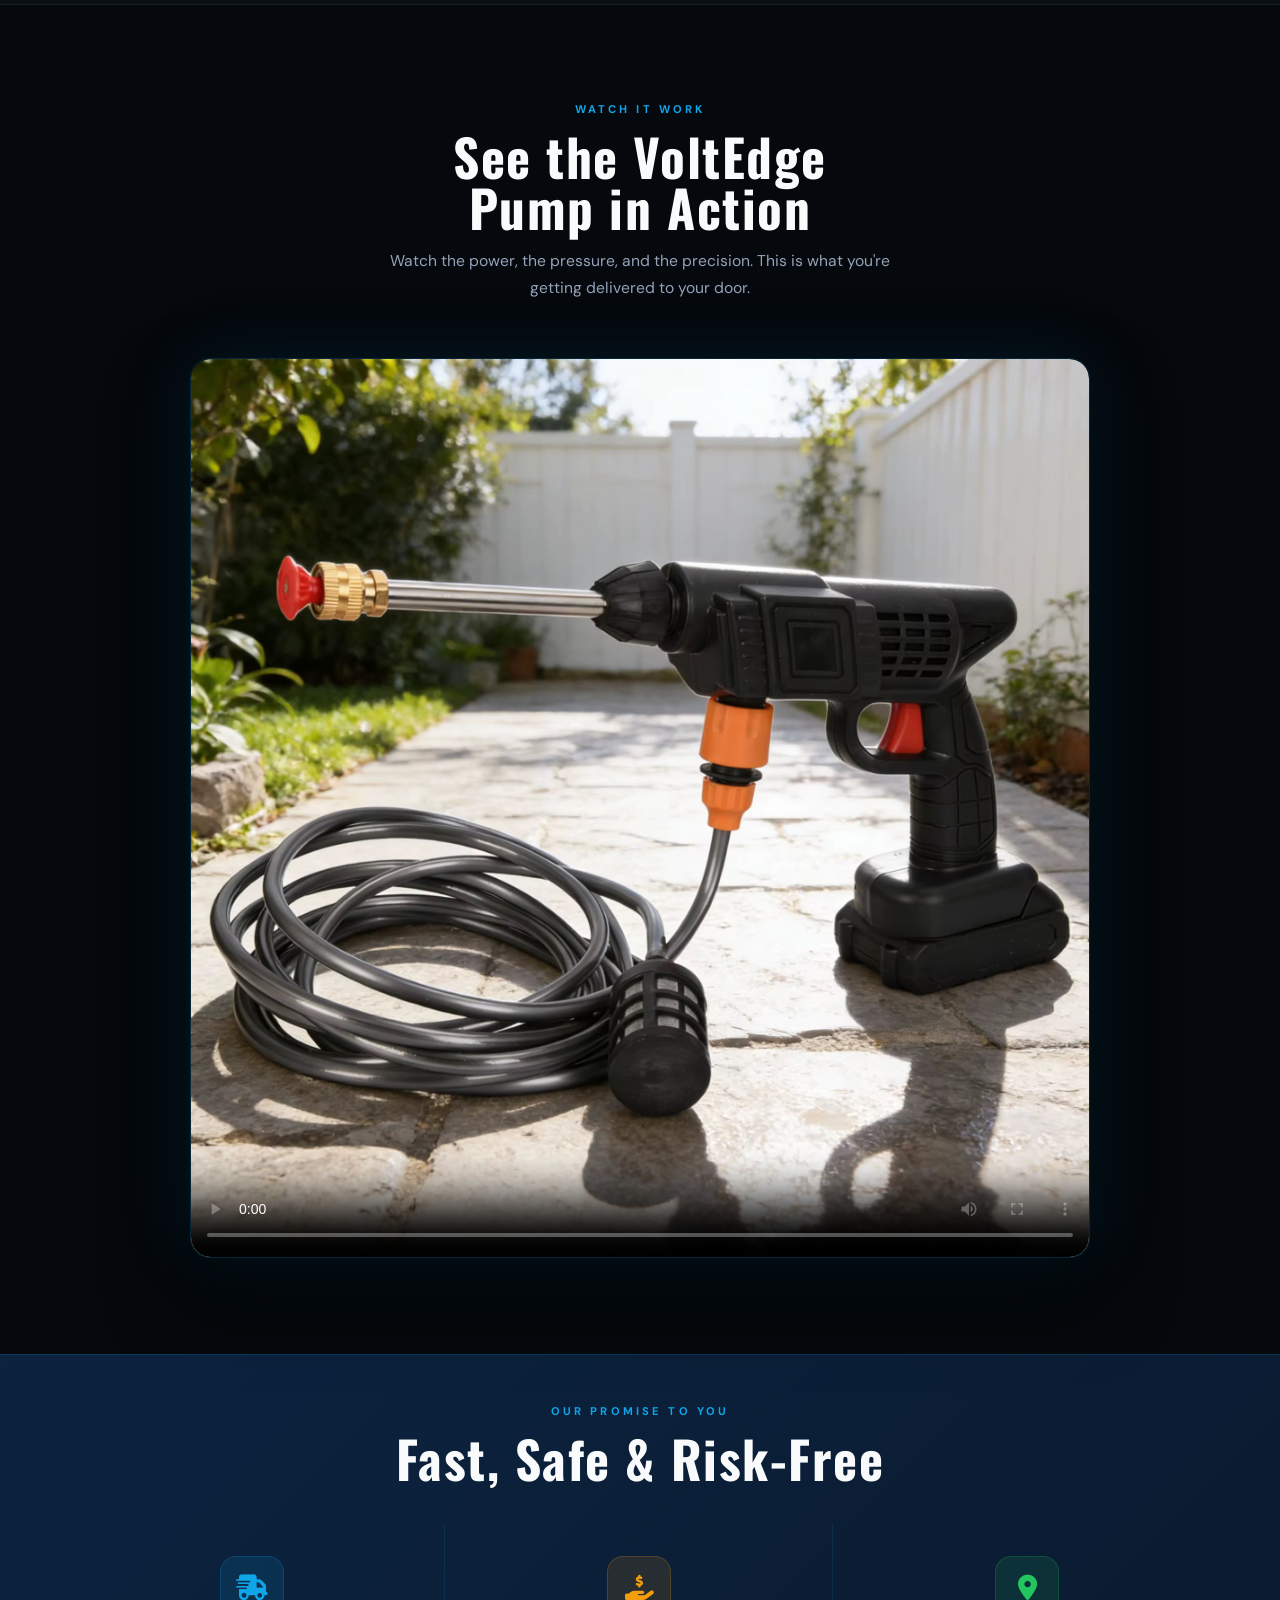
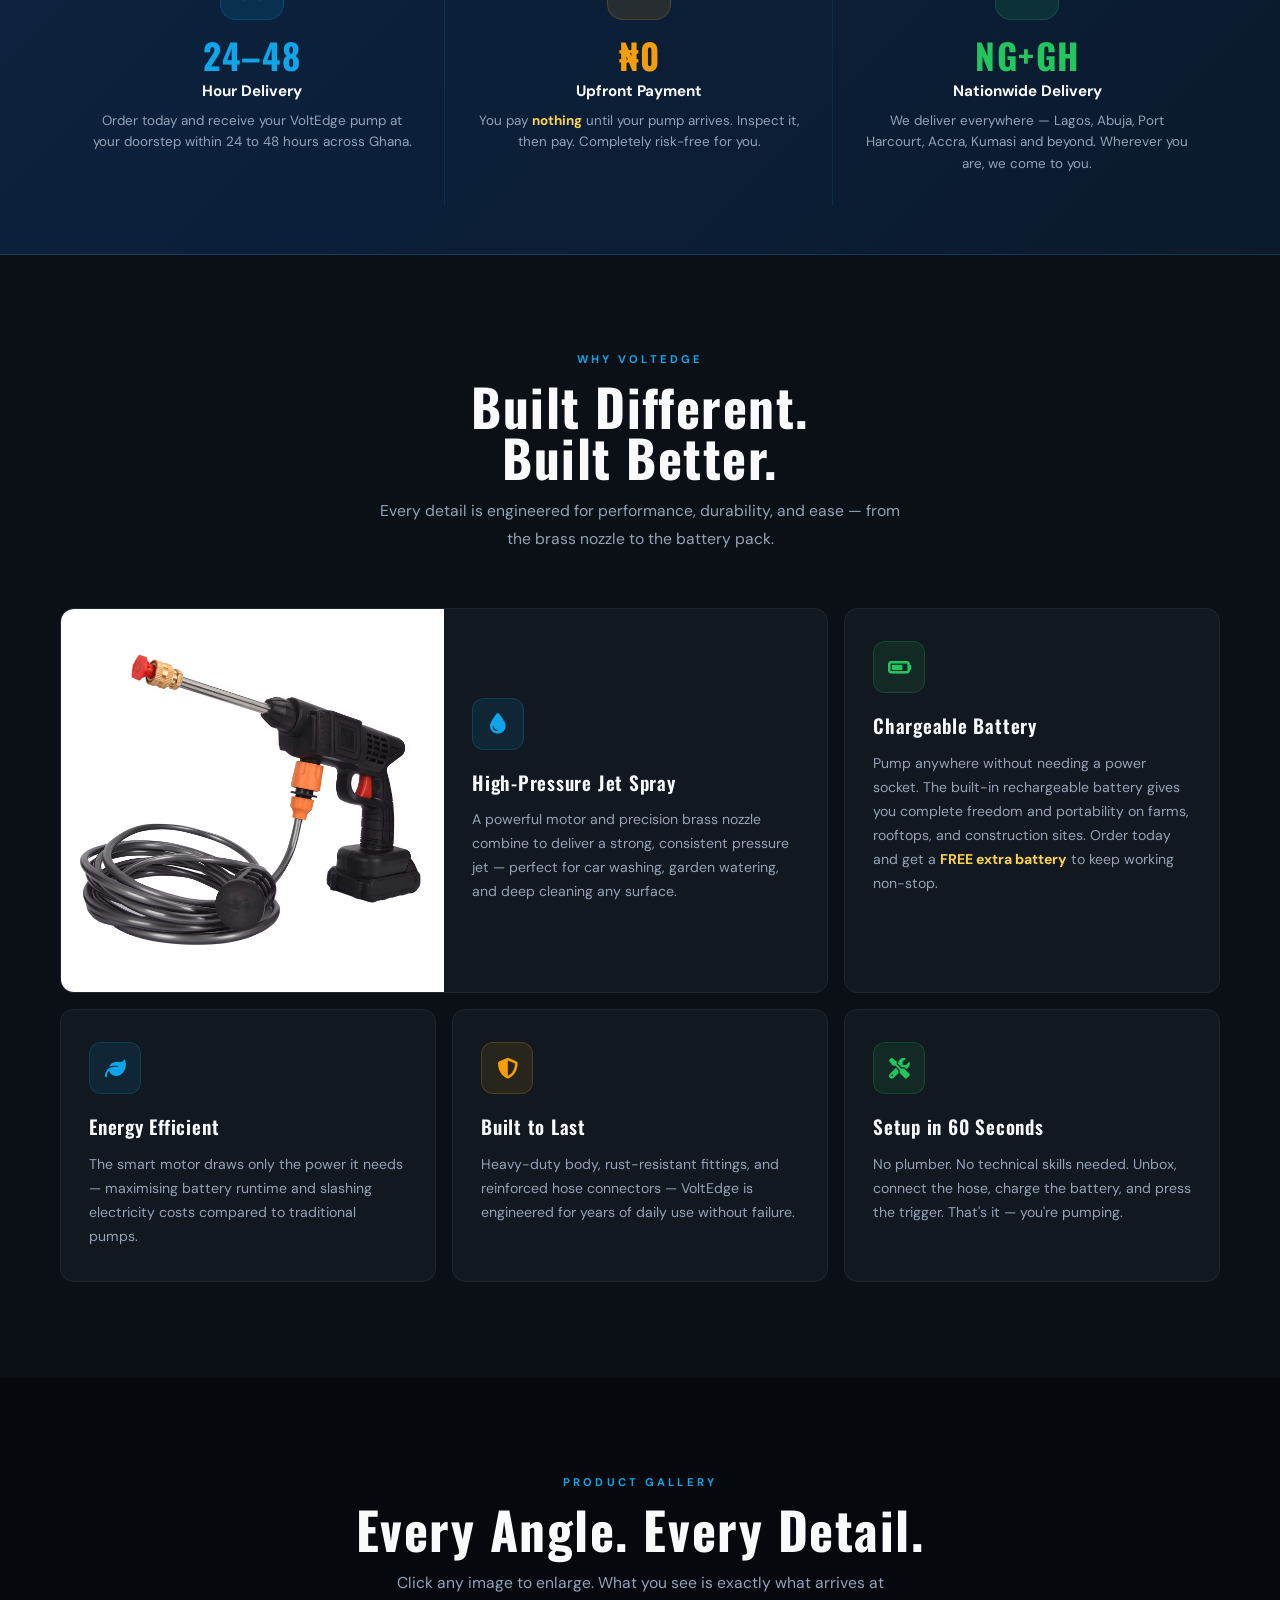
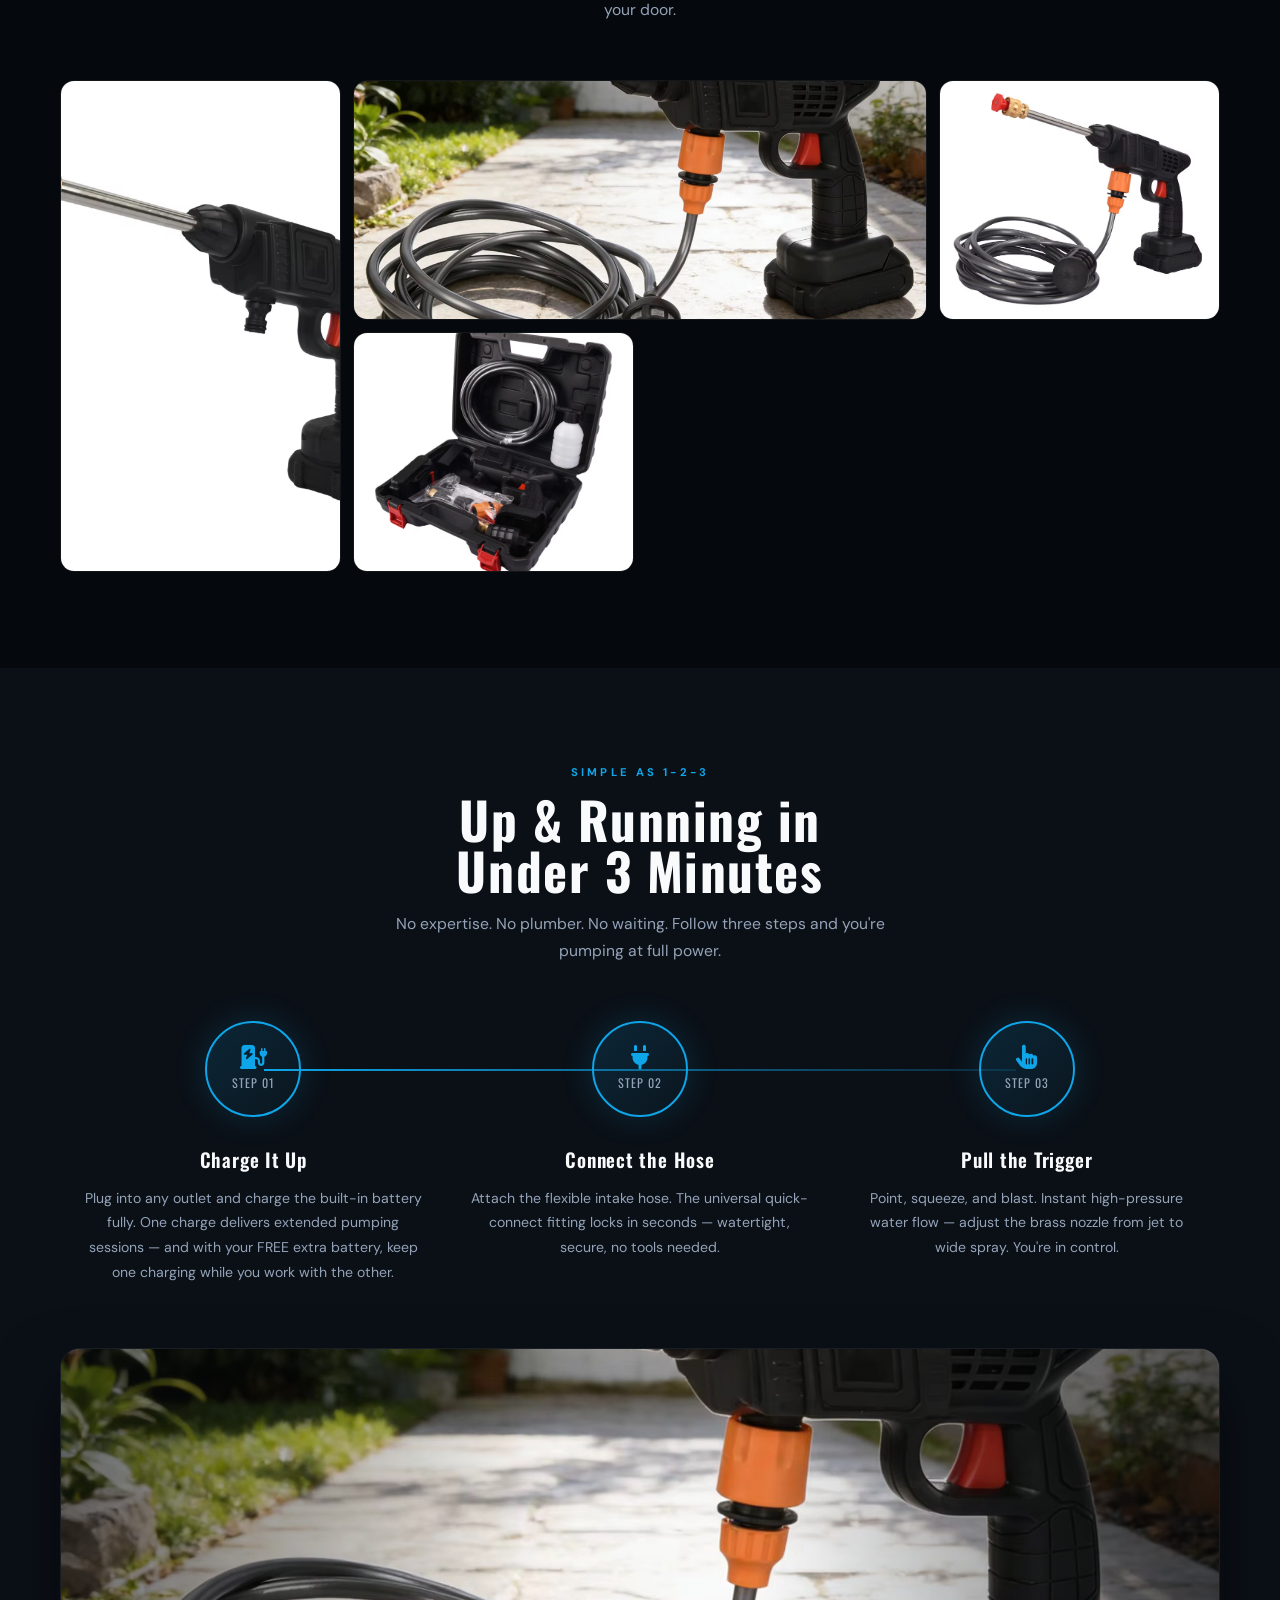
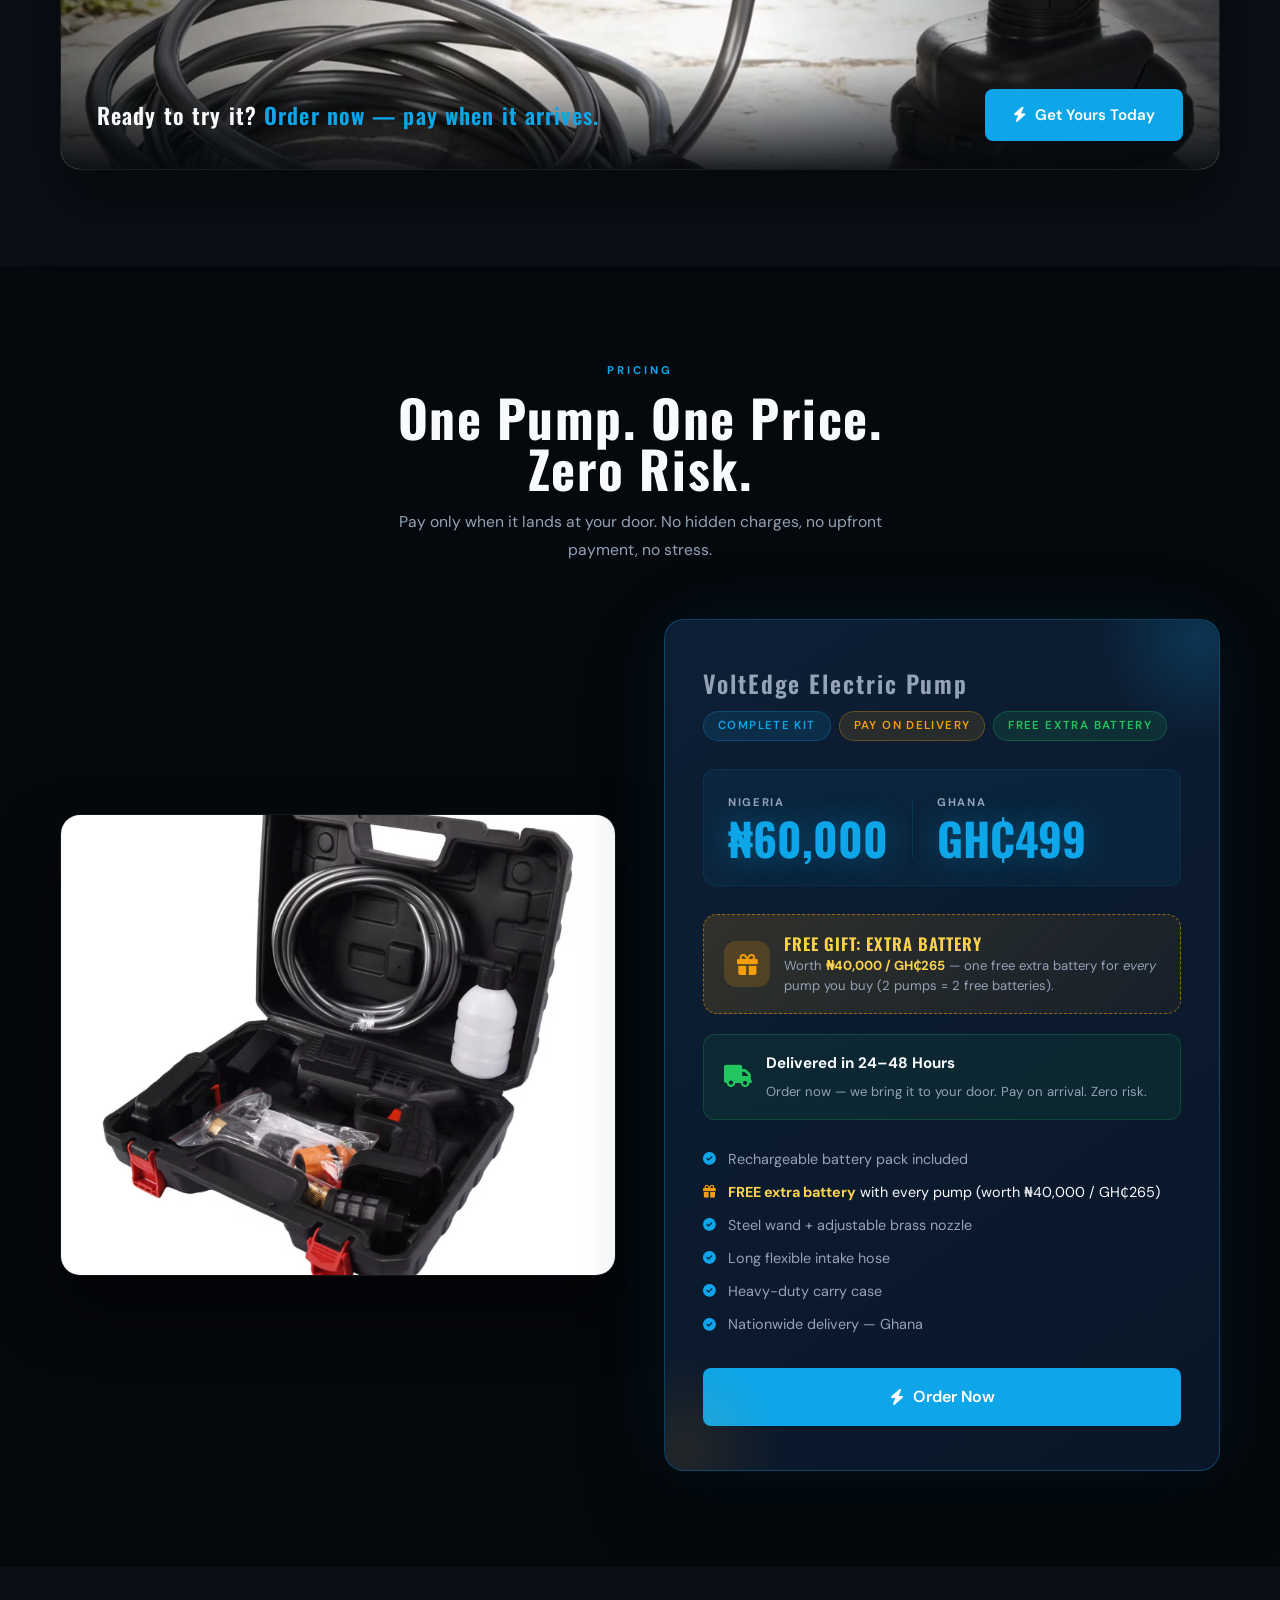
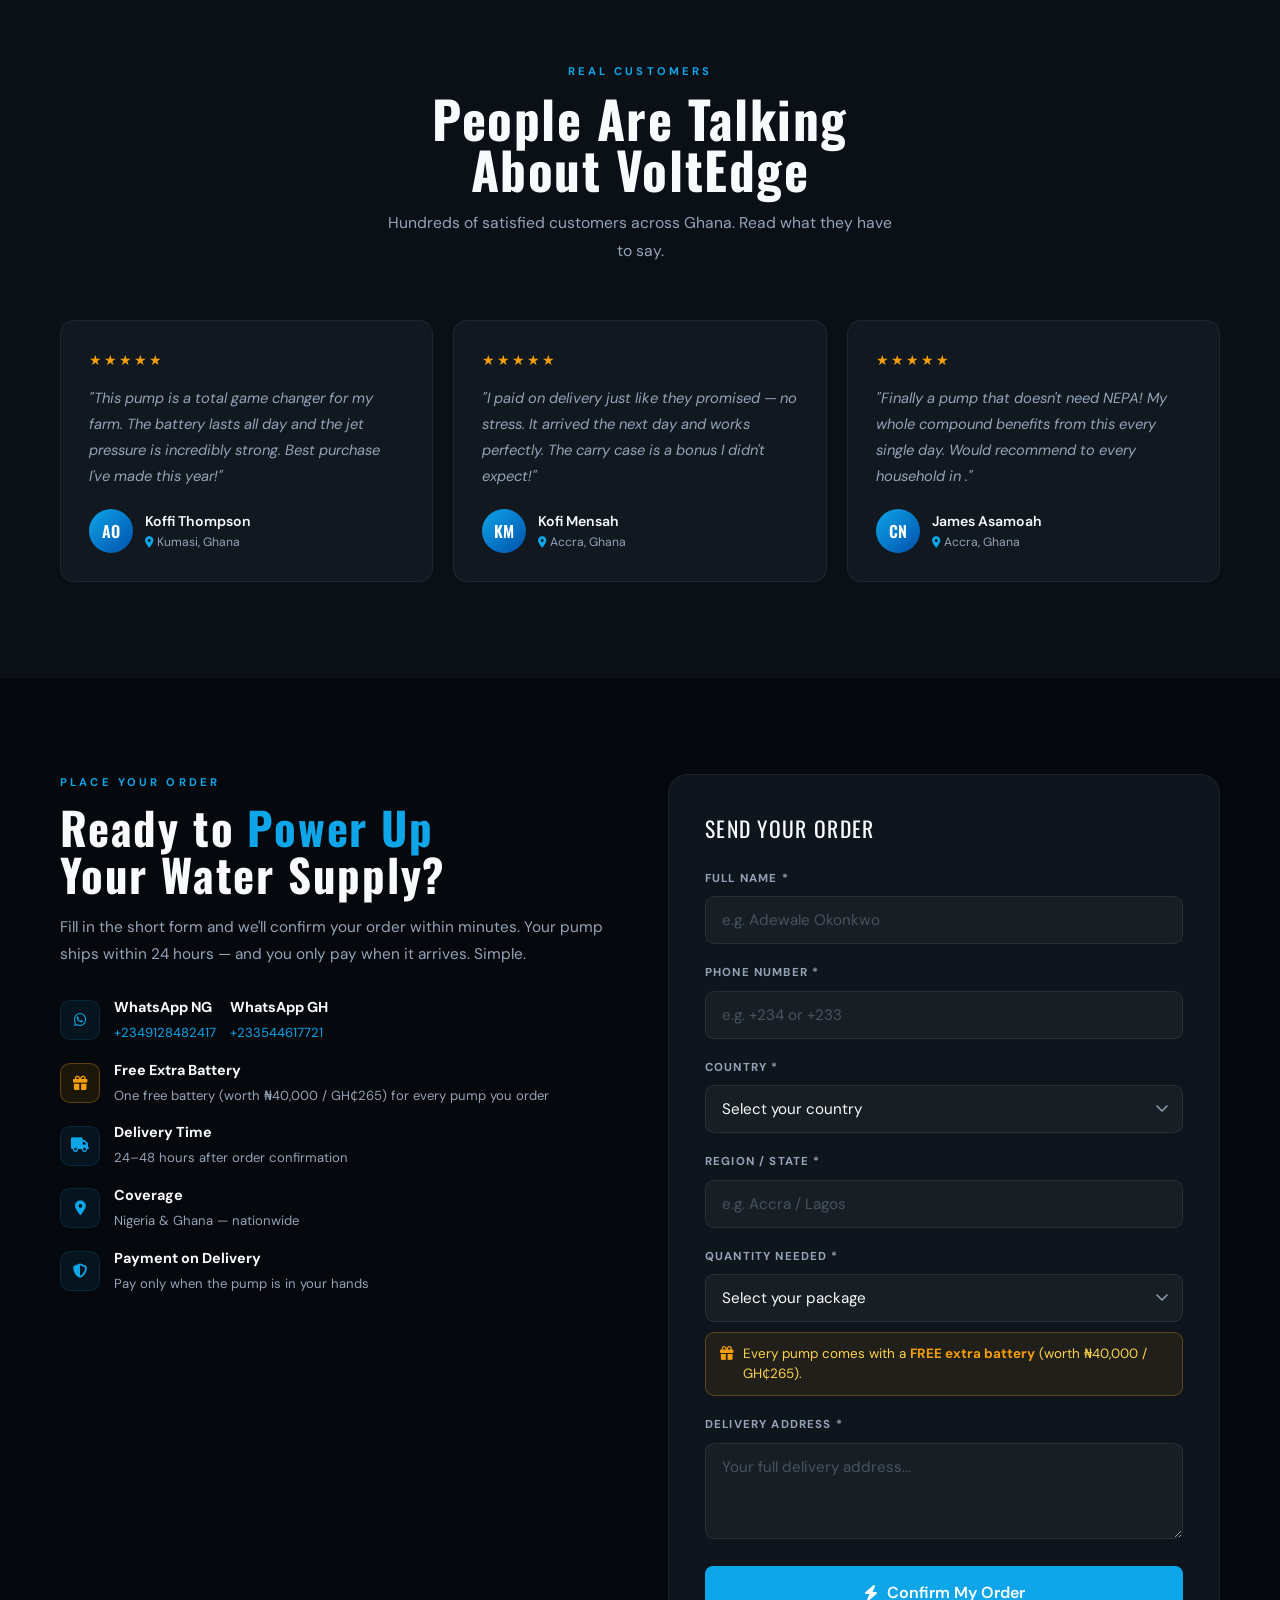
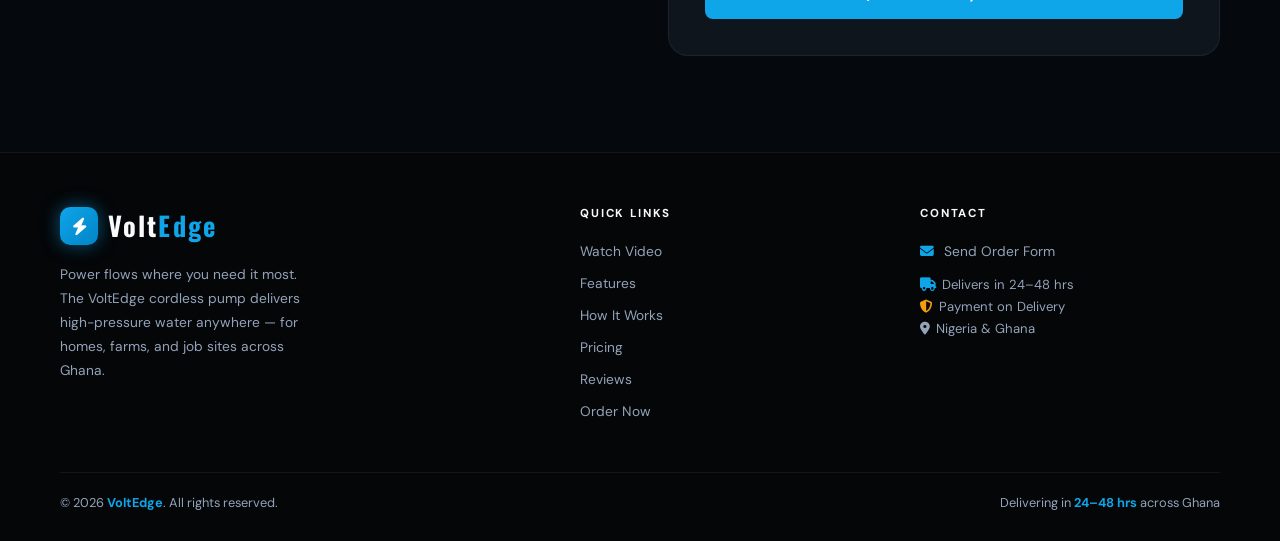
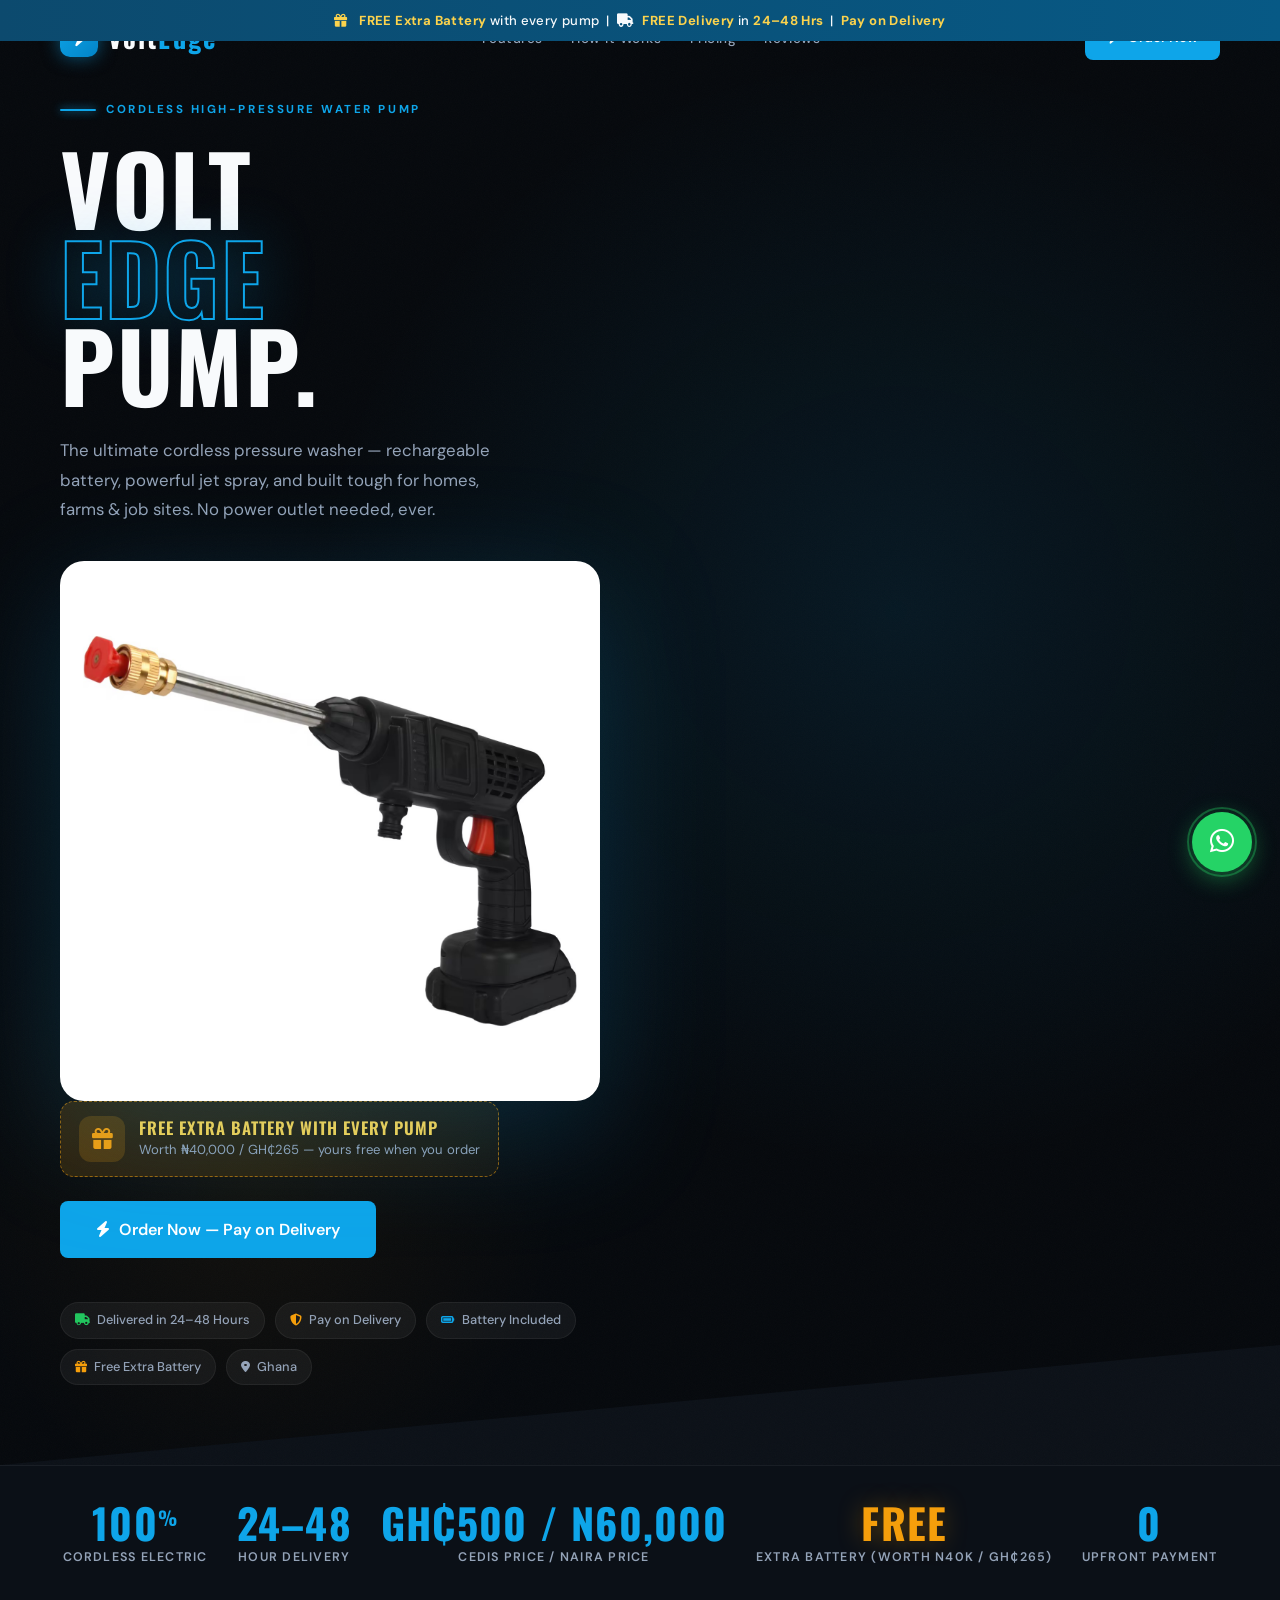
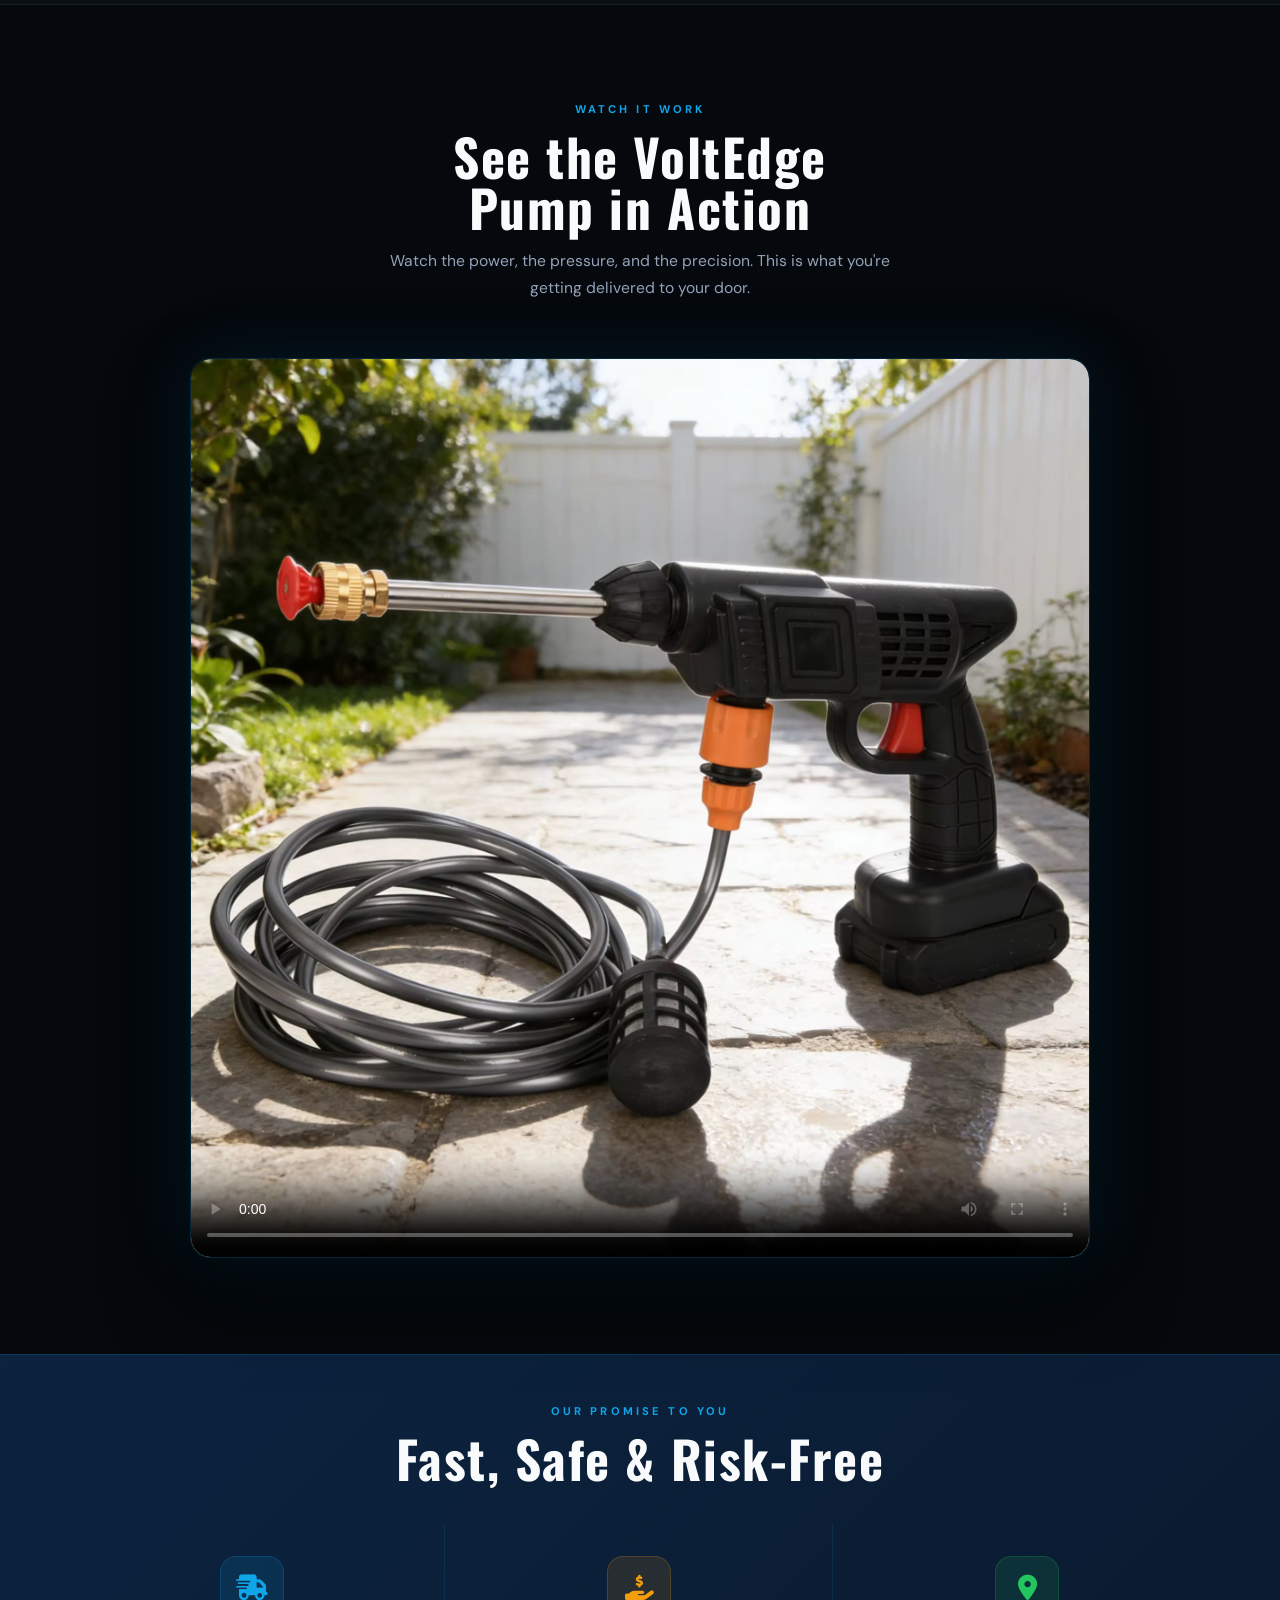
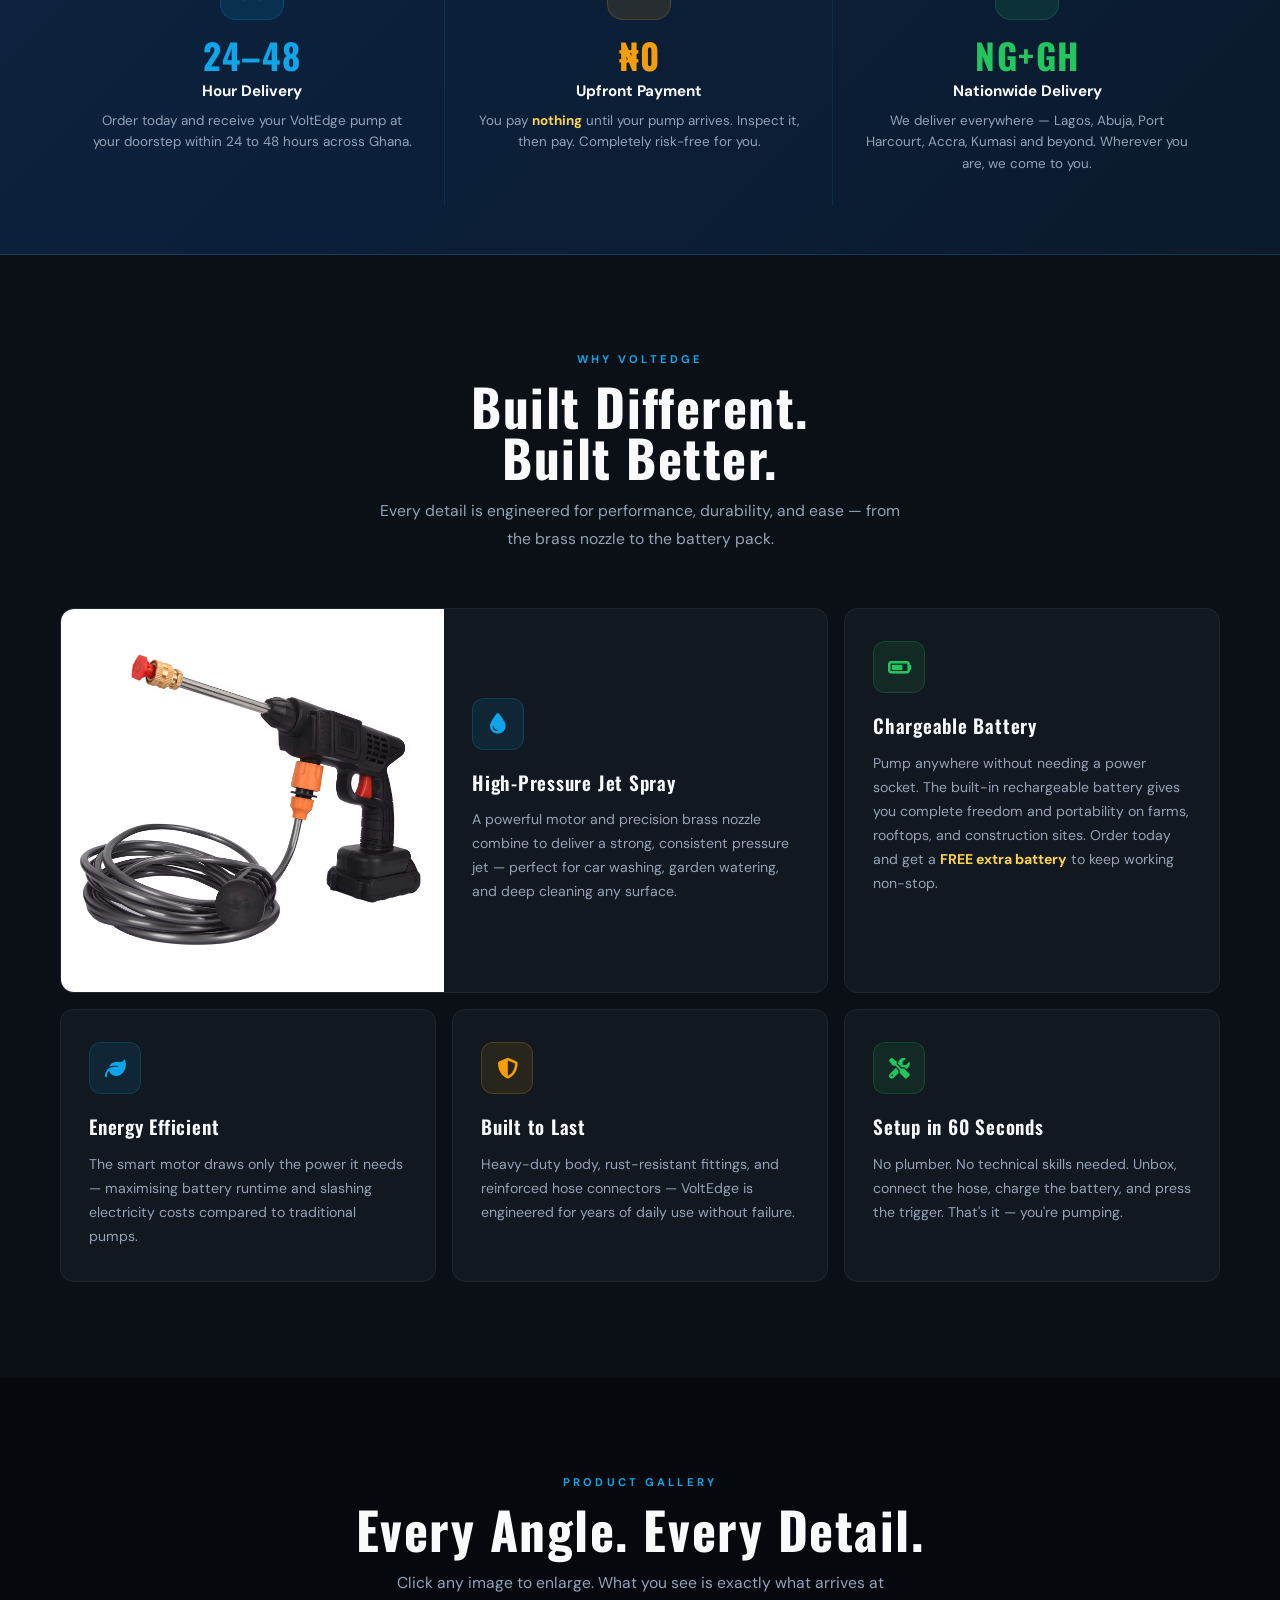
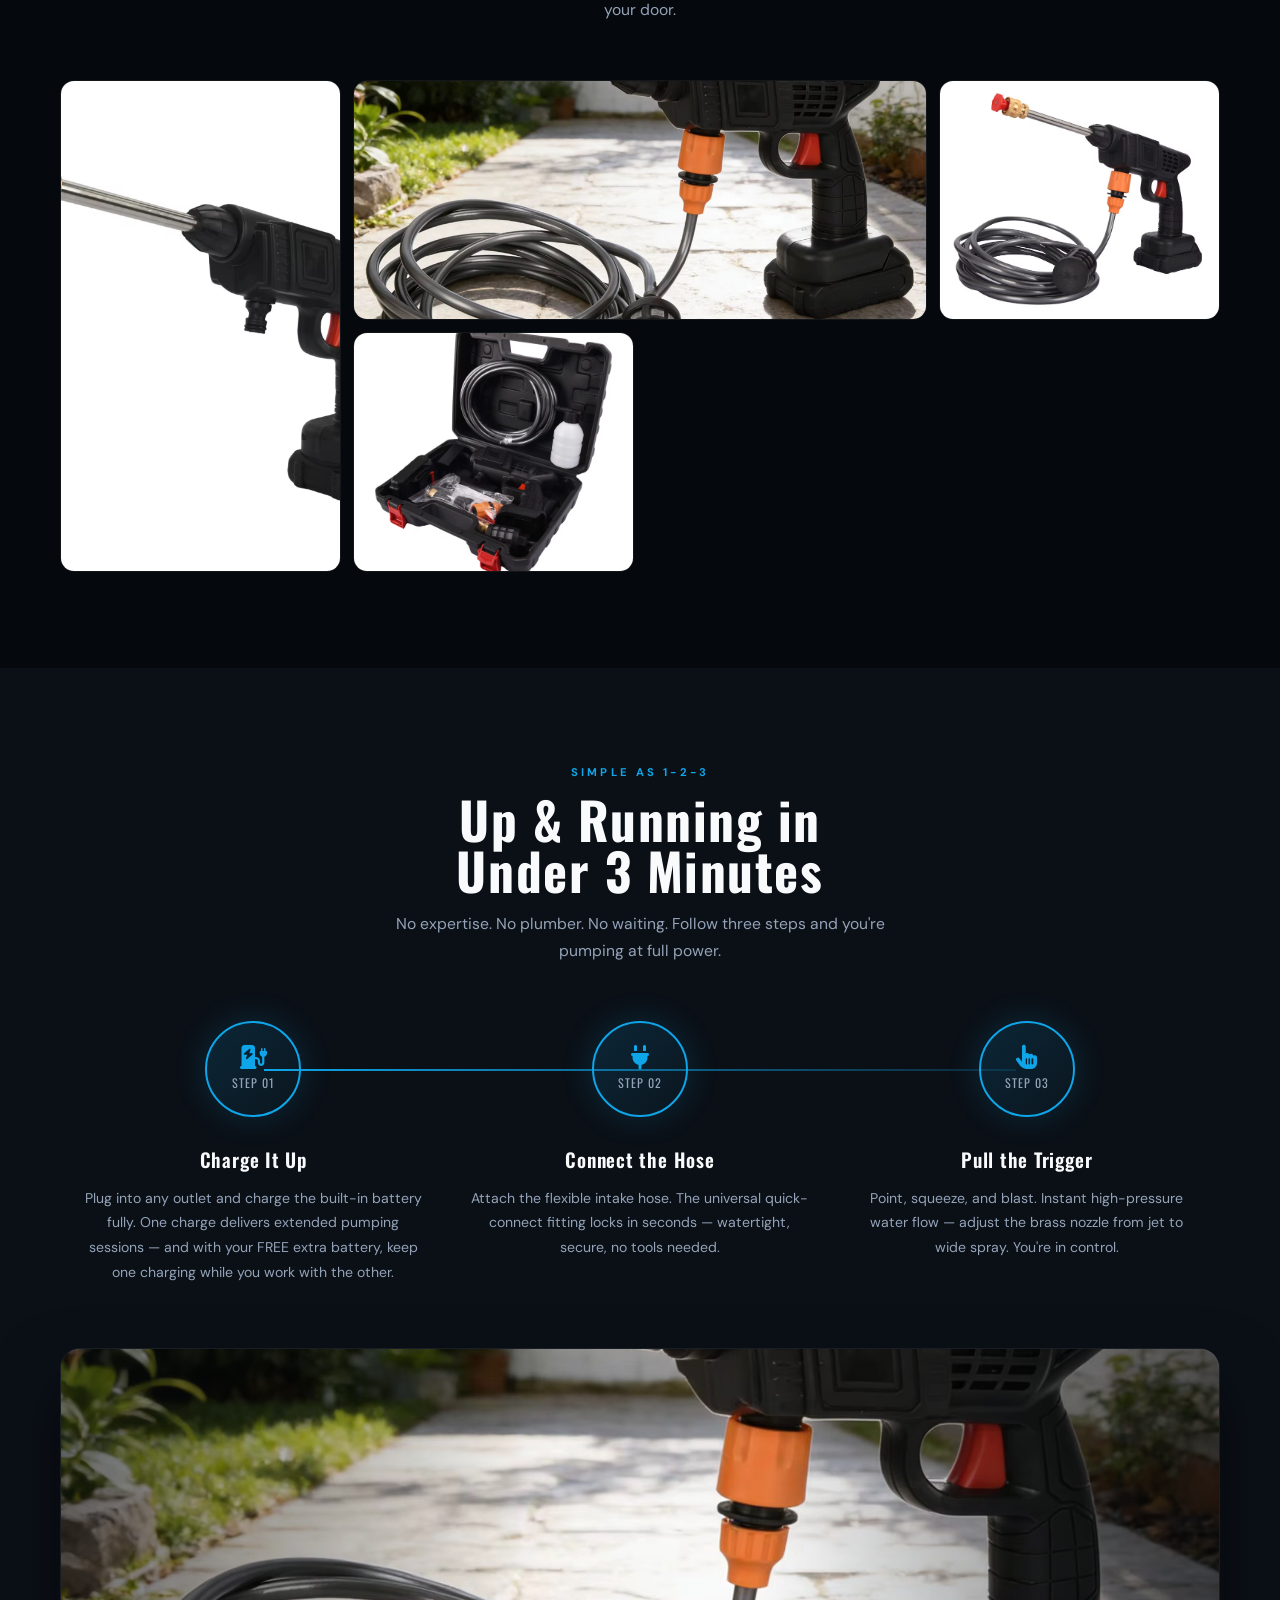
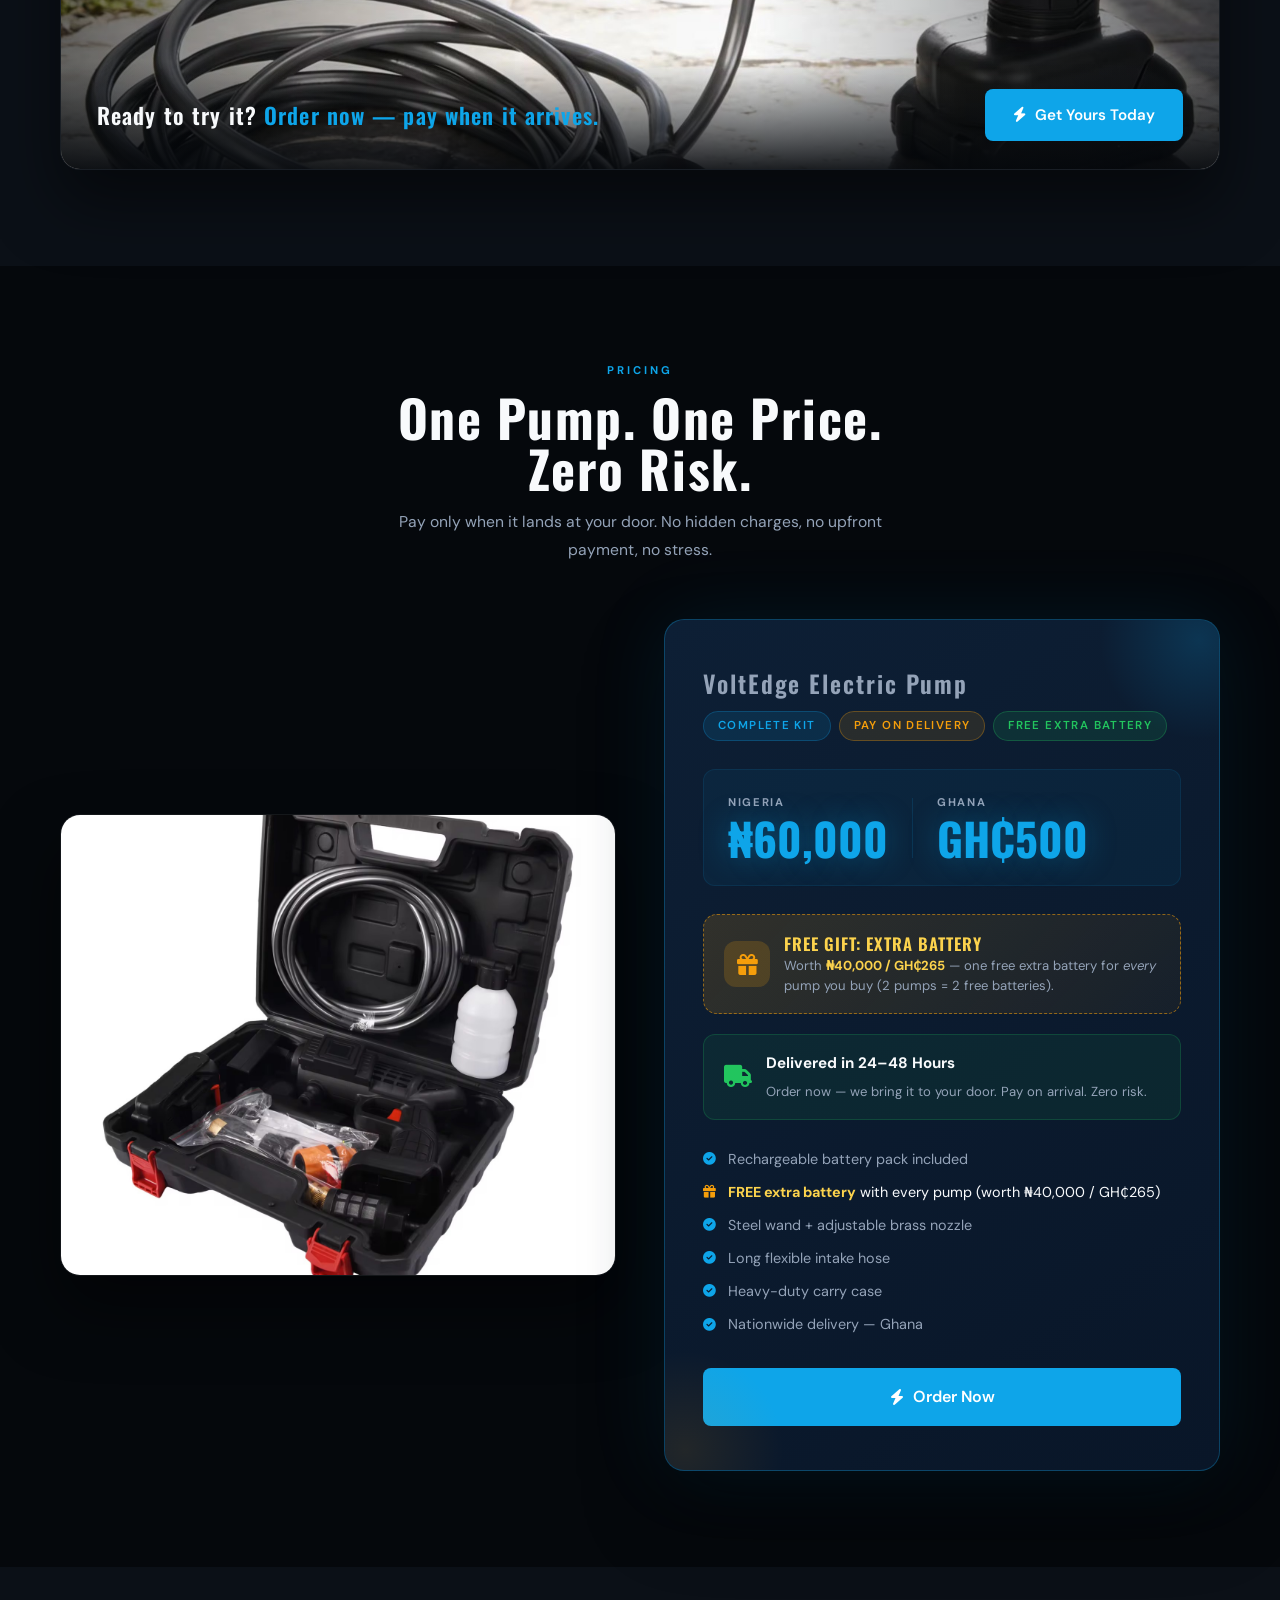
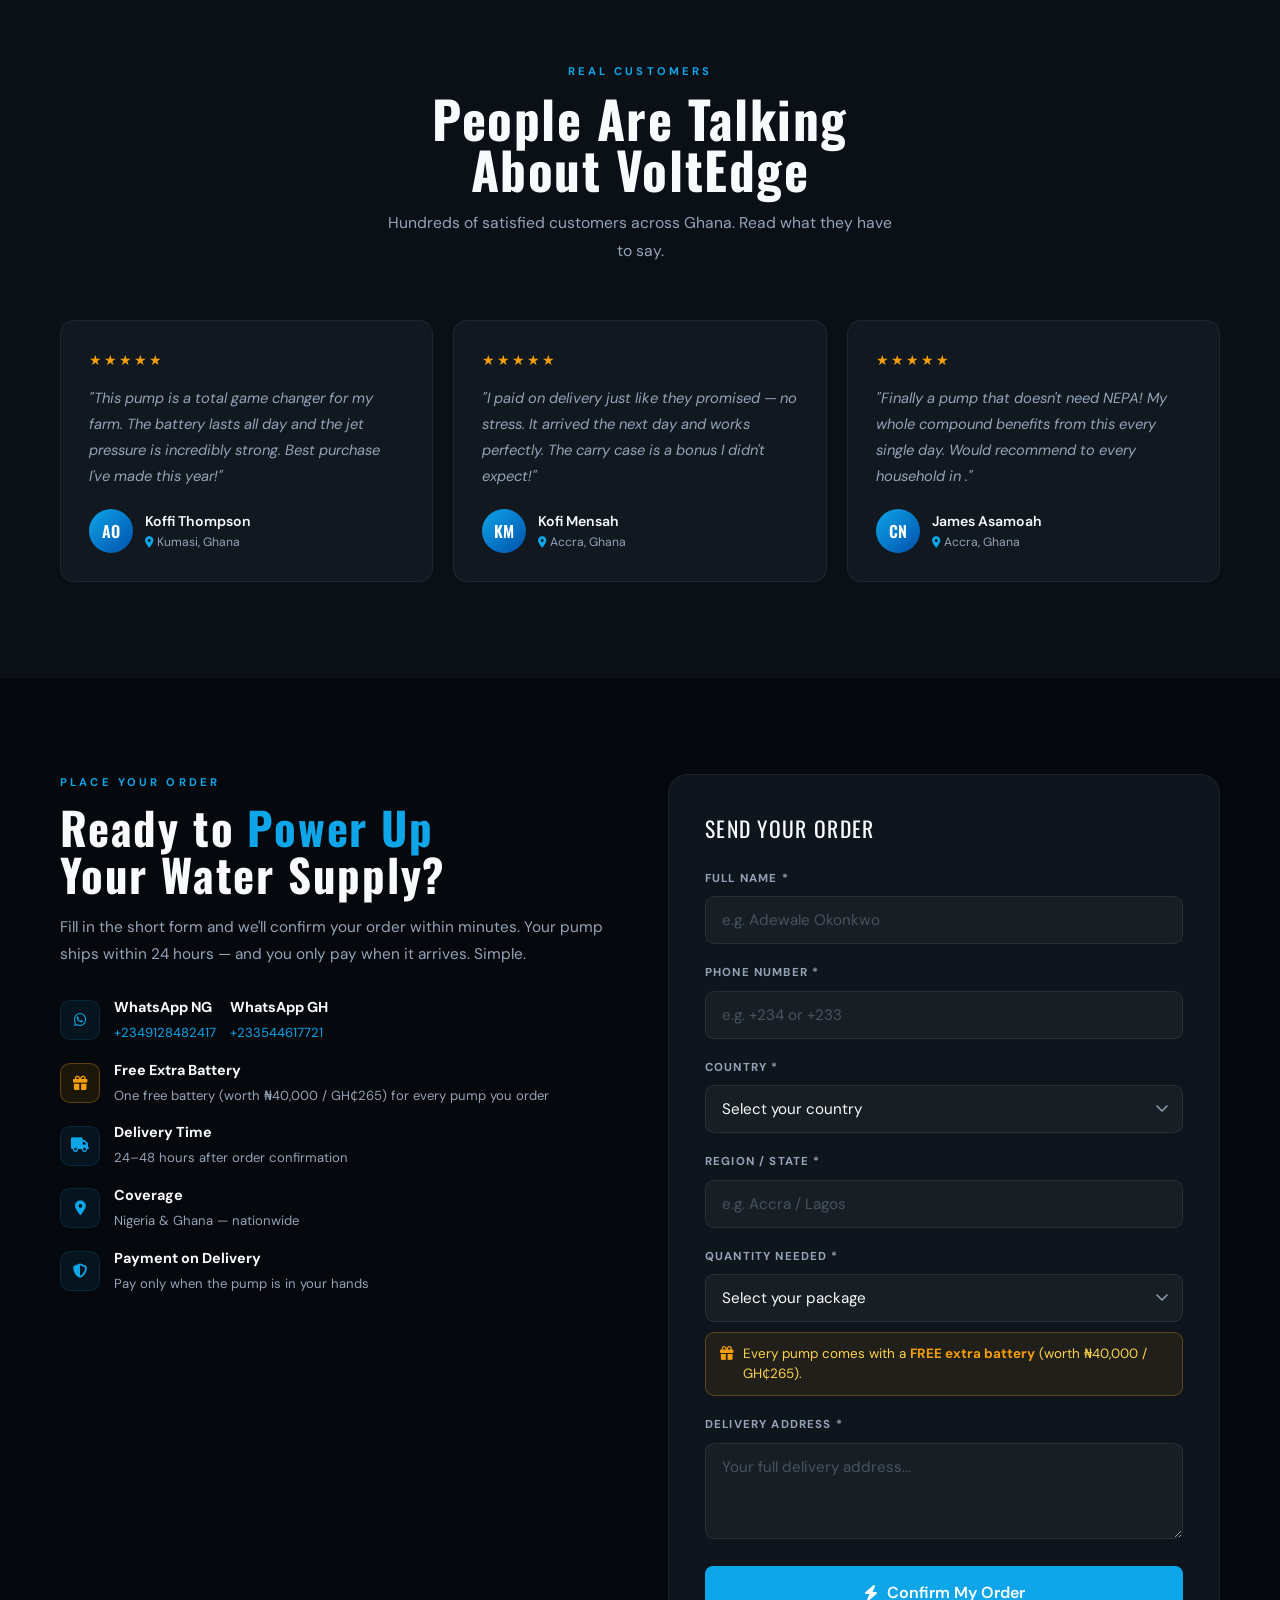
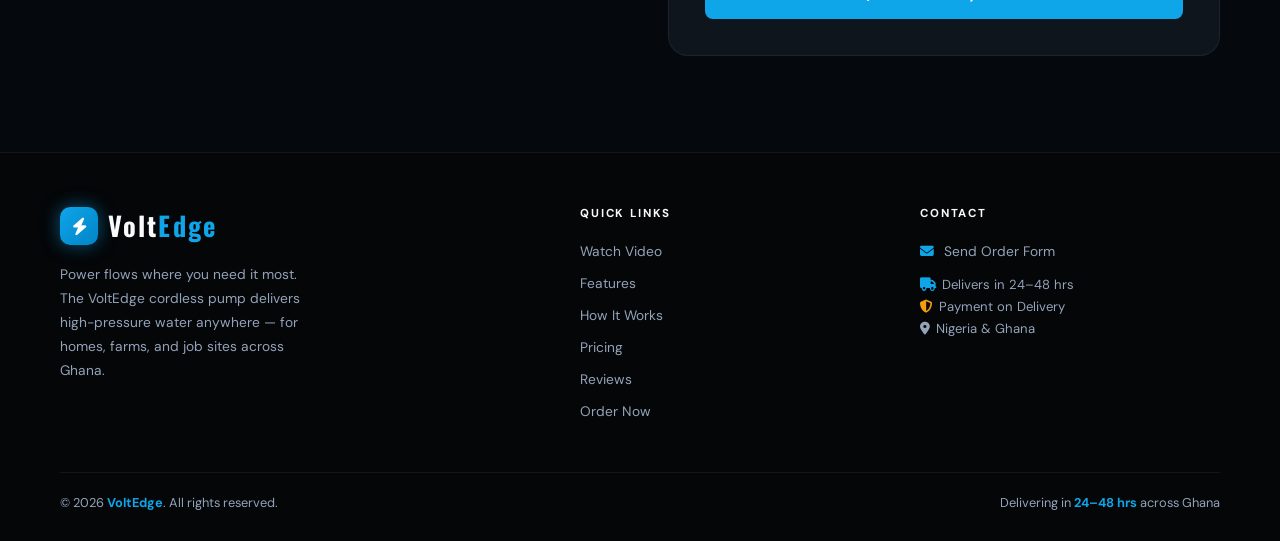
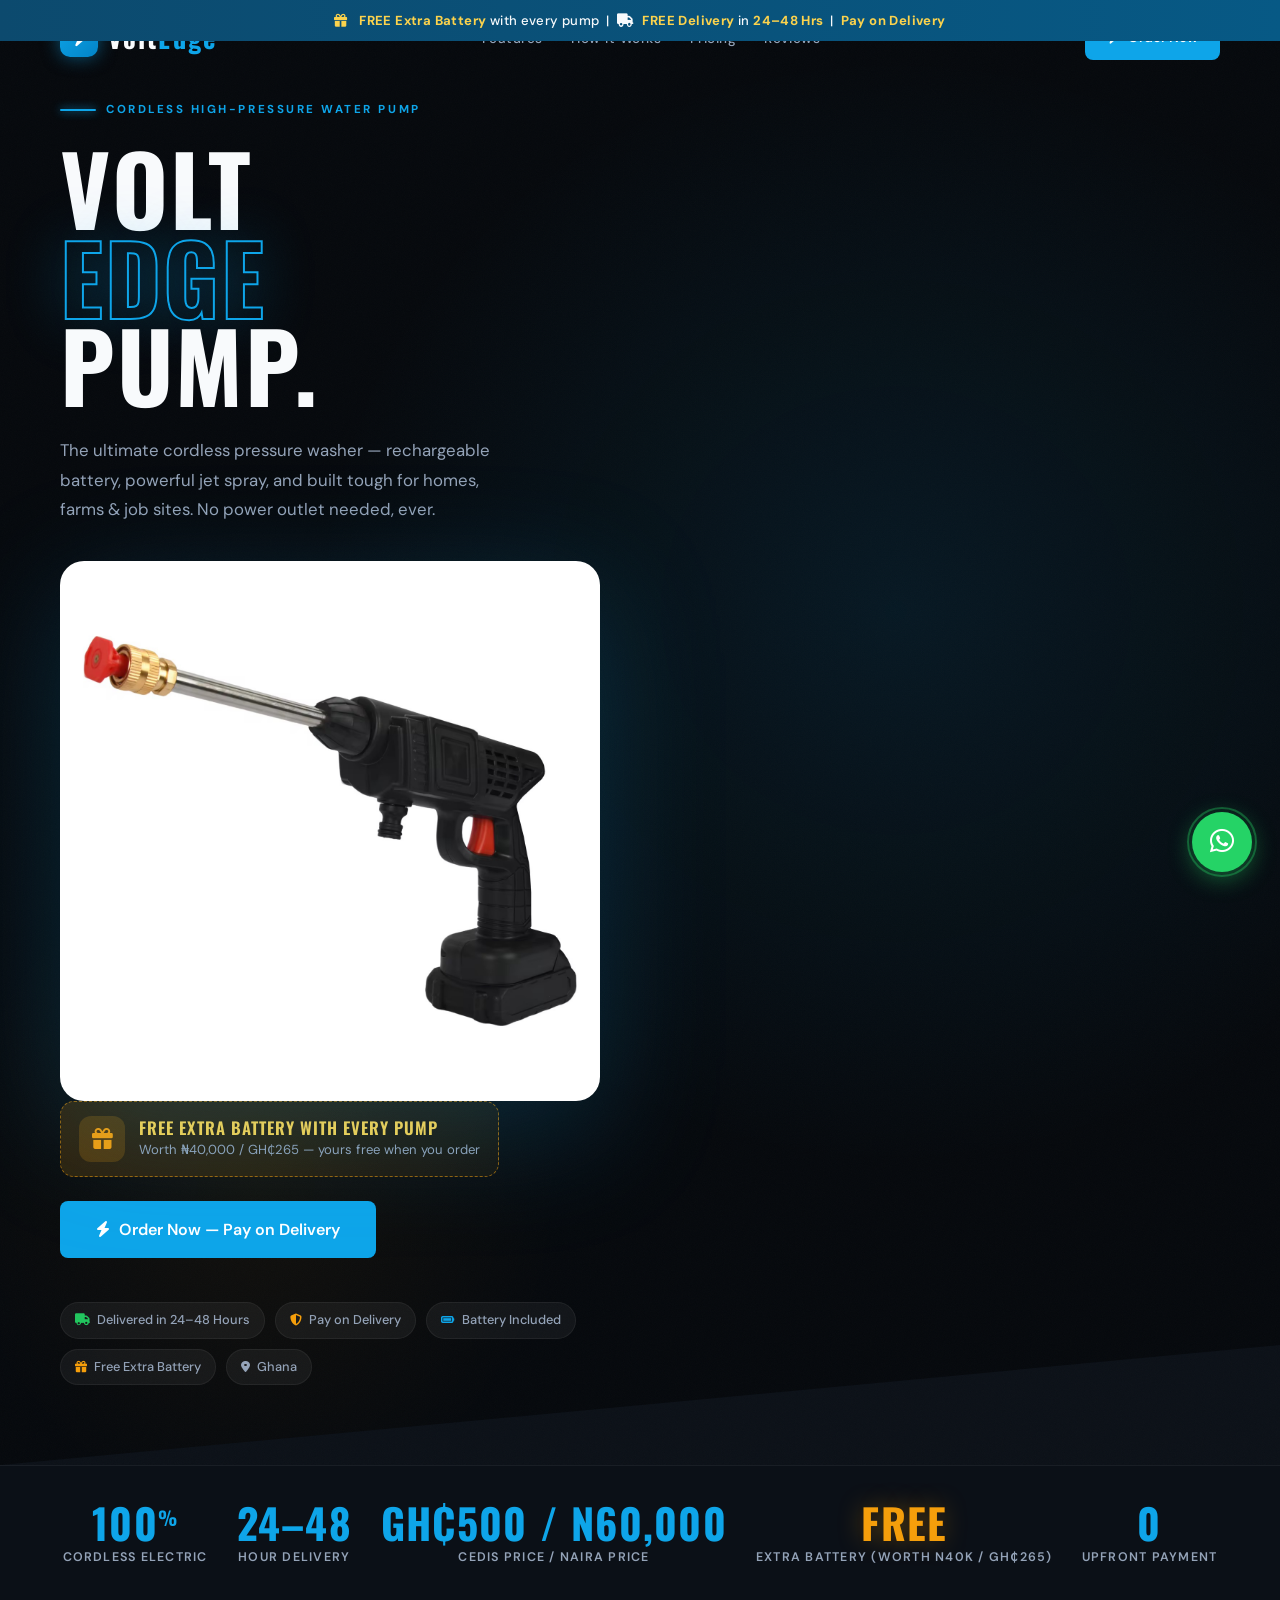
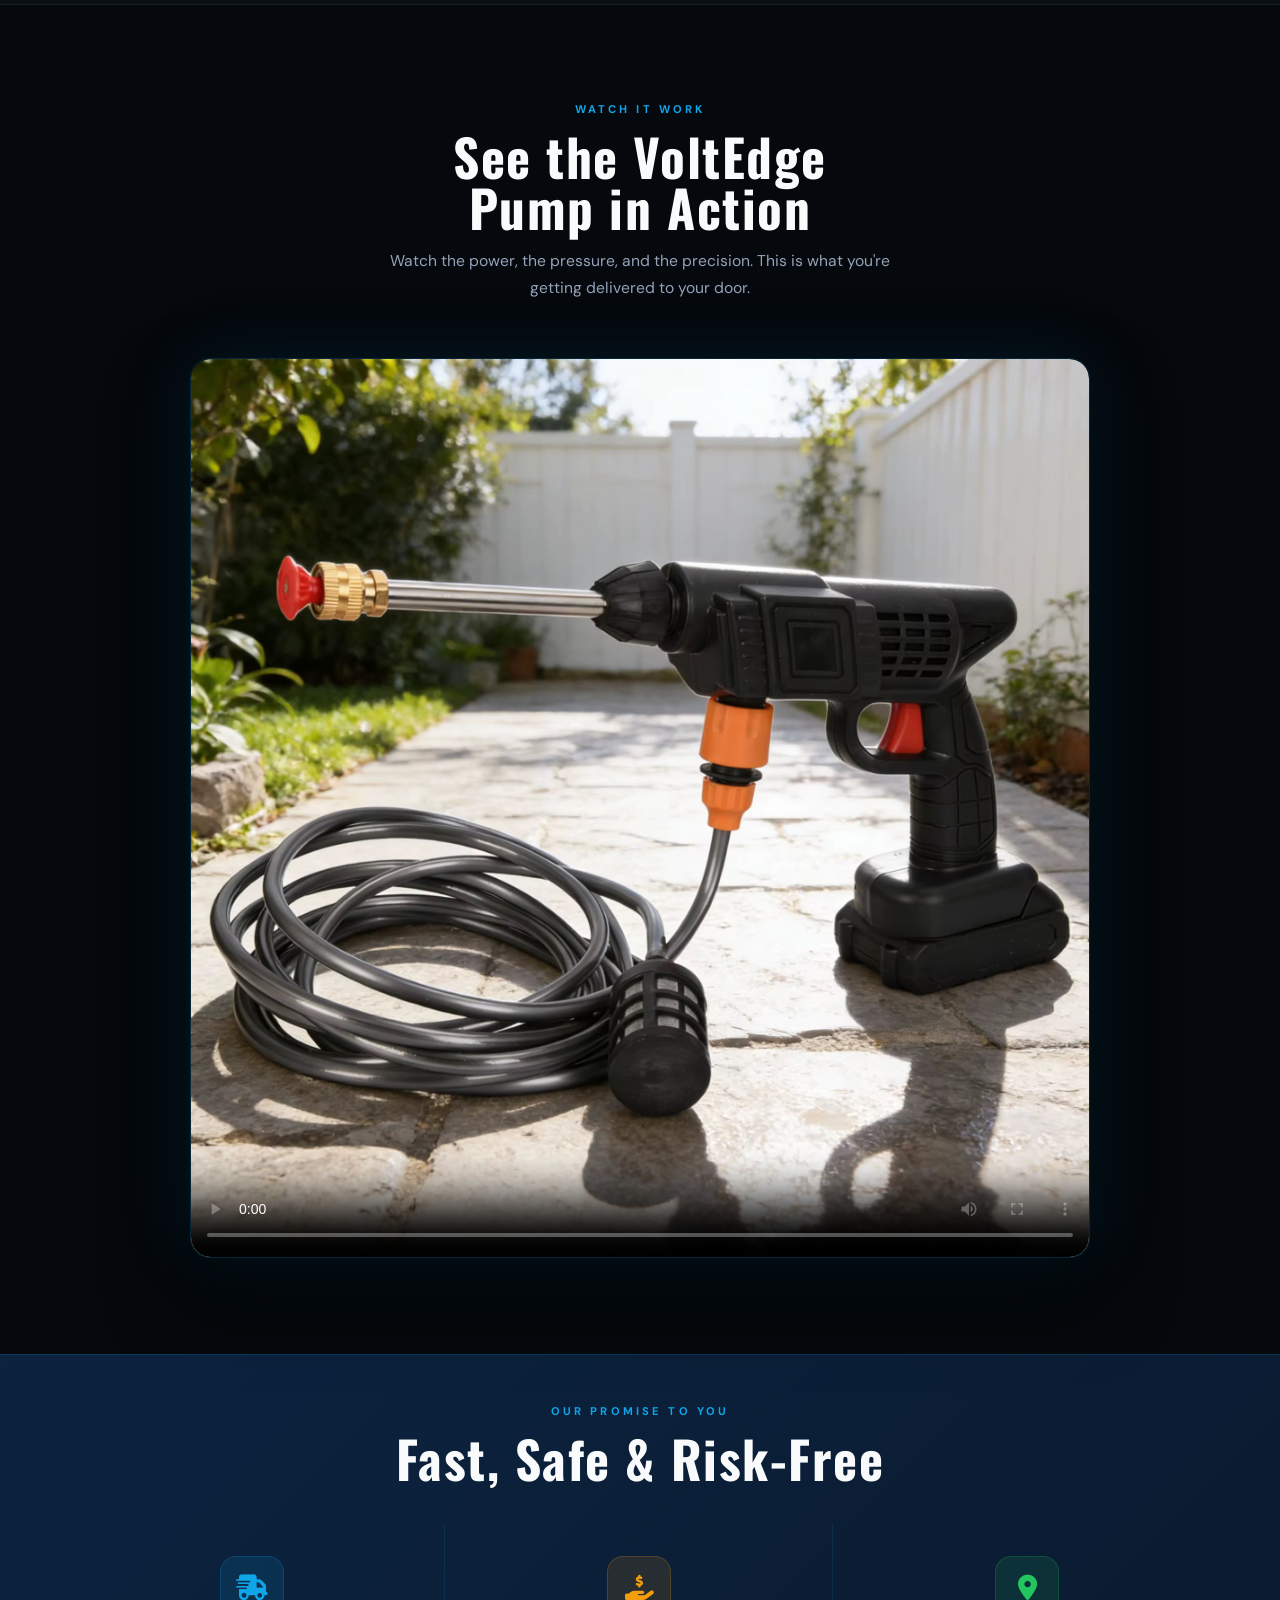
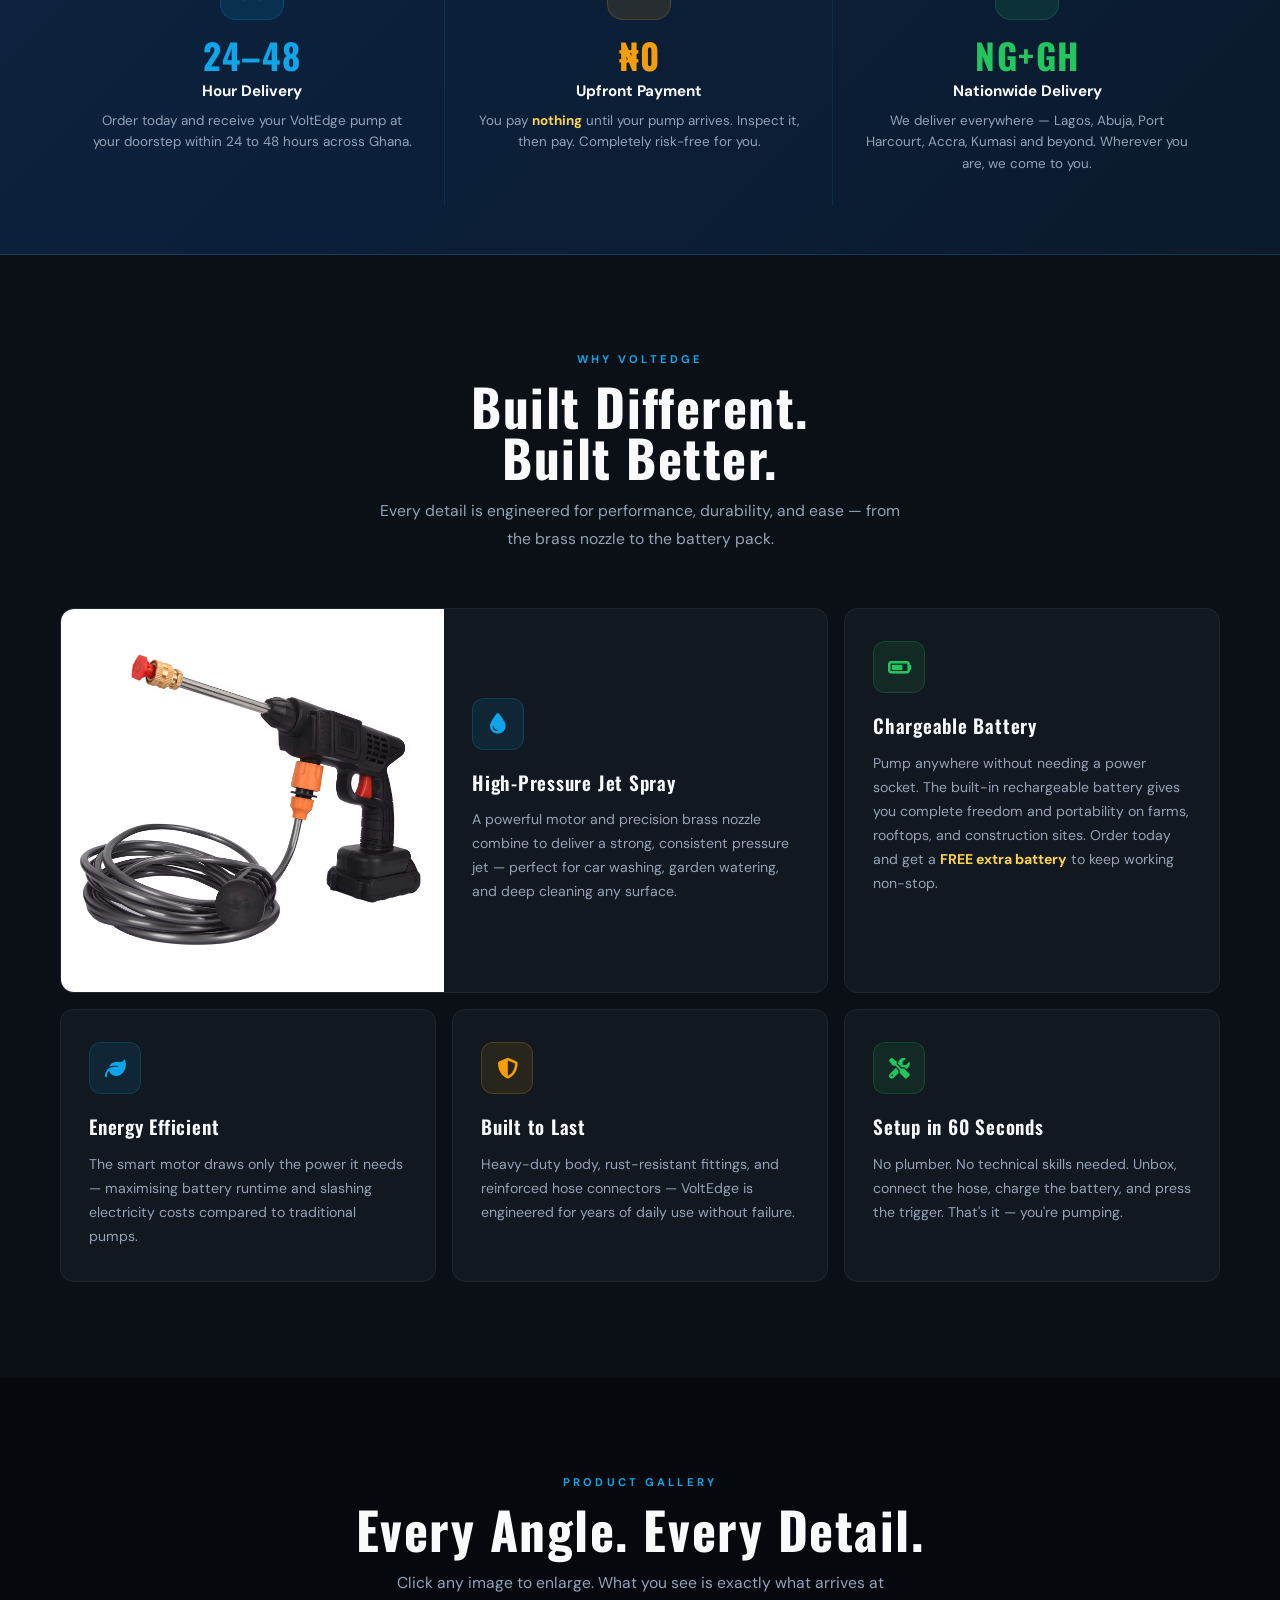
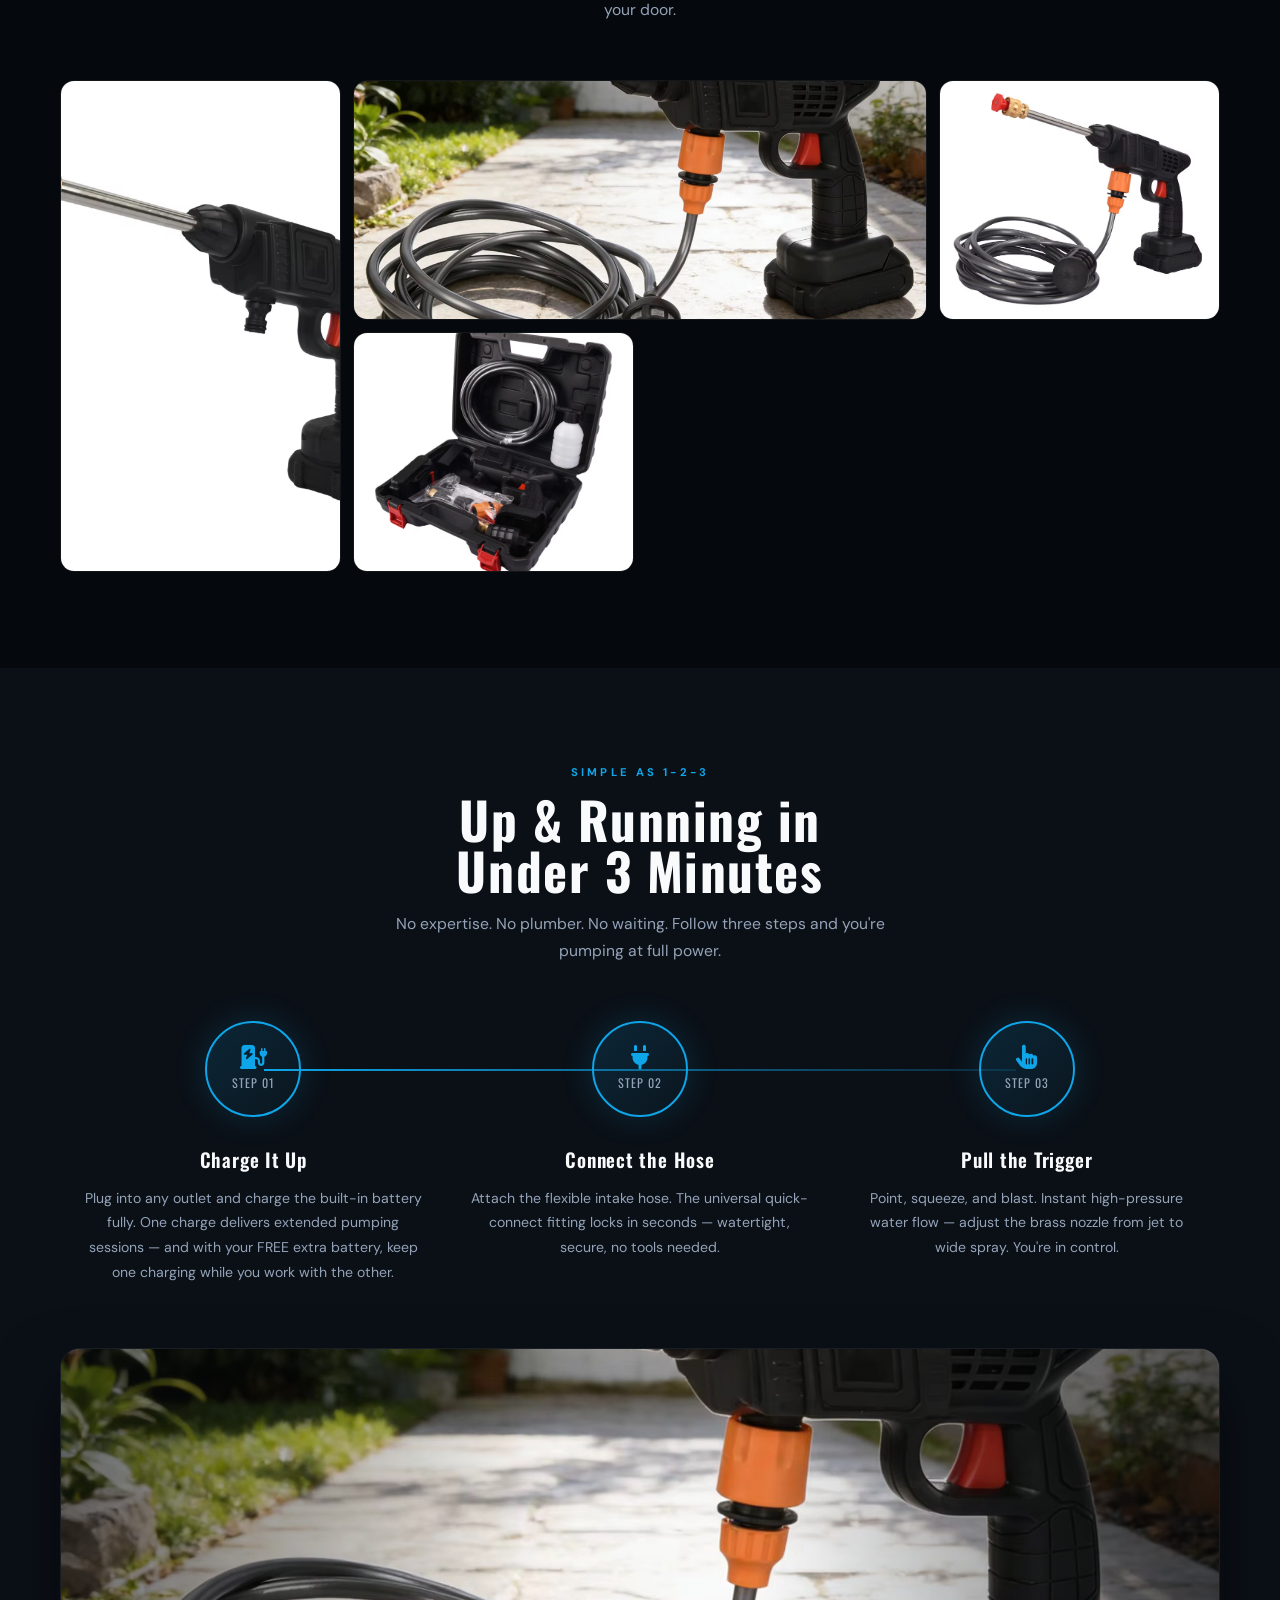
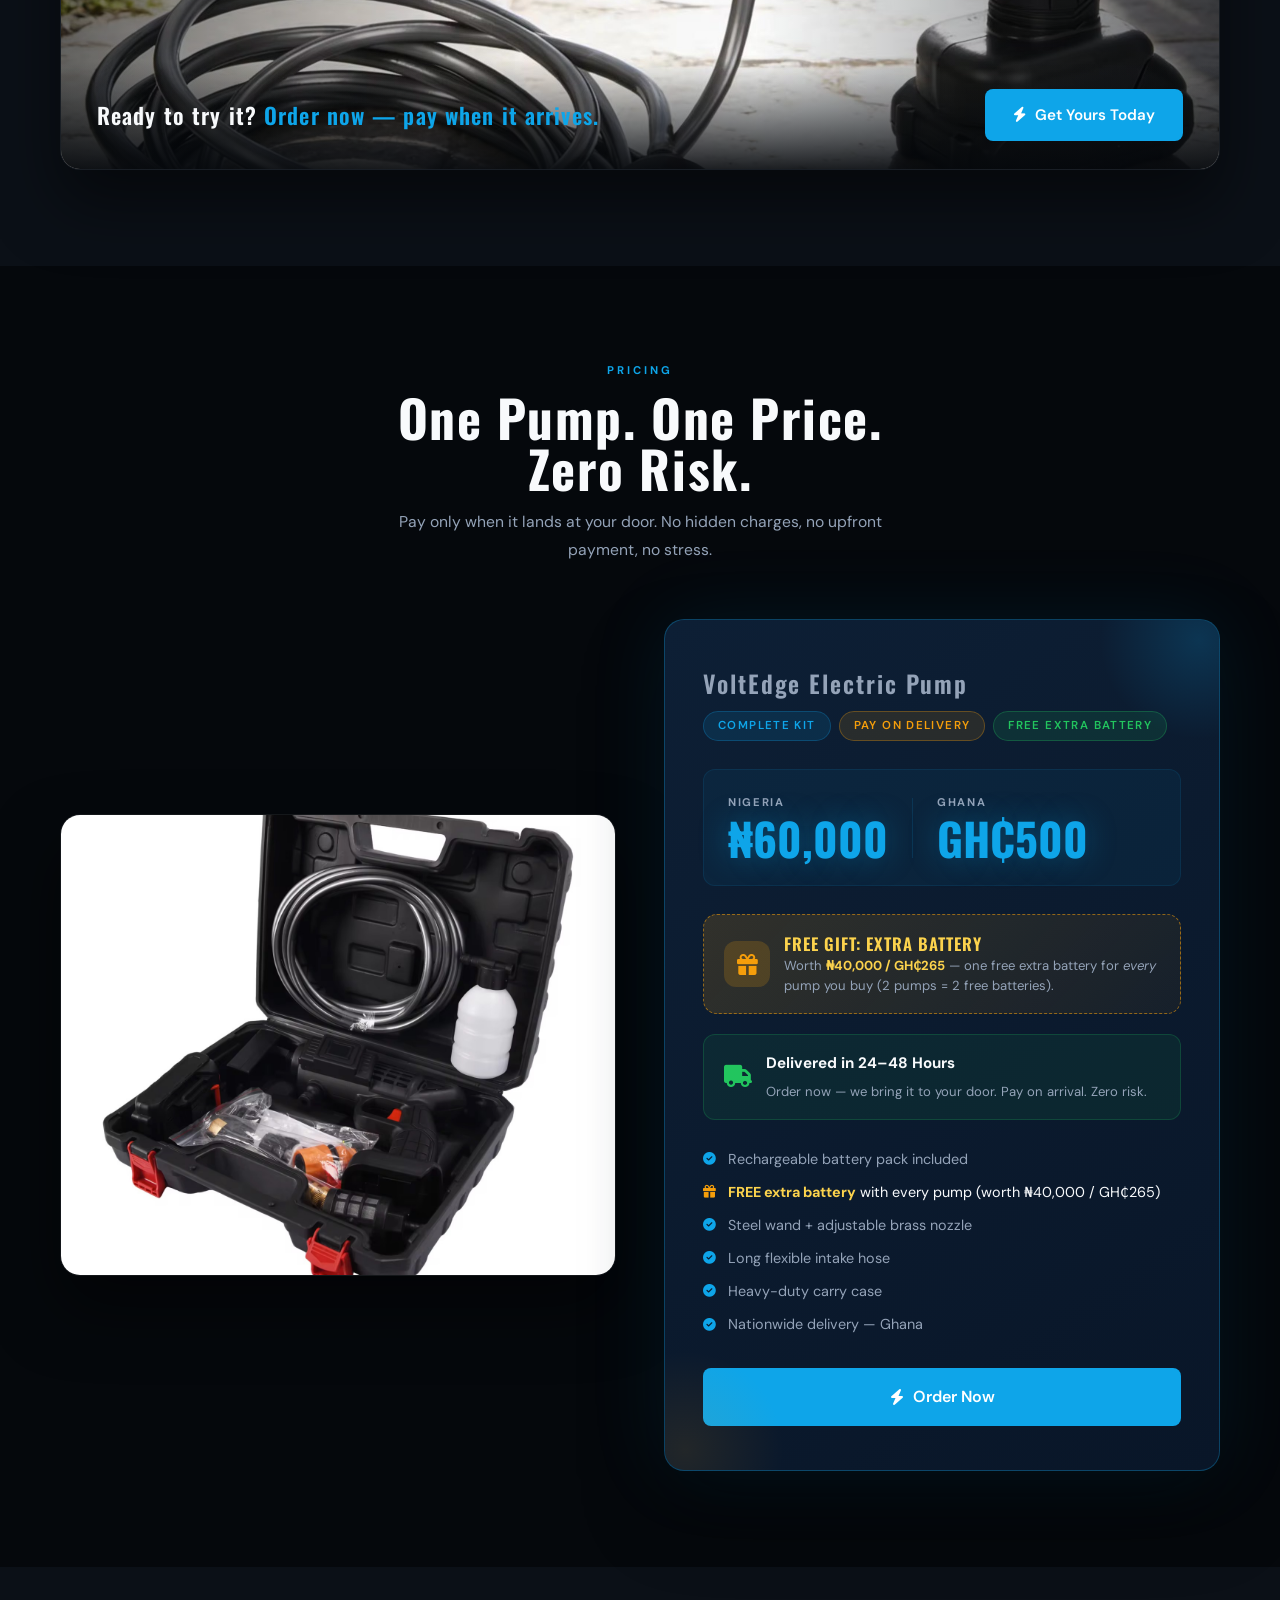
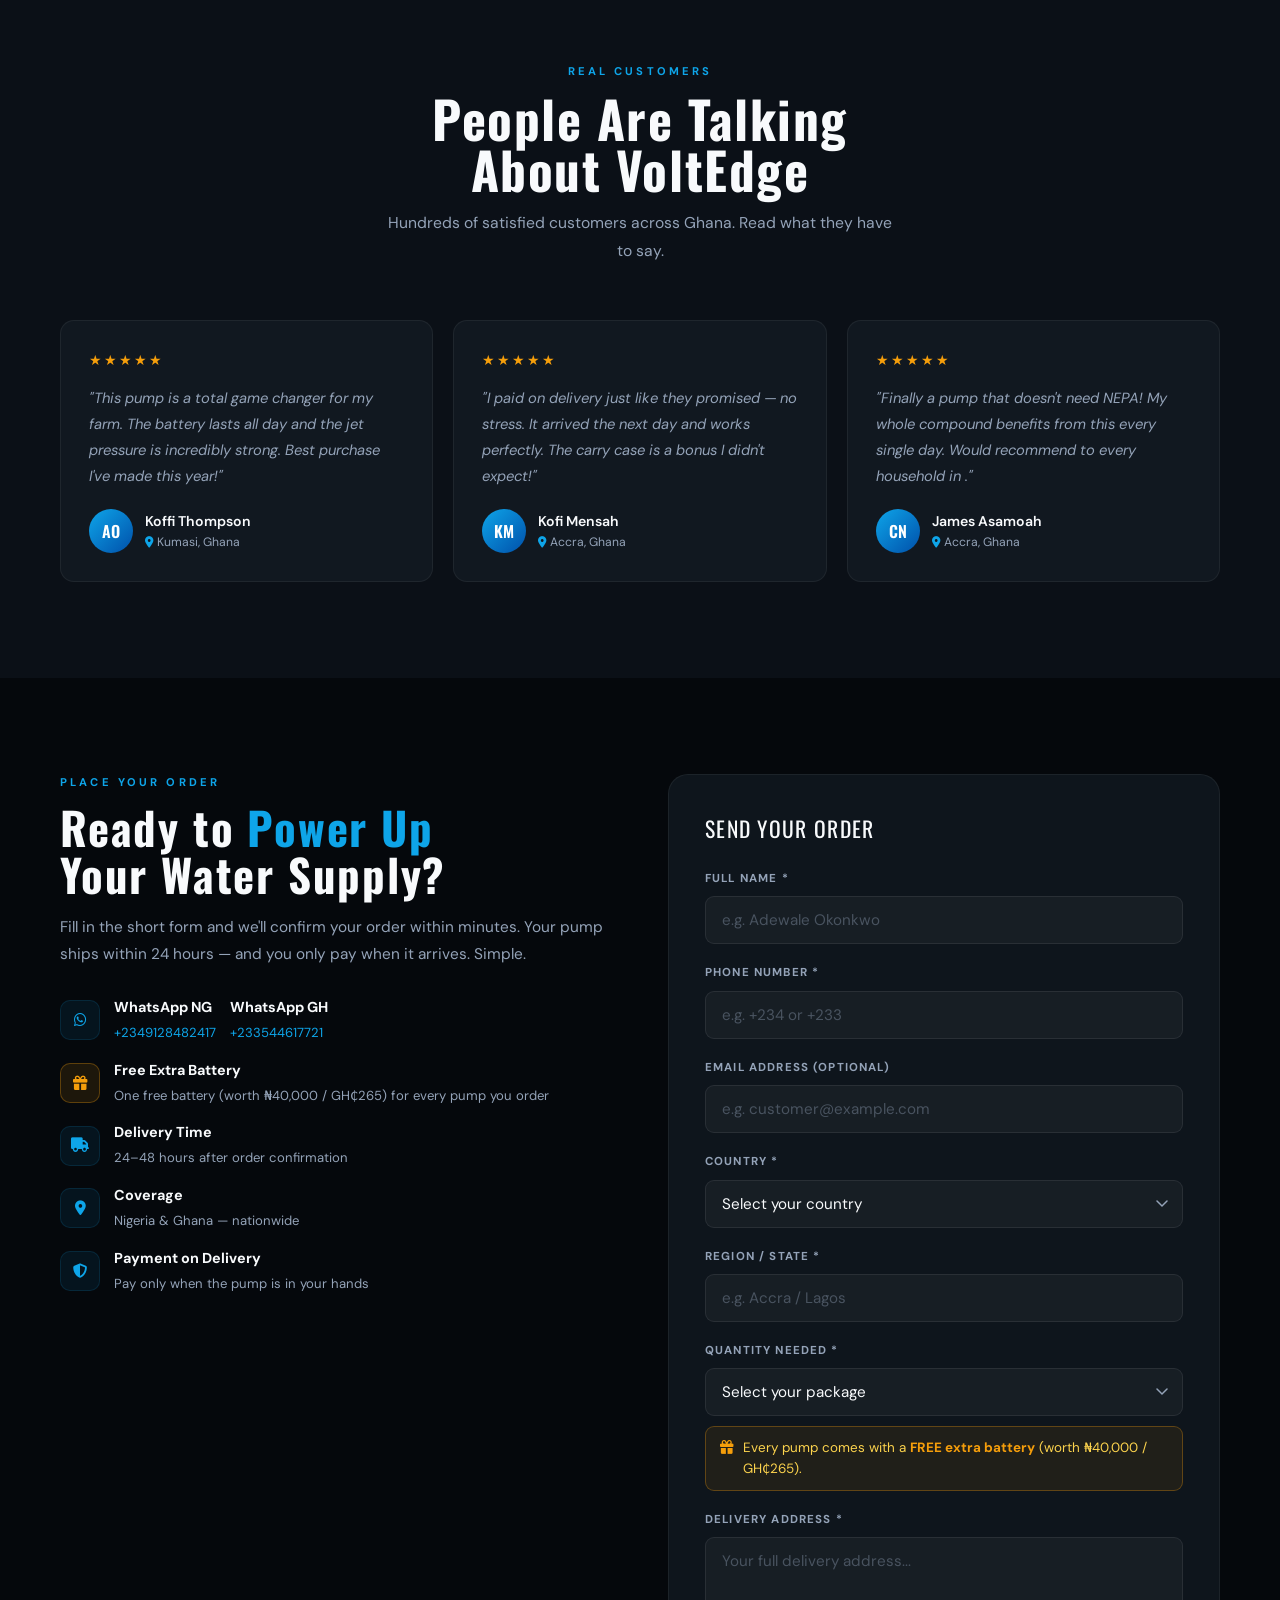
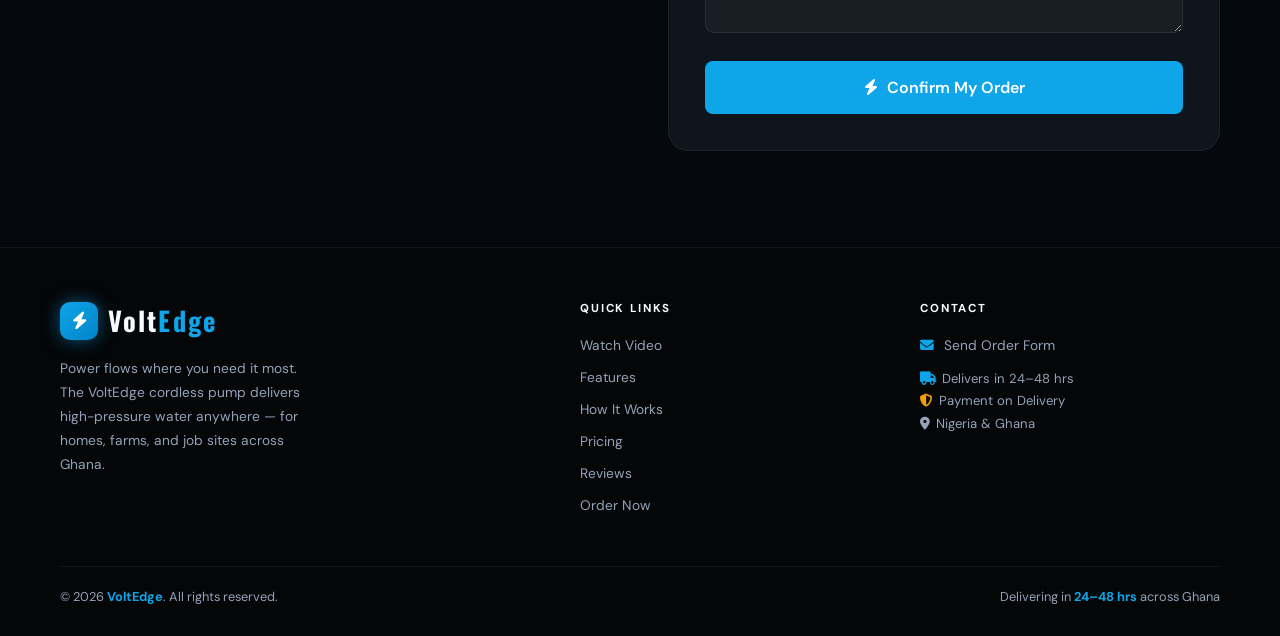
